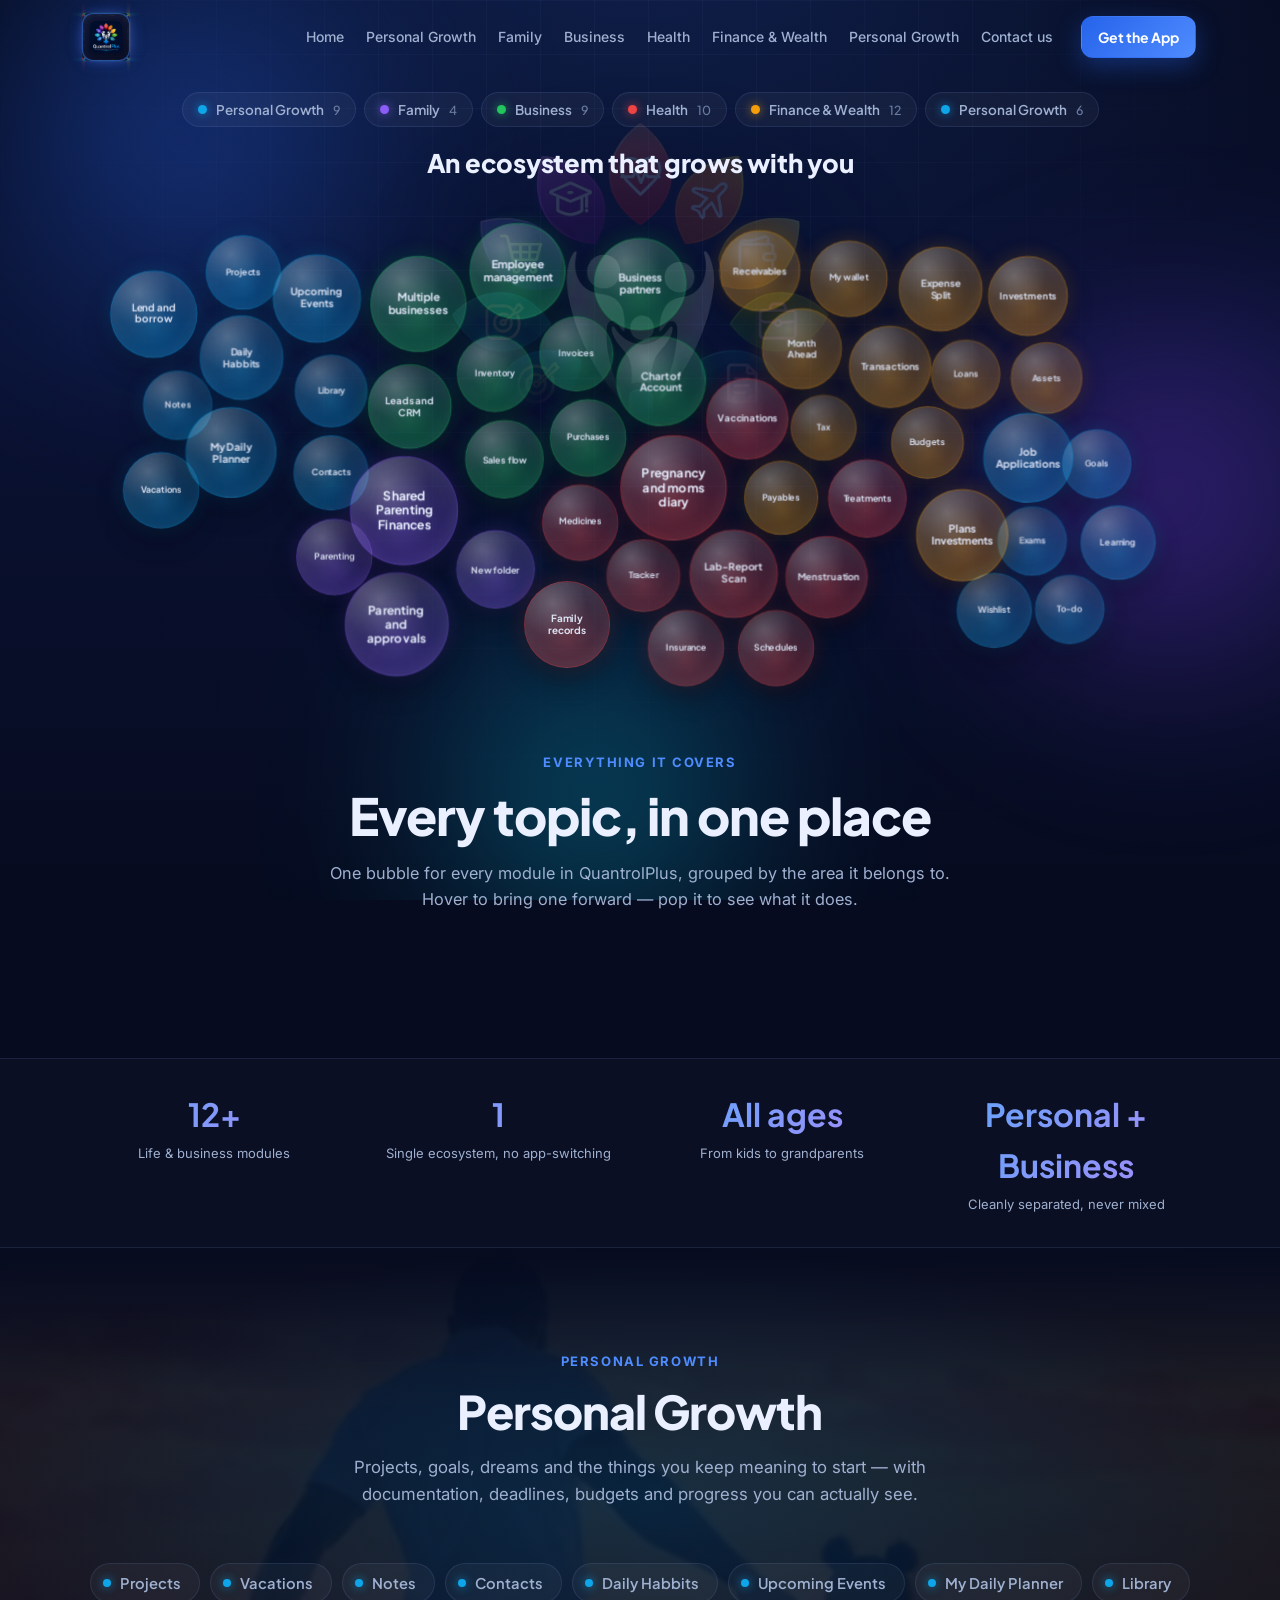
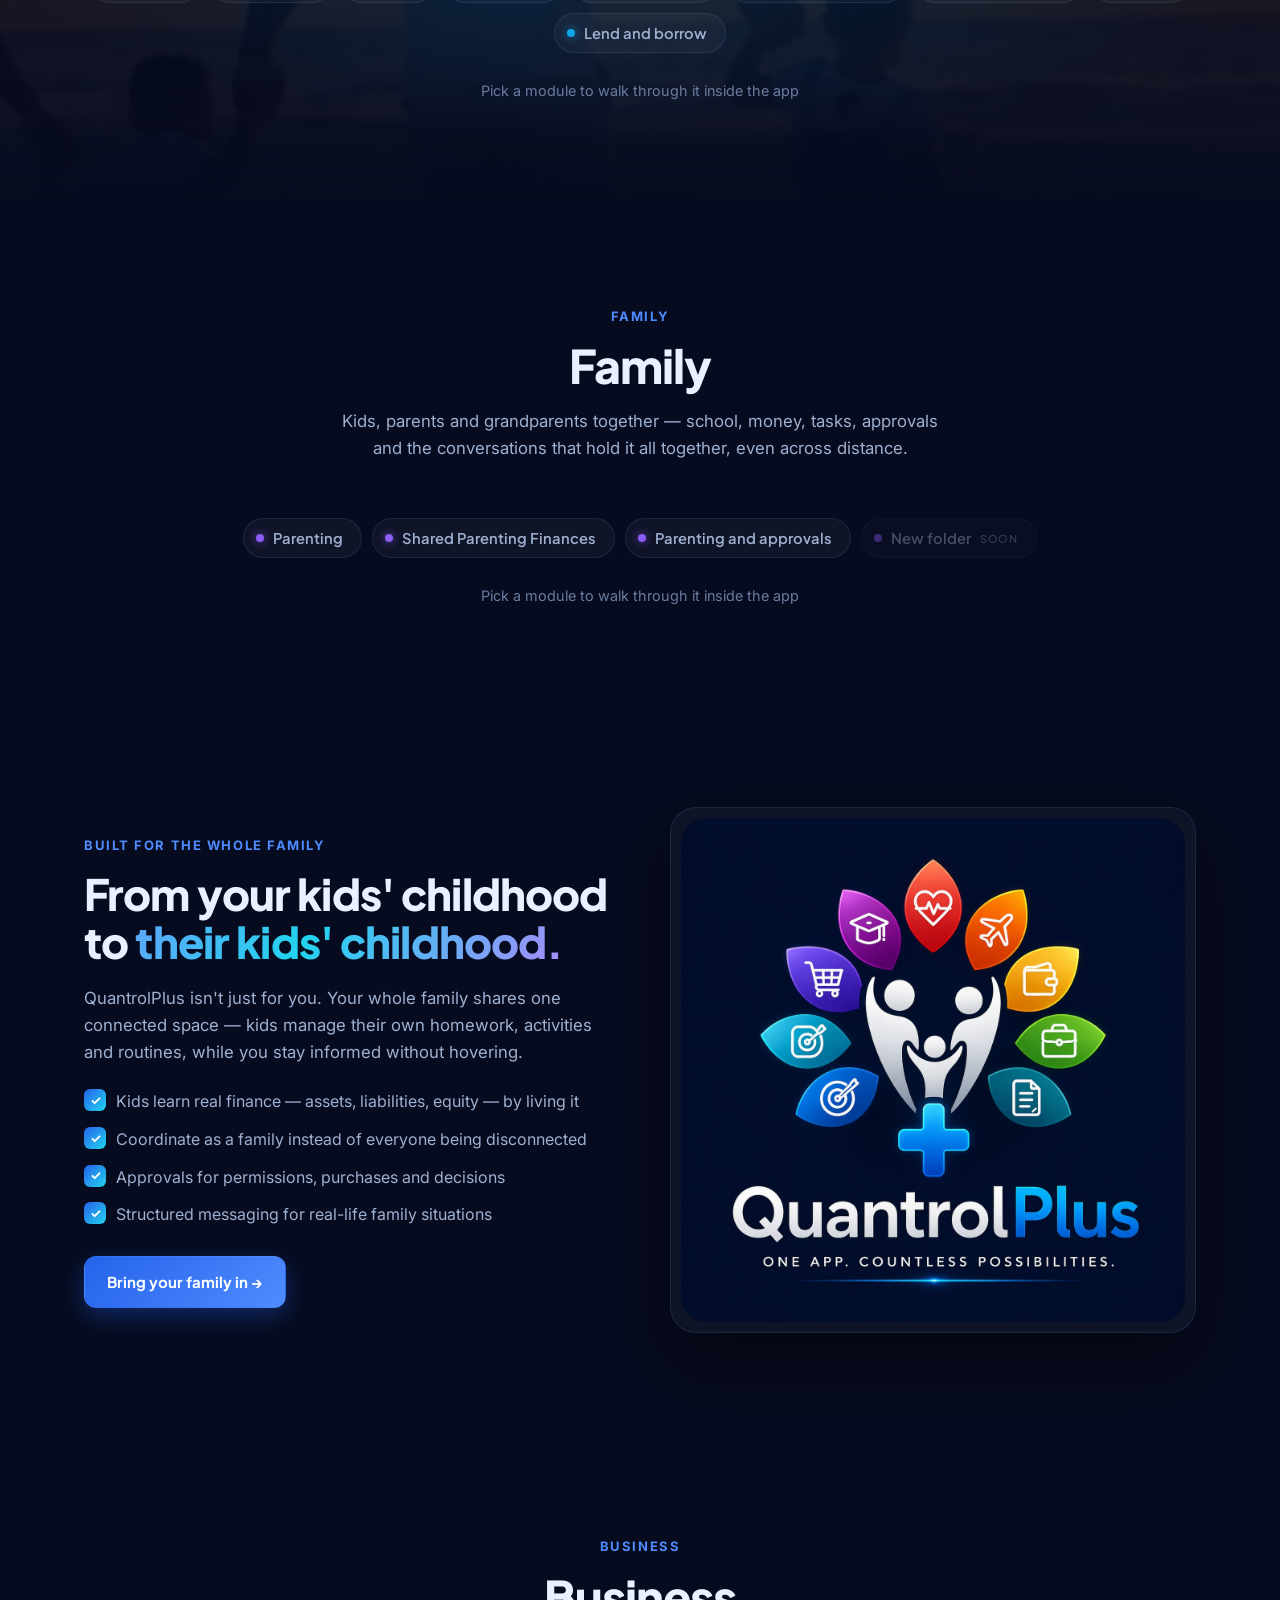
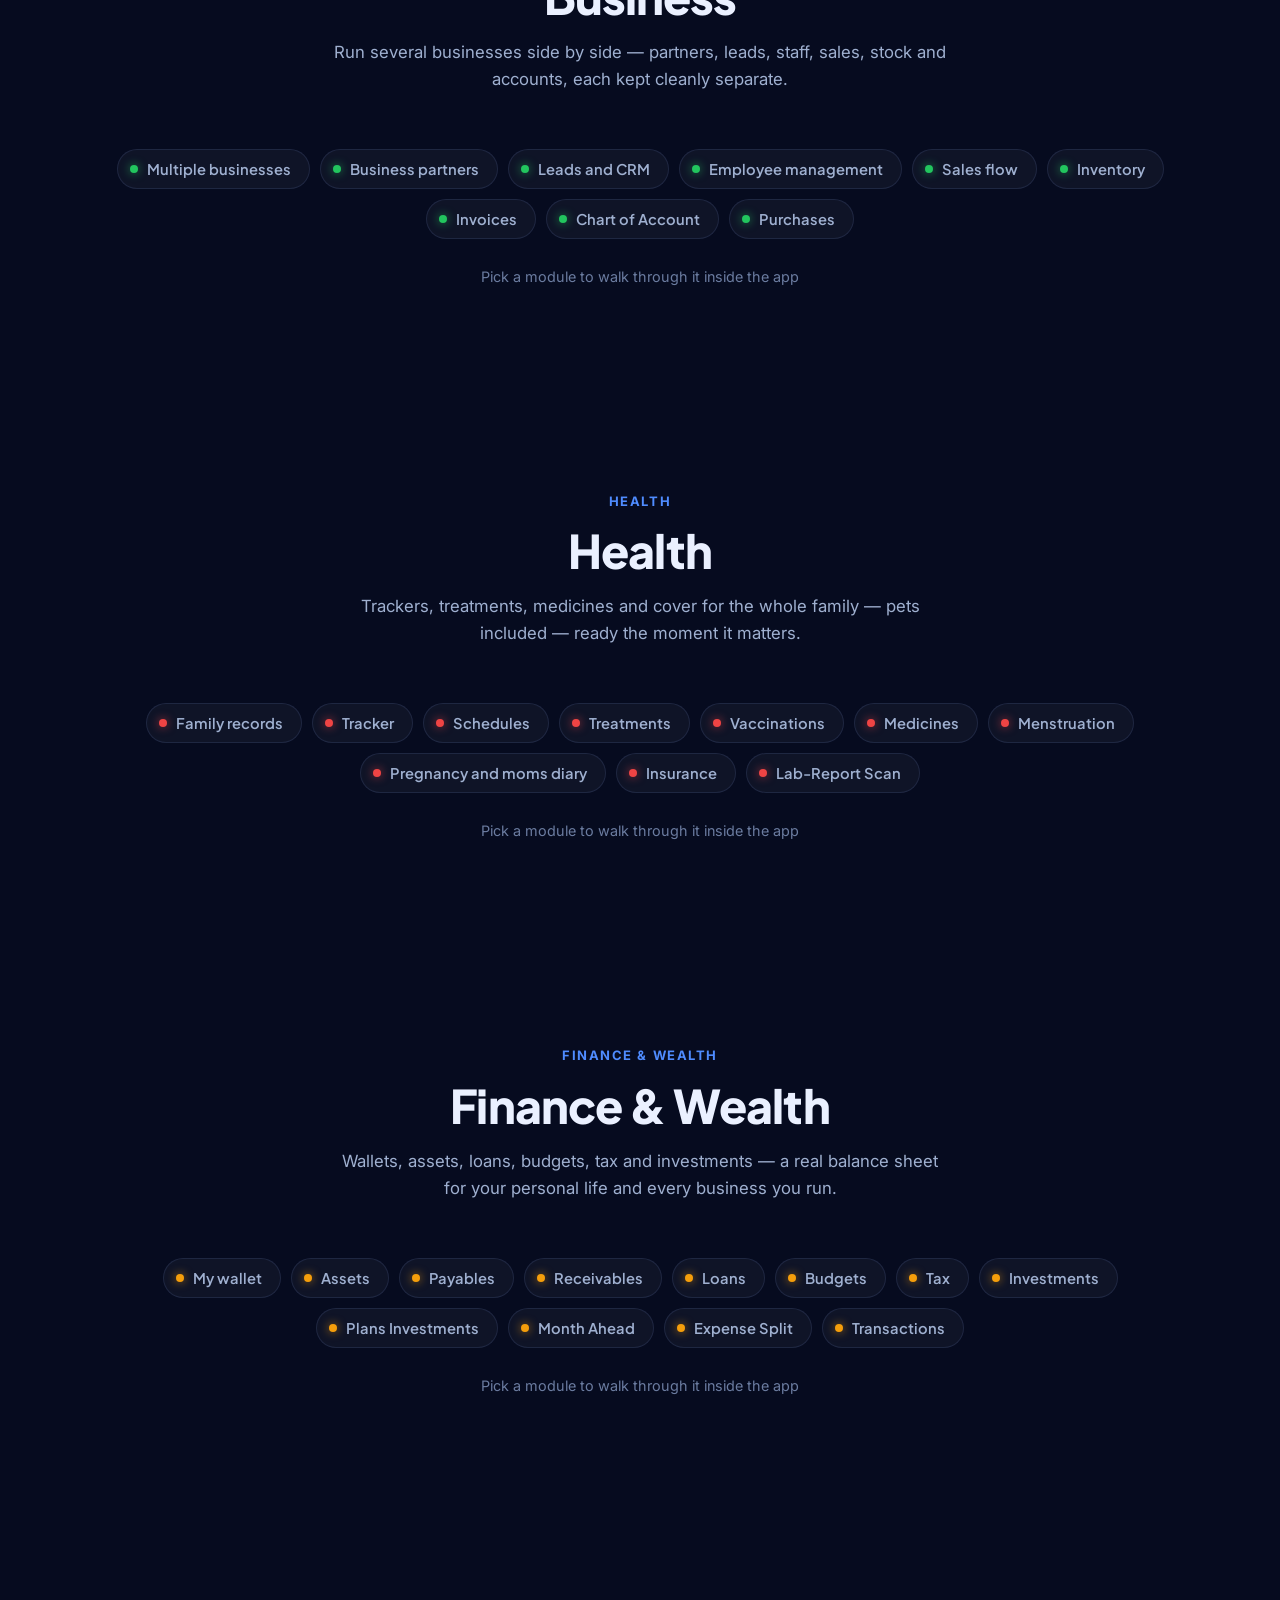
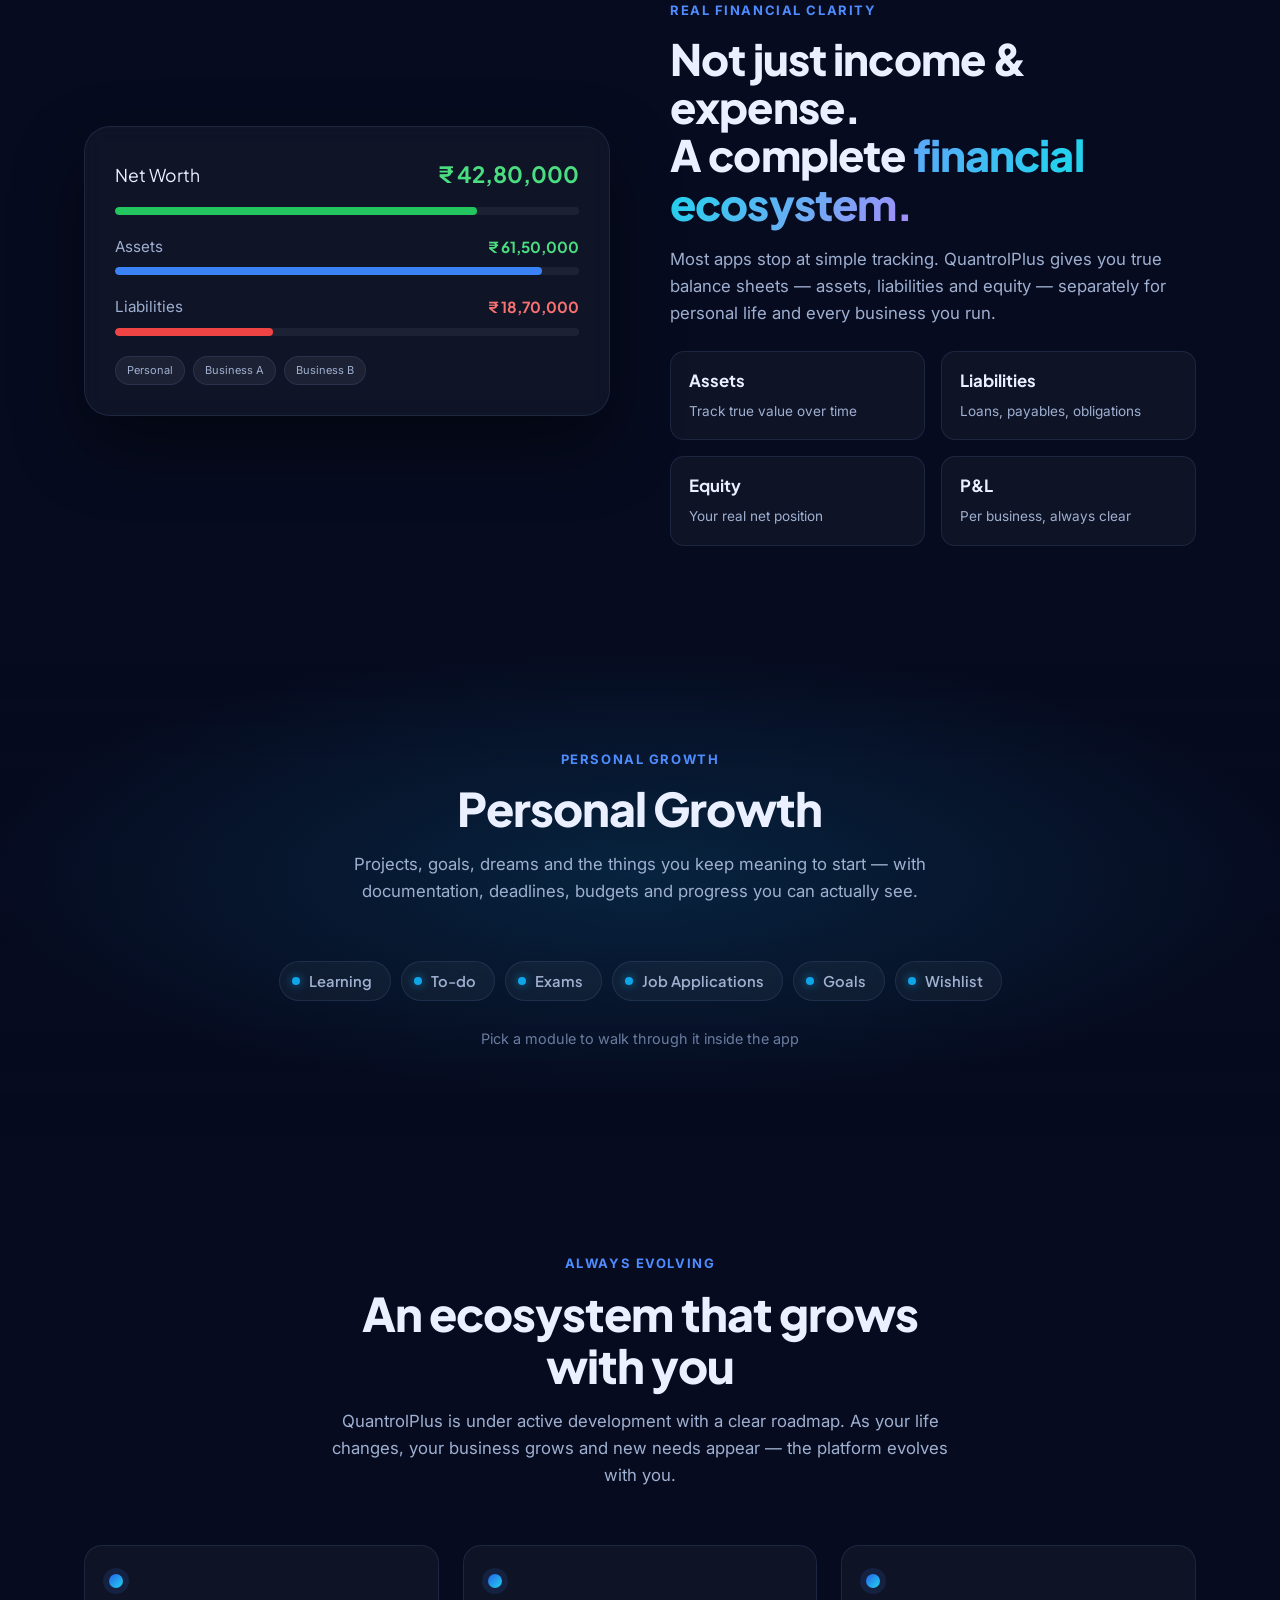
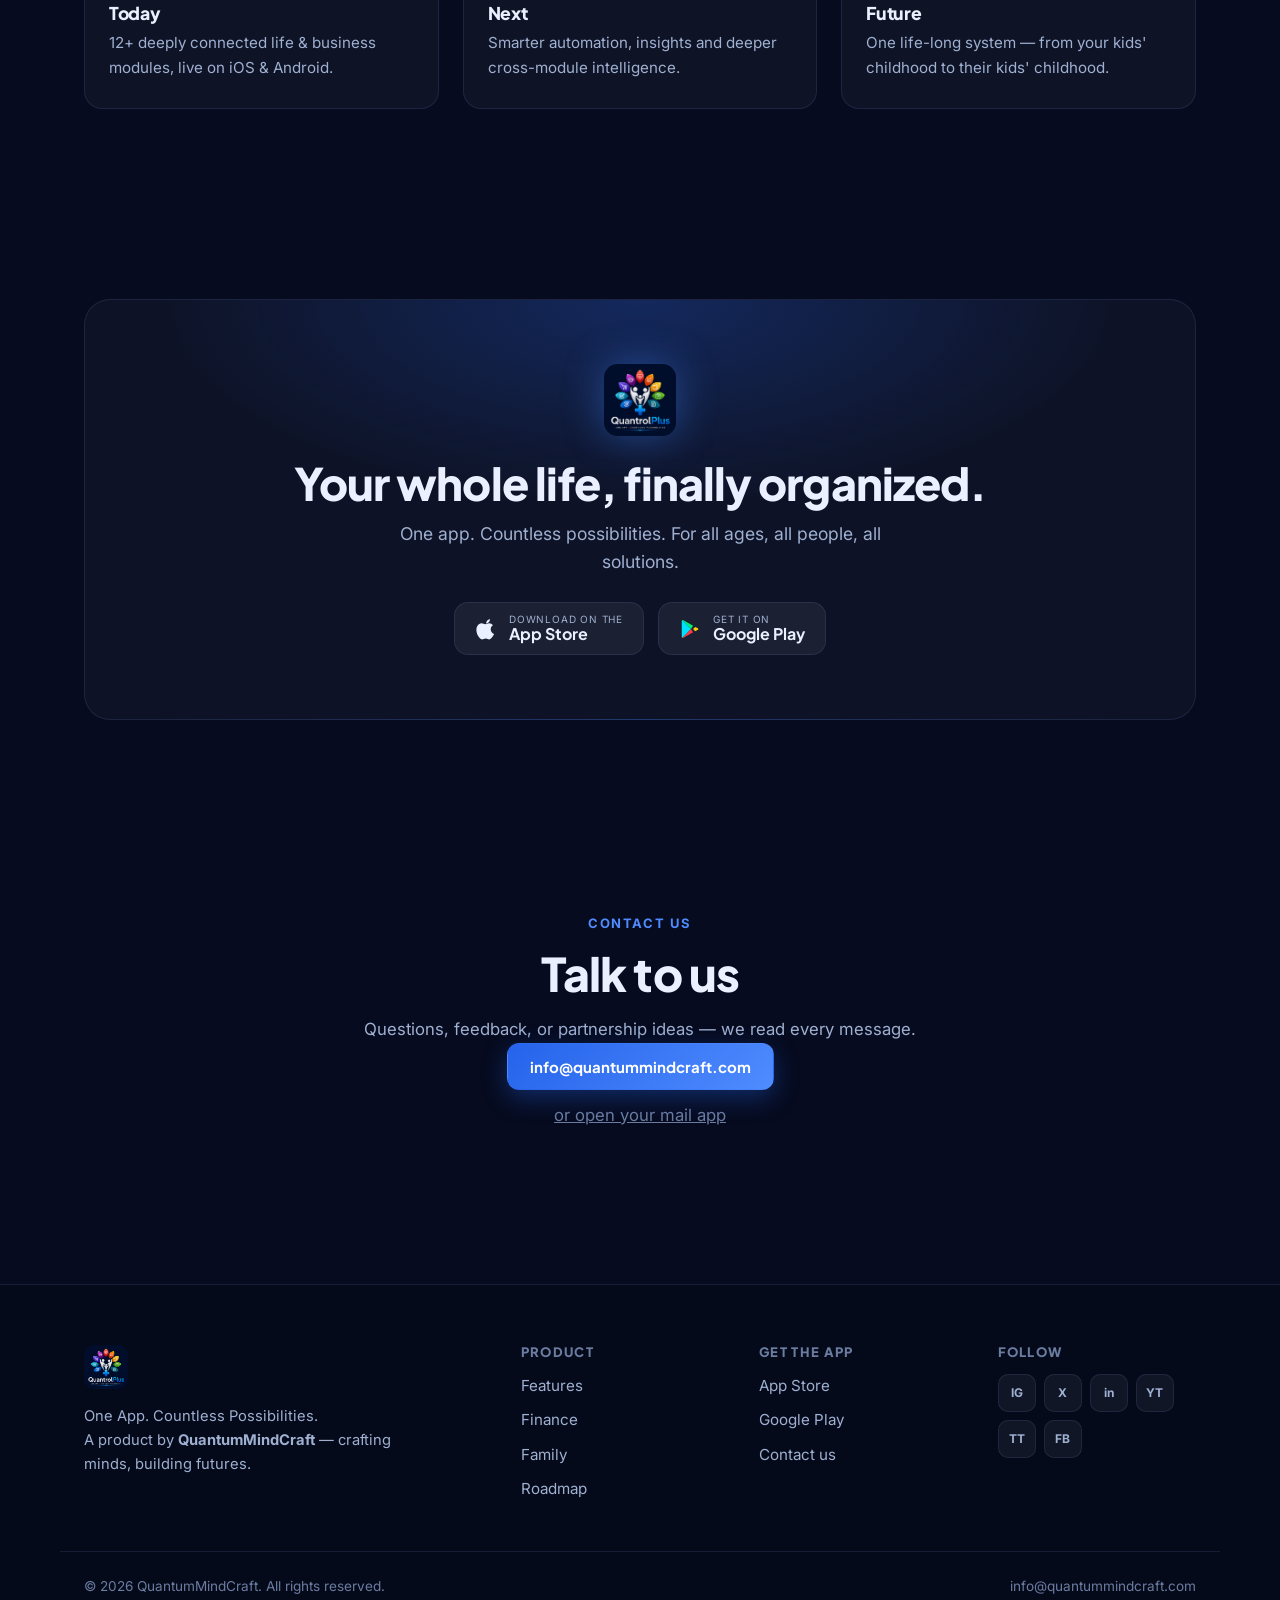
==== public/index.html @ 83eaae4b "Contact address copies instead of launching a mail client The address was a mailto: link in three pl" ====
<!DOCTYPE html>
<html lang="en">
<head>
  <meta charset="UTF-8" />
  <meta name="viewport" content="width=device-width, initial-scale=1.0" />
  <title>QuantrolPlus — One App. Countless Possibilities.</title>
  <meta name="description" content="QuantrolPlus is the all-in-one super app to organize your entire life and business — finance, health, family, assets, trips, employees, projects and more. One App. Countless Possibilities." />
  <meta name="theme-color" content="#0A1233" />
  <meta name="author" content="QuantumMindCraft" />

  <!-- Open Graph / Social -->
  <meta property="og:type" content="website" />
  <meta property="og:title" content="QuantrolPlus — One App. Countless Possibilities." />
  <meta property="og:description" content="Organize your entire life and business in one place. Finance, health, family, assets, trips, employees and more." />
  <meta property="og:image" content="https://quantummindcraft.com/assets/images/logo-dark.jpeg" />
  <meta property="og:url" content="https://quantummindcraft.com" />
  <meta name="twitter:card" content="summary_large_image" />
  <meta name="twitter:title" content="QuantrolPlus — One App. Countless Possibilities." />
  <meta name="twitter:description" content="Organize your entire life and business in one place." />
  <meta name="twitter:image" content="https://quantummindcraft.com/assets/images/logo-dark.jpeg" />

  <link rel="icon" type="image/png" href="assets/images/logo-white.png" />
  <link rel="apple-touch-icon" href="assets/images/logo-white.png" />

  <!-- Fonts -->
  <link rel="preconnect" href="https://fonts.googleapis.com" />
  <link rel="preconnect" href="https://fonts.gstatic.com" crossorigin />
  <link href="https://fonts.googleapis.com/css2?family=Plus+Jakarta+Sans:wght@400;500;600;700;800&family=Inter:wght@400;500;600&display=swap" rel="stylesheet" />

  <!-- ?v= is a cache buster: bump it whenever styles.css or script.js changes -->
  <link rel="stylesheet" href="styles.css?v=31" />
</head>
<body>
  <!-- ===== Animated background ===== -->
  <div class="bg-aurora" aria-hidden="true">
    <span class="blob blob-1"></span>
    <span class="blob blob-2"></span>
    <span class="blob blob-3"></span>
    <div class="grid-overlay"></div>
  </div>

  <!-- ===== Navbar ===== -->
  <header class="nav" id="nav">
    <div class="container nav-inner">
      <a href="#top" class="brand" aria-label="QuantrolPlus home">
        <span class="scene brand-scene" aria-hidden="true">
          <span class="cube">
            <span class="face" style="--c:#3B82F6"><img src="assets/images/logo-dark.jpeg" alt="" class="face-logo" /></span>
            <span class="face" style="--c:#F59E0B"><img src="assets/images/logo-dark.jpeg" alt="" class="face-logo" /></span>
            <span class="face" style="--c:#8B5CF6"><img src="assets/images/logo-dark.jpeg" alt="" class="face-logo" /></span>
            <span class="face" style="--c:#EF4444"><img src="assets/images/logo-dark.jpeg" alt="" class="face-logo" /></span>
            <span class="face" style="--c:#22C55E"><img src="assets/images/logo-dark.jpeg" alt="" class="face-logo" /></span>
            <span class="face" style="--c:#06B6D4"><img src="assets/images/logo-dark.jpeg" alt="" class="face-logo" /></span>
          </span>
          <span class="cube-glow"></span>
        </span>
      </a>
      <nav class="nav-links" id="navLinks" aria-label="Primary">
        <a href="#top">Home</a>
        <a href="#contact" data-nav-tail>Contact us</a>
      </nav>
      <div class="nav-cta">
        <a href="#download" class="btn btn-primary btn-sm">Get the App</a>
      </div>
      <button class="nav-toggle" id="navToggle" aria-label="Toggle menu" aria-expanded="false">
        <span></span><span></span><span></span>
      </button>
    </div>
    <div class="mobile-menu" id="mobileMenu">
      <a href="#top">Home</a>
      <a href="#contact" data-nav-tail>Contact us</a>
      <a href="#download" class="btn btn-primary">Get the App</a>
    </div>
  </header>

  <main id="top">
    <!-- ===== Topic bubbles ===== -->
    <!-- The bubbles, the legend and the detail card are all generated from
         public/content/ by script.js — one bubble per module folder. -->
    <section class="section topics" id="topics">
      <div class="container">
        <div class="topic-legend reveal" id="topicLegend" role="group" aria-label="Show or hide an area"></div>
        <p class="topic-tagline reveal">An ecosystem that grows with you</p>
        <div class="topic-wrap reveal">
          <div class="topic-sizer">
            <div class="topic-field" id="topicField">
              <div class="topic-3d" id="topic3d"></div>
            </div>
          </div>
        </div>
        <p class="topic-swipe">Swipe sideways to see them all</p>
        <div class="section-head topic-head reveal">
          <span class="eyebrow">Everything it covers</span>
          <h1>Every topic, in one place</h1>
        </div>
        <div class="topic-detail reveal" id="topicDetail" aria-live="polite"></div>
      </div>
    </section>

    <!-- ===== Problem / value strip ===== -->
    <section class="value-strip">
      <div class="container value-grid">
        <div class="value-item reveal"><strong>12+</strong><span>Life &amp; business modules</span></div>
        <div class="value-item reveal"><strong>1</strong><span>Single ecosystem, no app-switching</span></div>
        <div class="value-item reveal"><strong>All ages</strong><span>From kids to grandparents</span></div>
        <div class="value-item reveal"><strong>Personal + Business</strong><span>Cleanly separated, never mixed</span></div>
      </div>
    </section>

    <!-- ===== Features ===== -->
    <!-- Feature sections are generated from public/content/ by script.js -->
    <div id="featureSections"></div>





    

    

    <!-- ===== Future / Roadmap ===== -->
    <section class="section future" id="future">
      <div class="container">
        <div class="section-head reveal">
          <span class="eyebrow">Always evolving</span>
          <h2>An ecosystem that grows with you</h2>
          <p>QuantrolPlus is under active development with a clear roadmap. As your life changes, your business grows and new needs appear — the platform evolves with you.</p>
        </div>
        <div class="future-line reveal">
          <div class="future-step"><span class="dot"></span><h4>Today</h4><p>12+ deeply connected life &amp; business modules, live on iOS &amp; Android.</p></div>
          <div class="future-step"><span class="dot"></span><h4>Next</h4><p>Smarter automation, insights and deeper cross-module intelligence.</p></div>
          <div class="future-step"><span class="dot"></span><h4>Future</h4><p>One life-long system — from your kids' childhood to their kids' childhood.</p></div>
        </div>
      </div>
    </section>

    <!-- ===== Download CTA ===== -->
    <section class="section cta-section" id="download">
      <div class="container">
        <div class="cta-card reveal">
          <img src="assets/images/logo-dark.jpeg" alt="QuantrolPlus" class="cta-logo" />
          <h2>Your whole life, finally organized.</h2>
          <p>One app. Countless possibilities. For all ages, all people, all solutions.</p>
          <div class="hero-actions center">
            <a href="https://apps.apple.com/in/app/quantrolplus/id6759055918" target="_blank" rel="noopener" class="store-badge">
              <svg viewBox="0 0 24 24" width="22" height="22" fill="currentColor" aria-hidden="true"><path d="M16.365 1.43c0 1.14-.42 2.2-1.12 3-.77.9-2.03 1.6-3.07 1.52-.13-1.1.44-2.27 1.1-3.02.75-.86 2.06-1.5 3.09-1.5zM20.9 17.2c-.53 1.2-.78 1.74-1.46 2.8-.95 1.48-2.29 3.32-3.95 3.33-1.47.02-1.85-.96-3.85-.95-2 .01-2.42.97-3.9.96-1.66-.01-2.93-1.67-3.88-3.14-2.66-4.13-2.94-8.98-1.3-11.55C3.72 6.9 5.5 5.85 7.16 5.85c1.7 0 2.77.96 4.18.96 1.36 0 2.19-.96 4.16-.96 1.48 0 3.05.8 4.17 2.19-3.66 2-3.07 7.23.23 9.16z"/></svg>
              <span><small>Download on the</small><strong>App Store</strong></span>
            </a>
            <a href="https://play.google.com/store/apps/details?id=com.mycompany.routinemashup" target="_blank" rel="noopener" class="store-badge">
              <svg viewBox="0 0 24 24" width="22" height="22" aria-hidden="true"><path fill="#00E1FF" d="M3.6 2.2 13.1 12 3.6 21.8c-.4-.2-.6-.6-.6-1.1V3.3c0-.5.2-.9.6-1.1z"/><path fill="#00F076" d="M13.1 12 3.6 2.2c.2-.1.5-.1.8 0l11 6.2-2.3 3.6z"/><path fill="#FFCF00" d="m17.7 9.7 2.9 1.6c.6.4.6 1.3 0 1.6l-2.9 1.6-2.4-2.5 2.4-2.3z"/><path fill="#FF3A44" d="M13.1 12l2.3 3.6-11 6.2c-.3.1-.6.1-.8 0L13.1 12z"/></svg>
              <span><small>GET IT ON</small><strong>Google Play</strong></span>
            </a>
          </div>
        </div>
      </div>
    </section>

    <!-- ===== Contact ===== -->
    <section class="section contact-sec" id="contact">
      <div class="container section-head reveal">
        <span class="eyebrow">Contact us</span>
        <h2>Talk to us</h2>
        <p>Questions, feedback, or partnership ideas — we read every message.</p>
        <!-- Copies rather than opening a mail client: a mailto: on a desktop
             with no mail app configured just prompts the visitor to set one
             up, which is where most of them gave up. -->
        <button class="btn btn-primary copy-mail" type="button"
                data-copy="info@quantummindcraft.com">
          <span class="copy-mail-label">info@quantummindcraft.com</span>
        </button>
        <p class="copy-mail-alt">
          <a href="mailto:info@quantummindcraft.com">or open your mail app</a>
        </p>
      </div>
    </section>
  </main>

  <!-- ===== Footer ===== -->
  <footer class="footer">
    <div class="container footer-inner">
      <div class="footer-brand">
        <img src="assets/images/logo-dark.jpeg" alt="QuantrolPlus" class="footer-logo" />
        <p>One App. Countless Possibilities.<br />A product by <strong>QuantumMindCraft</strong> — crafting minds, building futures.</p>
      </div>
      <div class="footer-col">
        <h5>Product</h5>
        <a href="#features">Features</a>
        <a href="#finance">Finance</a>
        <a href="#family">Family</a>
        <a href="#future">Roadmap</a>
      </div>
      <div class="footer-col">
        <h5>Get the app</h5>
        <a href="https://apps.apple.com/in/app/quantrolplus/id6759055918" target="_blank" rel="noopener">App Store</a>
        <a href="https://play.google.com/store/apps/details?id=com.mycompany.routinemashup" target="_blank" rel="noopener">Google Play</a>
        <a href="#contact">Contact us</a>
      </div>
      <div class="footer-col">
        <h5>Follow</h5>
        <div class="socials">
          <a href="#" aria-label="Instagram">IG</a>
          <a href="#" aria-label="X">X</a>
          <a href="#" aria-label="LinkedIn">in</a>
          <a href="#" aria-label="YouTube">YT</a>
          <a href="#" aria-label="TikTok">TT</a>
          <a href="#" aria-label="Facebook">FB</a>
        </div>
      </div>
    </div>
    <div class="container footer-bottom">
      <span>© <span id="year"></span> QuantumMindCraft. All rights reserved.</span>
      <button class="copy-mail copy-mail-plain" type="button"
              data-copy="info@quantummindcraft.com">
        <span class="copy-mail-label">info@quantummindcraft.com</span>
      </button>
    </div>
  </footer>

  <!-- ===== Fullscreen feature stage (populated by script.js) ===== -->
  <div class="stage" id="featureStage" role="dialog" aria-modal="true" aria-labelledby="stageFeature" hidden>
    <div class="stage-bg" id="stageBg" aria-hidden="true"></div>

    <!-- Top-left escape hatch. The Close button at the bottom does the same
         thing, but people arriving here from a bubble look for a back arrow. -->
    <button class="stage-back" id="stageBack">
      <svg viewBox="0 0 24 24" fill="none" stroke="currentColor" stroke-width="2.2" stroke-linecap="round" stroke-linejoin="round"><path d="M15 5l-7 7 7 7"/></svg>
      Back
    </button>

    <button class="stage-close" id="stageClose">
      <svg viewBox="0 0 24 24" fill="none" stroke="currentColor" stroke-width="2.2" stroke-linecap="round"><path d="M6 6l12 12M18 6L6 18"/></svg>
      Close
    </button>

    <div class="stage-inner">
      <div class="stage-copy">
        <span class="stage-label">
          <i id="stageIcon" aria-hidden="true"></i>
          <span id="stageFeature"></span>
        </span>
        <div class="stage-text" id="stageText"></div>
      </div>
      <div class="stage-media">
        <div class="stage-phone" id="stagePhone"></div>
      </div>
    </div>

    <div class="stage-nav">
      <span id="stageIndex">01</span>
      <span class="stage-sep"><i id="stageBar"></i></span>
      <span class="stage-total" id="stageTotal">01</span>
      <div class="stage-arrows">
        <button class="stage-arrow" id="stagePrev" aria-label="Previous screen">
          <svg viewBox="0 0 24 24" width="20" height="20" fill="none" stroke="currentColor" stroke-width="2.2" stroke-linecap="round" stroke-linejoin="round"><path d="M15 5l-7 7 7 7"/></svg>
        </button>
        <button class="stage-arrow" id="stageNext" aria-label="Next screen">
          <svg viewBox="0 0 24 24" width="20" height="20" fill="none" stroke="currentColor" stroke-width="2.2" stroke-linecap="round" stroke-linejoin="round"><path d="M9 5l7 7-7 7"/></svg>
        </button>
      </div>
    </div>

    <div class="stage-hint" aria-hidden="true">Scroll <span></span> to explore</div>
  </div>

  <script src="script.js?v=31"></script>
</body>
</html>
---- public/styles.css ----
/* ===================================================================
   QuantrolPlus — Landing page styles (Dark Premium)
   Brand palette derived from the logo.
=================================================================== */
:root {
  --navy-900: #060B1F;
  --navy-800: #0A1233;
  --navy-700: #0E1A44;
  --navy-600: #142255;
  --blue: #3B82F6;
  --blue-bright: #2563EB;
  --blue-glow: #4F8CFF;
  --cyan: #22D3EE;
  --text: #EAF0FF;
  --text-dim: #9FB0D0;
  --text-faint: #6B7CA0;
  --border: rgba(120, 150, 220, 0.14);
  --card: rgba(255, 255, 255, 0.035);
  --card-hover: rgba(255, 255, 255, 0.06);
  --radius: 18px;
  --radius-lg: 26px;
  --maxw: 1160px;
  --font: 'Plus Jakarta Sans', system-ui, sans-serif;
  --font-body: 'Inter', system-ui, sans-serif;
}

* { margin: 0; padding: 0; box-sizing: border-box; }
html { scroll-behavior: smooth; scroll-padding-top: 90px; }
body {
  font-family: var(--font-body);
  background: var(--navy-900);
  color: var(--text);
  line-height: 1.6;
  overflow-x: hidden;
  -webkit-font-smoothing: antialiased;
}
h1, h2, h3, h4, h5 { font-family: var(--font); line-height: 1.12; letter-spacing: -0.02em; font-weight: 800; }
a { color: inherit; text-decoration: none; }
img { max-width: 100%; display: block; }
.container { width: 100%; max-width: var(--maxw); margin: 0 auto; padding: 0 24px; }

/* ===== Animated background ===== */
.bg-aurora { position: fixed; inset: 0; z-index: -2; overflow: hidden; background:
  radial-gradient(1200px 800px at 50% -10%, #10214f 0%, transparent 60%),
  linear-gradient(180deg, var(--navy-900), var(--navy-800) 40%, var(--navy-900)); }
.blob { position: absolute; border-radius: 50%; filter: blur(90px); opacity: 0.5; animation: float 22s ease-in-out infinite; }
.blob-1 { width: 520px; height: 520px; top: -120px; left: -80px; background: radial-gradient(circle, #2563EB, transparent 70%); }
.blob-2 { width: 460px; height: 460px; top: 30%; right: -120px; background: radial-gradient(circle, #7C3AED, transparent 70%); animation-delay: -7s; }
.blob-3 { width: 420px; height: 420px; bottom: -100px; left: 30%; background: radial-gradient(circle, #06B6D4, transparent 70%); animation-delay: -14s; }
.grid-overlay { position: absolute; inset: 0; background-image:
  linear-gradient(rgba(120,150,220,.05) 1px, transparent 1px),
  linear-gradient(90deg, rgba(120,150,220,.05) 1px, transparent 1px);
  background-size: 54px 54px; mask-image: radial-gradient(ellipse at 50% 0, #000 20%, transparent 75%); }
@keyframes float { 0%,100% { transform: translate(0,0) scale(1); } 50% { transform: translate(30px,-40px) scale(1.08); } }

/* ===== Navbar ===== */
.nav { position: fixed; top: 0; left: 0; right: 0; z-index: 100; transition: background .3s, backdrop-filter .3s, border-color .3s; border-bottom: 1px solid transparent; }
.nav.scrolled { background: rgba(8, 14, 36, 0.72); backdrop-filter: blur(16px); border-bottom: 1px solid var(--border); }
.nav-inner { display: flex; align-items: center; justify-content: space-between; height: 74px; gap: 20px; }
.brand { display: flex; align-items: center; flex: 0 0 auto; }
.nav-links { display: flex; gap: 22px; margin-left: auto; }
.nav-links a { color: var(--text-dim); font-size: 14px; white-space: nowrap; font-weight: 500; transition: color .2s; }
.nav-links a:hover { color: var(--text); }
.nav-cta { margin-left: 8px; }
.nav-toggle { display: none; flex-direction: column; gap: 5px; background: none; border: 0; cursor: pointer; padding: 8px; }
.nav-toggle span { width: 24px; height: 2px; background: var(--text); border-radius: 2px; transition: .3s; }
.nav-toggle.open span:nth-child(1) { transform: translateY(7px) rotate(45deg); }
.nav-toggle.open span:nth-child(2) { opacity: 0; }
.nav-toggle.open span:nth-child(3) { transform: translateY(-7px) rotate(-45deg); }
.mobile-menu { display: none; flex-direction: column; gap: 6px; padding: 12px 24px 22px; background: rgba(8,14,36,.96); backdrop-filter: blur(16px); border-bottom: 1px solid var(--border); }
.mobile-menu a { padding: 12px 4px; color: var(--text-dim); font-weight: 500; border-bottom: 1px solid var(--border); }
.mobile-menu a.btn { border: 0; margin-top: 8px; text-align: center; }
.mobile-menu.open { display: flex; }

/* ===== Buttons ===== */
.btn { display: inline-flex; align-items: center; justify-content: center; gap: 8px; font-family: var(--font); font-weight: 700; border-radius: 12px; padding: 13px 22px; font-size: 15px; cursor: pointer; border: 1px solid transparent; transition: transform .2s, box-shadow .2s, background .2s; }
.btn-sm { padding: 9px 16px; font-size: 14px; }
.btn-primary { background: linear-gradient(135deg, var(--blue-bright), var(--blue-glow)); color: #fff; box-shadow: 0 8px 24px rgba(37,99,235,.35); }
.btn-primary:hover { transform: translateY(-2px); box-shadow: 0 12px 34px rgba(37,99,235,.5); }

/* ===== Copy-to-clipboard address ===== */
/* Two of these are <button> so they can copy, but the footer one has to keep
   reading as plain text — a button there would shout for attention it does
   not need. */
.copy-mail { position: relative; }
.copy-mail .copy-mail-label { display: inline-block; min-width: 15ch; text-align: center; }
.copy-mail.copied { background: linear-gradient(135deg, #0f9d72, #12b886); box-shadow: 0 8px 24px rgba(16,163,114,.35); }

.copy-mail-plain { background: none; border: 0; padding: 0; font: inherit; color: inherit; cursor: pointer; transition: color .2s; }
.copy-mail-plain:hover { color: var(--text); text-decoration: underline; }
.copy-mail-plain.copied { background: none; box-shadow: none; color: #12b886; text-decoration: none; }
.copy-mail-plain .copy-mail-label { min-width: 0; }

/* Secondary escape hatch for anyone who does have a mail client. */
.copy-mail-alt { margin-top: 12px; font-size: .85rem; }
.copy-mail-alt a { color: var(--text-faint); text-decoration: underline; }
.copy-mail-alt a:hover { color: var(--text); }

/* ===== Store badges ===== */
.store-badge { display: inline-flex; align-items: center; gap: 12px; padding: 11px 20px; border-radius: 14px; background: rgba(255,255,255,.06); border: 1px solid var(--border); color: var(--text); transition: transform .2s, background .2s, border-color .2s; }
.store-badge:hover { transform: translateY(-2px); background: rgba(255,255,255,.1); border-color: rgba(120,150,220,.35); }
.store-badge span { display: flex; flex-direction: column; line-height: 1.1; text-align: left; }
.store-badge small { font-size: 10px; text-transform: uppercase; letter-spacing: .08em; color: var(--text-dim); }
.store-badge strong { font-family: var(--font); font-size: 16px; }

/* ===== Shared bits the hero used to own ===== */
/* .gradient-text is used by the family _extra.html, .hero-actions by the CTA block. */
.gradient-text { background: linear-gradient(120deg, #60A5FA, #22D3EE 40%, #A78BFA); -webkit-background-clip: text; background-clip: text; color: transparent; }
.hero-actions { display: flex; gap: 14px; flex-wrap: wrap; justify-content: center; }
.hero-actions.center { margin-top: 26px; }

/* ===== Animated 3D logo cube ===== */
/* Size is driven by --size so the same cube can be reused at any scale (navbar). */
.scene { --size: 168px; --persp: 1000px; --spin: 18s;
  display: block; position: relative; margin-top: 64px; width: var(--size); height: var(--size); perspective: var(--persp); }
.cube { display: block; position: relative; width: var(--size); height: var(--size); transform-style: preserve-3d; animation: cube-spin var(--spin) linear infinite; }
.cube:hover { animation-play-state: paused; }
.face { position: absolute; inset: 0; display: flex; flex-direction: column; align-items: center; justify-content: center; gap: 12px; border-radius: 26px;
  background: linear-gradient(150deg, rgba(16,24,54,.94), rgba(8,12,32,.96));
  border: 1.5px solid color-mix(in srgb, var(--c) 60%, transparent);
  box-shadow: inset 0 1px 12px rgba(255,255,255,.06), 0 0 34px color-mix(in srgb, var(--c) 32%, transparent); }
.face-logo { width: 62px; height: 62px; object-fit: cover; border-radius: 14px; box-shadow: 0 6px 16px rgba(0,0,0,.4); }
.face span { font-family: var(--font); font-weight: 700; font-size: 1rem; letter-spacing: -.01em; color: #fff; }
.face:nth-child(1) span { color: var(--c); }
.face:nth-child(1) { transform: rotateY(0deg)   translateZ(calc(var(--size) / 2)); }
.face:nth-child(2) { transform: rotateY(90deg)  translateZ(calc(var(--size) / 2)); }
.face:nth-child(3) { transform: rotateY(180deg) translateZ(calc(var(--size) / 2)); }
.face:nth-child(4) { transform: rotateY(-90deg) translateZ(calc(var(--size) / 2)); }
.face:nth-child(5) { transform: rotateX(90deg)  translateZ(calc(var(--size) / 2)); }
.face:nth-child(6) { transform: rotateX(-90deg) translateZ(calc(var(--size) / 2)); }
.cube-glow { position: absolute; left: 50%; top: 62%; width: 200px; height: 64px; transform: translate(-50%,-50%);
  background: radial-gradient(ellipse, rgba(59,130,246,.5), transparent 70%); filter: blur(20px); z-index: -1; animation: glow-pulse 4s ease-in-out infinite; }
@keyframes cube-spin { from { transform: rotateX(-18deg) rotateY(0deg); } to { transform: rotateX(-18deg) rotateY(360deg); } }
@keyframes glow-pulse { 0%,100% { opacity: .55; } 50% { opacity: .9; } }

/* Navbar brand: the same cube, shrunk down to logo size */
/* z-index:0 makes a stacking context so the glow (z-index:-1) sits above the nav background, not behind it */
.brand-scene { --size: 44px; --persp: 260px; --spin: 12s; margin-top: 0; z-index: 0; }
.brand-scene .face { gap: 0; border-radius: 10px; border-width: 1px;
  box-shadow: inset 0 1px 6px rgba(255,255,255,.06), 0 0 14px color-mix(in srgb, var(--c) 34%, transparent); }
.brand-scene .face span { display: none; }               /* no room for labels at this size */
.brand-scene .face-logo { width: 30px; height: 30px; border-radius: 7px; box-shadow: none; }
.brand-scene .cube-glow { top: 58%; width: 62px; height: 24px; filter: blur(10px); }
.brand:hover .cube { animation-play-state: paused; }

/* Hero orbit visual */
.orbit { position: relative; width: min(680px, 92vw); height: 320px; }
.orbit-core { position: absolute; top: 50%; left: 50%; width: 150px; transform: translate(-50%, -50%); filter: drop-shadow(0 0 40px rgba(59,130,246,.5)); animation: bob 5s ease-in-out infinite; }
@keyframes bob { 0%,100% { transform: translate(-50%,-50%); } 50% { transform: translate(-50%,-58%); } }
.chip { position: absolute; display: inline-flex; align-items: center; gap: 7px; padding: 9px 15px; border-radius: 999px; background: rgba(12,20,48,.75); border: 1px solid var(--border); font-size: 13px; font-weight: 600; backdrop-filter: blur(8px); box-shadow: 0 8px 24px rgba(0,0,0,.3); animation: bob 6s ease-in-out infinite; }
.chip svg { color: var(--c, var(--blue)); }
.chip-health { --c:#EF4444; top: 6%; left: 12%; }
.chip-finance { --c:#F59E0B; top: 2%; right: 14%; animation-delay: -1s; }
.chip-business { --c:#22C55E; top: 44%; left: 0; animation-delay: -2s; }
.chip-school { --c:#8B5CF6; top: 40%; right: 2%; animation-delay: -3s; }
.chip-trips { --c:#06B6D4; bottom: 4%; left: 20%; animation-delay: -4s; }
.chip-goals { --c:#EC4899; bottom: 0; right: 20%; animation-delay: -2.5s; }

/* ===== Value strip ===== */
.value-strip { padding: 30px 0; border-top: 1px solid var(--border); border-bottom: 1px solid var(--border); background: rgba(255,255,255,.02); }
.value-grid { display: grid; grid-template-columns: repeat(4, 1fr); gap: 24px; }
.value-item { text-align: center; }
.value-item strong { display: block; font-family: var(--font); font-size: clamp(1.4rem, 3vw, 2rem); background: linear-gradient(120deg,#60A5FA,#A78BFA); -webkit-background-clip: text; background-clip: text; color: transparent; }
.value-item span { font-size: 13px; color: var(--text-dim); }

/* ===== Sections ===== */
.section { padding: 100px 0; position: relative; }
.section-head { max-width: 620px; margin: 0 auto 56px; text-align: center; }
.eyebrow { display: inline-block; font-size: 13px; font-weight: 700; text-transform: uppercase; letter-spacing: .12em; color: var(--blue-glow); margin-bottom: 14px; }
.section-head h1,
.section-head h2 { font-size: clamp(1.9rem, 4vw, 2.9rem); margin-bottom: 16px; }
.section-head p { color: var(--text-dim); font-size: 1.05rem; }

/* ===== Feature grid ===== */
.feature-grid { display: grid; grid-template-columns: repeat(3, 1fr); gap: 20px; }
/* display:grid outranks the browser's [hidden] rule, so state it explicitly.
   The tiles stay in the HTML for search engines; script.js hides them. */
.feature-grid[hidden] { display: none; }
.feature-card { position: relative; padding: 28px 26px; border-radius: var(--radius); background: var(--card); border: 1px solid var(--border); overflow: hidden; transition: transform .3s, border-color .3s, background .3s; }
.feature-card::before { content: ""; position: absolute; inset: 0; background: radial-gradient(400px 140px at 20% -10%, color-mix(in srgb, var(--c) 22%, transparent), transparent 70%); opacity: 0; transition: opacity .3s; }
.feature-card:hover { transform: translateY(-6px); border-color: color-mix(in srgb, var(--c) 45%, var(--border)); background: var(--card-hover); }
.feature-card:hover::before { opacity: 1; }
.feature-ic { width: 50px; height: 50px; border-radius: 14px; display: grid; place-items: center; margin-bottom: 18px; color: #fff; background: linear-gradient(135deg, var(--c), color-mix(in srgb, var(--c) 55%, #000)); box-shadow: 0 8px 20px color-mix(in srgb, var(--c) 35%, transparent); }
.feature-ic svg { width: 26px; height: 26px; }
.feature-card h3 { font-size: 1.2rem; margin-bottom: 10px; position: relative; }
.feature-card p { color: var(--text-dim); font-size: .95rem; position: relative; }
.feature-card em { color: var(--text); font-style: normal; font-weight: 600; }

/* ===== Feature sections ===== */
.feature-sec { position: relative; overflow: hidden; }
/* Optional backdrop: drop _background.jpg into the feature's content folder.
   Held well back so the copy over it stays readable. */
.feature-sec.has-bg { --bg-opacity: .22; }
.feature-sec.has-bg::before { content: ""; position: absolute; inset: 0; z-index: -2;
  background-image: var(--bg); background-size: cover; background-position: center;
  opacity: var(--bg-opacity); }
/* darken top and bottom so the section still blends into the page */
.feature-sec.has-bg::after { content: ""; position: absolute; inset: 0; z-index: -1;
  background:
    radial-gradient(70% 60% at 50% 45%, color-mix(in srgb, var(--c) 16%, transparent), transparent 75%),
    linear-gradient(180deg, var(--navy-900) 0%, rgba(6,11,31,.55) 26%, rgba(6,11,31,.6) 74%, var(--navy-900) 100%); }
.feature-hint { text-align: center; margin-top: 26px; font-size: .9rem; color: var(--text-faint); }

/* ===== Feature chips — compact buttons instead of big tiles ===== */
.feature-chips { display: flex; flex-wrap: wrap; justify-content: center; gap: 10px; margin-bottom: 8px; }
.feature-chip { display: inline-flex; align-items: center; gap: 9px; padding: 10px 18px 10px 12px; border-radius: 999px;
  font-family: var(--font); font-size: .92rem; font-weight: 600; color: var(--text-dim); cursor: pointer;
  background: rgba(255,255,255,.04); border: 1px solid var(--border);
  transition: color .25s, background .25s, border-color .25s, transform .25s; }
.feature-chip:hover { color: #fff; transform: translateY(-2px);
  background: color-mix(in srgb, var(--c) 16%, transparent); border-color: color-mix(in srgb, var(--c) 55%, transparent); }
.feature-chip:focus-visible { outline: 2px solid var(--c); outline-offset: 3px; }
/* modules share their feature's colour, so a dot reads better than an icon */
.feature-chip i { flex: 0 0 auto; width: 8px; height: 8px; border-radius: 50%; background: var(--c);
  box-shadow: 0 0 10px color-mix(in srgb, var(--c) 70%, transparent); }
.feature-chip[disabled] i { box-shadow: none; }
.feature-chip[disabled] { opacity: .4; cursor: not-allowed; }
.feature-chip[disabled]:hover { transform: none; background: rgba(255,255,255,.04); border-color: var(--border); color: var(--text-dim); }
.feature-chip .soon { font-size: .68rem; letter-spacing: .08em; text-transform: uppercase; color: var(--text-faint); }

/* ===== Topic bubbles — every module in the app, as one 3D field ===== */
/* Generated from content.json by script.js: one bubble per module, coloured
   by its feature. Bubble size follows the label length so long names still
   fit — it is not a data encoding. Every bubble is also labelled, so nothing
   here depends on colour alone. */
.topics { padding-top: 92px; padding-bottom: 76px; }
/* wide enough for the title to hold one line; it sits under the field now,
   so it drops the big section-head gap */
.topic-head { max-width: 780px; margin: 4px auto 14px; }
.topic-head h1 { font-size: clamp(2.1rem, 4.6vw, 3.2rem); }

/* the legend doubles as a filter, so the five colours are always named */
.topic-legend { display: flex; flex-wrap: wrap; justify-content: center; gap: 8px; margin-bottom: 8px; }
.topic-tagline { position: relative; z-index: 2; text-align: center; margin: 16px auto -24px;
  font-family: var(--font); font-weight: 800; letter-spacing: -.01em;
  font-size: clamp(1.15rem, 2vw, 1.6rem); color: var(--text); }
.topic-leg { display: inline-flex; align-items: center; gap: 9px; padding: 8px 15px; border-radius: 999px;
  font-family: var(--font); font-size: .84rem; font-weight: 600; color: var(--text-dim); cursor: pointer;
  background: rgba(255,255,255,.04); border: 1px solid var(--border);
  transition: color .25s, background .25s, border-color .25s, opacity .25s; }
.topic-leg:hover { color: #fff; background: color-mix(in srgb, var(--c) 14%, transparent);
  border-color: color-mix(in srgb, var(--c) 55%, transparent); }
.topic-leg:focus-visible { outline: 2px solid var(--c); outline-offset: 3px; }
.topic-leg i { flex: 0 0 auto; width: 9px; height: 9px; border-radius: 50%; background: var(--c);
  box-shadow: 0 0 10px color-mix(in srgb, var(--c) 70%, transparent); }
.topic-leg b { font-weight: 500; font-size: .78rem; color: var(--text-faint); }
.topic-leg[aria-pressed=false] { opacity: .32; }
.topic-leg[aria-pressed=false] i { box-shadow: none; }

/* the field keeps its aspect ratio and scrolls sideways rather than shrinking
   the bubbles below the size their labels need */
.topic-wrap { margin: 14px -24px 0; padding: 26px 24px; overflow-x: auto; overflow-y: hidden; }
.topic-sizer { min-width: 1040px; container-type: inline-size; }
.topic-field { position: relative; aspect-ratio: 1200 / 560; perspective: 1400px; }
/* The logo watermark. It hangs off the section rather than the field, because
   the field sits in a horizontally-scrolling wrapper that clips vertically —
   inside it the mark could never reach above the field's top edge.
   Its own backdrop is the same navy as the page, so a low opacity leaves only
   the bright emblem showing, and a radial mask hides the JPEG's square edge.
   No extra download: the navbar cube already loads this file. */
.topics::before {
  content: ""; position: absolute; z-index: 0; pointer-events: none;
  left: 50%; top: 78px; height: min(27vw, 400px); aspect-ratio: 1 / 0.63;
  transform: translateX(-50%);
  /* auto 159% crops the square to its top 63% - the emblem only. The wordmark
     under it reads as a glitch when it peeks between bubbles. */
  background: url("assets/images/logo-dark.jpeg") center top / auto 159% no-repeat;
  opacity: .15;
  -webkit-mask-image: radial-gradient(ellipse at 50% 50%, #000 42%, transparent 72%);
  mask-image: radial-gradient(ellipse at 50% 50%, #000 42%, transparent 72%); }
/* everything in the section stays in front of it */
.topics > .container { position: relative; z-index: 1; }
.topic-3d { z-index: 1; }
.topic-3d { position: absolute; inset: 0; transform-style: preserve-3d; pointer-events: none;
  transform: rotateX(var(--rx, 0deg)) rotateY(var(--ry, 0deg));
  transition: transform .6s cubic-bezier(.2,.8,.3,1); }

/* --x/--y are the packed centre in % of the field, --d the diameter in % of
   its width, --z the depth in px and --dn that depth normalised to 0..1 */
.topic-bub { position: absolute; left: calc(var(--x) * 1%); top: calc(var(--y) * 1%);
  width: calc(var(--d) * 1%); aspect-ratio: 1; padding: 0; border: 0; background: none;
  cursor: pointer; opacity: 0; transform-style: preserve-3d; pointer-events: auto;
  transform: translate(-50%, -50%) translateZ(var(--z));
  transition: transform .4s cubic-bezier(.2,.8,.3,1); }
.topic-wrap.visible .topic-bub { opacity: 1;
  animation: topic-in .6s cubic-bezier(.2,.9,.3,1) backwards; animation-delay: calc(var(--i) * 18ms); }
@keyframes topic-in {
  from { opacity: 0; transform: translate(-50%, -50%) translateZ(-320px) scale(.2); }
  to   { opacity: 1; transform: translate(-50%, -50%) translateZ(var(--z)) scale(1); }
}

.topic-ball { position: absolute; inset: 0; border-radius: 50%; padding: 13%;
  display: grid; place-items: center; text-align: center;
  opacity: calc(.86 + var(--dn) * .14);
  background:
    radial-gradient(circle at 33% 25%, rgba(255,255,255,.30), rgba(255,255,255,.05) 40%, transparent 64%),
    radial-gradient(circle at 50% 64%, color-mix(in srgb, var(--c) 40%, transparent),
                                       color-mix(in srgb, var(--c) 13%, transparent) 72%, transparent);
  border: 1px solid color-mix(in srgb, var(--c) 42%, transparent);
  box-shadow: inset 0 -9px 24px color-mix(in srgb, var(--c) 20%, transparent),
              inset 0 7px 20px rgba(255,255,255,.10),
              0 12px 30px rgba(0,0,0,.34),
              0 0 24px color-mix(in srgb, var(--c) 22%, transparent);
  animation: topic-float var(--dur) ease-in-out var(--delay) infinite;
  transition: border-color .35s, box-shadow .35s, background .35s, opacity .35s; }
/* the label wears a text token, never the series colour */
.topic-ball span { font-family: var(--font); font-weight: 700; line-height: 1.16; letter-spacing: -.01em;
  color: var(--text); font-size: max(9px, calc(var(--d) * .115cqw)); transition: color .3s; }
@keyframes topic-float { 0%, 100% { transform: translate3d(0, 0, 0); } 50% { transform: translate3d(0, -6%, 0); } }

.topic-bub:hover, .topic-bub:focus-visible { z-index: 6; outline: none;
  transform: translate(-50%, -50%) translateZ(calc(var(--z) + 90px)) scale(1.15); }
.topic-bub:hover .topic-ball, .topic-bub:focus-visible .topic-ball {
  opacity: 1; animation-play-state: paused;
  border-color: color-mix(in srgb, var(--c) 85%, transparent);
  background:
    radial-gradient(circle at 33% 25%, rgba(255,255,255,.38), rgba(255,255,255,.07) 40%, transparent 64%),
    radial-gradient(circle at 50% 64%, color-mix(in srgb, var(--c) 58%, transparent),
                                       color-mix(in srgb, var(--c) 20%, transparent) 72%, transparent);
  box-shadow: inset 0 -9px 24px color-mix(in srgb, var(--c) 26%, transparent),
              inset 0 7px 20px rgba(255,255,255,.16),
              0 16px 40px rgba(0,0,0,.4),
              0 0 52px color-mix(in srgb, var(--c) 55%, transparent); }
.topic-bub:focus-visible .topic-ball { outline: 2px solid var(--c); outline-offset: 4px; }
.topic-bub:hover .topic-ball span, .topic-bub:focus-visible .topic-ball span { color: #fff; }

/* pushed to the back by the legend filter */
.topic-bub.dim { pointer-events: none;
  transform: translate(-50%, -50%) translateZ(-160px) scale(.7); }
.topic-bub.dim .topic-ball { opacity: .07; animation-play-state: paused; }

/* the pop */
.topic-wrap.visible .topic-bub.pop { pointer-events: none; animation: topic-pop .42s ease-out forwards; }
@keyframes topic-pop {
  0%   { transform: translate(-50%, -50%) translateZ(calc(var(--z) + 90px)) scale(1.15); opacity: 1; }
  38%  { transform: translate(-50%, -50%) translateZ(calc(var(--z) + 150px)) scale(1.36); opacity: .95; }
  100% { transform: translate(-50%, -50%) translateZ(calc(var(--z) + 60px)) scale(.2);   opacity: 0; }
}
.topic-wrap.visible .topic-bub.gone { opacity: 0; pointer-events: none; }
/* popped bubbles blow back up again, so the field never empties out */
.topic-wrap.visible .topic-bub.reform { animation: topic-reform .6s cubic-bezier(.2,.9,.3,1) backwards; }
@keyframes topic-reform {
  from { opacity: 0; transform: translate(-50%, -50%) translateZ(calc(var(--z) + 40px)) scale(.12); }
  to   { opacity: 1; transform: translate(-50%, -50%) translateZ(var(--z)) scale(1); }
}
.topic-shard { position: absolute; left: 50%; top: 50%; width: 8%; aspect-ratio: 1; border-radius: 50%;
  background: color-mix(in srgb, var(--c) 72%, #fff);
  box-shadow: 0 0 12px color-mix(in srgb, var(--c) 70%, transparent);
  animation: topic-shard .55s ease-out forwards; }
@keyframes topic-shard {
  0%   { transform: translate(-50%, -50%) rotate(var(--a)) translateX(0) scale(1); opacity: 1; }
  100% { transform: translate(-50%, -50%) rotate(var(--a)) translateX(var(--dist)) scale(0); opacity: 0; }
}

.topic-swipe { display: none; text-align: center; margin-top: 6px; font-size: .82rem; color: var(--text-faint); }

/* what the popped bubble was about */
.topic-detail { max-width: 620px; margin: 14px auto 0; text-align: center; min-height: 122px; }
.topic-detail .topic-empty { max-width: 620px; margin: 0 auto; color: var(--text-dim); font-size: 1.02rem; }
.topic-detail .topic-from { display: inline-flex; align-items: center; gap: 8px; font-family: var(--font);
  font-size: 12px; font-weight: 700; text-transform: uppercase; letter-spacing: .12em;
  color: var(--text-dim); margin-bottom: 10px; }
.topic-detail .topic-from i { width: 8px; height: 8px; border-radius: 50%; background: var(--c);
  box-shadow: 0 0 10px color-mix(in srgb, var(--c) 70%, transparent); }
.topic-detail h3 { font-size: 1.45rem; margin-bottom: 8px; }
.topic-detail p { color: var(--text-dim); font-size: .98rem; }
.topic-detail .topic-soon { display: inline-block; margin-top: 12px; font-size: .8rem; letter-spacing: .08em;
  text-transform: uppercase; color: var(--text-faint); }
.topic-detail .btn { margin-top: 14px; }

/* ===== Fullscreen feature stage ===== */
/* z-index sits below the navbar (100) so the menu stays visible and usable */
.stage { position: fixed; inset: 0; z-index: 90; opacity: 0; transition: opacity .5s ease; }
.stage[hidden] { display: none; }
.stage.open { opacity: 1; }
body.stage-open { overflow: hidden; }

/* blurred, darkened screen behind everything — the "image in background" feel */
.stage-bg { position: absolute; inset: 0; overflow: hidden; background: var(--navy-900); }
.stage-bg-layer { position: absolute; inset: -8%; opacity: 0; transform: scale(1.08);
  background-size: cover; background-position: center; filter: blur(34px) saturate(1.25) brightness(.5);
  transition: opacity 1s ease, transform 4s ease-out; }
.stage-bg-layer.active { opacity: 1; transform: scale(1); }
.stage-bg::after { content: ""; position: absolute; inset: 0;
  background:
    radial-gradient(80% 60% at 22% 40%, color-mix(in srgb, var(--c) 26%, transparent), transparent 70%),
    linear-gradient(100deg, rgba(5,8,22,.94) 34%, rgba(5,8,22,.6) 62%, rgba(5,8,22,.9)); }

.stage-inner { position: relative; z-index: 2; height: 100%; max-width: var(--maxw); margin: 0 auto;
  padding: 100px 24px 100px; display: flex; align-items: stretch; gap: clamp(28px, 5vw, 80px); }

/* left: the words */
/* Never taller than the band between the Back button and the counter, so a
   long caption cannot push the label up under Back. The text takes whatever
   is left after the label and title and scrolls inside it. */
.stage-copy { flex: 1 1 50%; min-width: 0; align-self: center; max-height: calc(100vh - 290px);
  justify-content: center;
  display: flex; flex-direction: column; }
.stage-label { display: inline-flex; align-items: center; gap: 11px; margin-bottom: clamp(16px, 3vh, 30px);
  font-family: var(--font); font-size: .74rem; font-weight: 700; letter-spacing: .18em; text-transform: uppercase; color: var(--text-dim); }
.stage-label i { width: 30px; height: 30px; border-radius: 9px; display: grid; place-items: center; color: #fff;
  background: linear-gradient(135deg, var(--c), color-mix(in srgb, var(--c) 55%, #000)); }
.stage-label i svg { width: 17px; height: 17px; }
/* A caption can now run to a dozen lines, so the block scrolls on its own
   rather than pushing the layout off a short window. */
.stage-text { position: relative; flex: 1 1 auto; min-height: 0; overflow-y: auto;
  scrollbar-width: thin; scrollbar-color: rgba(255,255,255,.22) transparent; }
.stage-text::-webkit-scrollbar { width: 6px; }
.stage-text::-webkit-scrollbar-thumb { background: rgba(255,255,255,.22); border-radius: 3px; }
/* The outgoing text clears quickly and the incoming one is delayed, so two
   large titles never sit on top of each other mid-transition. */
.stage-el { position: absolute; top: 0; left: 0; width: 100%; opacity: 0; transform: translateY(26px);
  transition: opacity .25s ease, transform .25s ease; pointer-events: none; }
.stage-el.active { position: relative; opacity: 1; transform: none; pointer-events: auto;
  transition: opacity .5s ease .24s, transform .75s cubic-bezier(.2,.9,.3,1) .24s; }
.stage-el h2 { font-size: clamp(1.8rem, 3.4vw, 3rem); line-height: 1.06; letter-spacing: -.03em; margin-bottom: 16px;
  background: linear-gradient(115deg, #fff 26%, color-mix(in srgb, var(--c) 75%, #fff));
  -webkit-background-clip: text; background-clip: text; color: transparent; }
.stage-el p { color: var(--text-dim); font-size: clamp(.95rem, 1.15vw, 1.08rem);
  line-height: 1.62; max-width: 46ch; }
/* a blank line in the caption file starts a new paragraph */
.stage-el p + p { margin-top: 14px; }
/* **bold** in the caption file */
.stage-el strong { color: var(--text); font-weight: 700; }

/* right: the phone */
/* Right-hand panel. The frame inside grows to the panel's full height, so the
   screen is as big as the window allows rather than capped at 300px. */
.stage-media { flex: 1 1 50%; min-width: 0; display: grid; place-items: center; }
.stage-phone { position: relative; height: 100%; width: auto; max-width: 100%;
  aspect-ratio: 717 / 1600;
  border-radius: 26px; overflow: hidden; background: #05070f; border: 1px solid rgba(150,175,235,.18);
  box-shadow: 0 40px 90px rgba(0,0,0,.75), 0 0 90px color-mix(in srgb, var(--c) 26%, transparent); }
.stage-slide { position: absolute; inset: 0; opacity: 0; transform: scale(1.06);
  transition: opacity .8s ease, transform 1.1s cubic-bezier(.2,.9,.3,1); }
.stage-slide.active { opacity: 1; transform: none; }
/* a screen is a still or a short clip — both fill the phone the same way */
.stage-slide img,
.stage-slide video { width: 100%; height: 100%; object-fit: contain; display: block; background: #000; }

/* bottom-left counter with the line that fills as autoplay runs */
.stage-nav { position: absolute; left: max(24px, calc(50vw - var(--maxw) / 2 + 24px)); bottom: 34px; z-index: 3;
  display: flex; align-items: center; gap: 13px; font-family: var(--font); font-weight: 700;
  font-size: .95rem; font-variant-numeric: tabular-nums; color: var(--text); }
.stage-total { color: var(--text-faint); }
.stage-sep { position: relative; width: clamp(60px, 9vw, 120px); height: 1px; background: rgba(255,255,255,.28); }
.stage-sep i { position: absolute; inset: 0; width: 0; background: var(--c); }
.stage-sep i.run { transition: width linear; }
.stage-arrows { display: flex; gap: 9px; margin-left: 8px; }
.stage-arrow { width: 44px; height: 44px; border-radius: 50%; display: grid; place-items: center; cursor: pointer;
  color: var(--text); background: rgba(255,255,255,.07); border: 1px solid var(--border);
  transition: background .2s, border-color .2s, transform .2s; }
.stage-arrow:hover { background: var(--c); border-color: var(--c); color: #fff; transform: translateY(-2px); }

/* Back sits top-left, clear of the fixed navbar (74px) which paints above the
   stage. Same pill as Close, which stays at the bottom. */
.stage-back { position: absolute; top: 96px; left: max(24px, calc(50vw - var(--maxw) / 2 + 24px)); z-index: 4;
  display: inline-flex; align-items: center; gap: 8px; padding: 10px 20px 10px 15px; border-radius: 999px; cursor: pointer;
  font-family: var(--font); font-size: .84rem; font-weight: 600; color: var(--text-dim);
  background: rgba(255,255,255,.07); border: 1px solid var(--border); transition: background .2s, color .2s; }
.stage-back:hover { background: rgba(255,255,255,.16); color: #fff; }
.stage-back:focus-visible { outline: 2px solid var(--c); outline-offset: 3px; }
.stage-back svg { width: 16px; height: 16px; }

.stage-close { position: absolute; bottom: 32px; left: 50%; transform: translateX(-50%); z-index: 4;
  display: inline-flex; align-items: center; gap: 9px; padding: 10px 20px 10px 15px; border-radius: 999px; cursor: pointer;
  font-family: var(--font); font-size: .84rem; font-weight: 600; color: var(--text-dim);
  background: rgba(255,255,255,.07); border: 1px solid var(--border); transition: background .2s, color .2s; }
.stage-close:hover { background: rgba(255,255,255,.16); color: #fff; }
.stage-close svg { width: 15px; height: 15px; }

.stage-hint { position: absolute; right: max(24px, calc(50vw - var(--maxw) / 2 + 24px)); bottom: 38px; z-index: 3;
  display: flex; align-items: center; gap: 12px; font-size: .76rem; letter-spacing: .14em;
  text-transform: uppercase; color: var(--text-faint); }
.stage-hint span { display: block; width: 46px; height: 1px; background: rgba(255,255,255,.3); position: relative; overflow: hidden; }
.stage-hint span::after { content: ""; position: absolute; inset: 0; width: 40%; background: var(--text);
  animation: hint-slide 2.4s ease-in-out infinite; }
@keyframes hint-slide { 0% { transform: translateX(-100%); } 60%,100% { transform: translateX(250%); } }

@media (max-width: 860px) {
  /* Stacked on a phone the copy is easily taller than the screen. Centring it
     pushed the overflow out of both ends — the mockup ended up behind the
     navbar and the caption behind the counter. So it starts at the top and
     the column scrolls instead, clear of the fixed chrome at either end. */
  .stage-inner { flex-direction: column; justify-content: flex-start; align-items: center;
    gap: 20px; padding: 132px 20px 205px; text-align: center; overflow-y: auto;
    /* the counter and Close sit over this column, so fade the copy out as it
       scrolls under them rather than letting the two collide */
    -webkit-mask-image: linear-gradient(180deg, #000 calc(100% - 178px), rgba(0,0,0,0) calc(100% - 122px));
    mask-image: linear-gradient(180deg, #000 calc(100% - 178px), rgba(0,0,0,0) calc(100% - 122px)); }
  .stage-media { order: 1; flex: 0 0 auto; width: 100%; }
  .stage-phone { height: auto; width: min(calc(34vh / 2.2315), 46vw, 190px); }
  .stage-copy { order: 2; flex: 0 0 auto; width: 100%; max-height: none; display: block; align-self: auto; }
  .stage-el p { margin-inline: auto; }
  /* the whole column scrolls now, so the text block does not need its own */
  .stage-text { max-height: none; overflow: visible; }
  /* stack them: counter above, close below, both centred */
  .stage-nav { left: 50%; transform: translateX(-50%); bottom: 82px; }
  .stage-hint { display: none; }
  .stage-back { top: 86px; left: 20px; }
  .stage-close { bottom: 24px; }
}


/* ===== Split sections ===== */
.split { display: grid; grid-template-columns: 1fr 1fr; gap: 60px; align-items: center; }
.split.reverse .split-visual { order: -1; }
.split-text h2 { font-size: clamp(1.8rem, 3.6vw, 2.7rem); margin-bottom: 18px; }
.split-text > p { color: var(--text-dim); font-size: 1.05rem; margin-bottom: 24px; }
.check-list { list-style: none; margin-bottom: 28px; }
.check-list li { position: relative; padding-left: 32px; margin-bottom: 12px; color: var(--text-dim); }
.check-list li::before { content: "✓"; position: absolute; left: 0; top: 0; width: 22px; height: 22px; border-radius: 6px; background: linear-gradient(135deg, var(--blue-bright), var(--cyan)); color: #fff; font-size: 13px; font-weight: 700; display: grid; place-items: center; }
.glass-card { border-radius: var(--radius-lg); background: rgba(255,255,255,.04); border: 1px solid var(--border); backdrop-filter: blur(10px); box-shadow: 0 30px 70px rgba(0,0,0,.45); overflow: hidden; }
.family-card img { border-radius: var(--radius-lg); }
.family-card { padding: 10px; }

/* Balance card */
.balance-card { padding: 30px; }
.bc-row { display: flex; justify-content: space-between; align-items: center; margin-bottom: 8px; font-size: .95rem; color: var(--text-dim); }
.bc-head { font-family: var(--font); font-size: 1.1rem; color: var(--text); margin-bottom: 14px; }
.bc-head b { font-size: 1.4rem; }
.bc-row b { font-family: var(--font); color: var(--text); }
.pos { color: #4ADE80 !important; }
.neg { color: #F87171 !important; }
.bc-bar { height: 8px; border-radius: 999px; background: rgba(255,255,255,.06); margin-bottom: 20px; overflow: hidden; }
.bc-bar i { display: block; height: 100%; width: var(--w); background: var(--c); border-radius: 999px; animation: grow 1.4s cubic-bezier(.2,.8,.2,1) both; }
@keyframes grow { from { width: 0; } }
.bc-tags { display: flex; gap: 8px; margin-top: 6px; }
.bc-tags span { font-size: 11px; padding: 5px 11px; border-radius: 999px; background: rgba(255,255,255,.06); border: 1px solid var(--border); color: var(--text-dim); }
.mini-stats { display: grid; grid-template-columns: 1fr 1fr; gap: 16px; }
.mini-stat { padding: 16px 18px; border-radius: 14px; background: var(--card); border: 1px solid var(--border); }
.mini-stat strong { display: block; font-family: var(--font); font-size: 1.05rem; margin-bottom: 3px; }
.mini-stat span { font-size: .85rem; color: var(--text-dim); }

/* ===== Future ===== */
.future-line { display: grid; grid-template-columns: repeat(3, 1fr); gap: 24px; }
.future-step { position: relative; padding: 28px 24px; border-radius: var(--radius); background: var(--card); border: 1px solid var(--border); }
.future-step .dot { width: 14px; height: 14px; border-radius: 50%; background: linear-gradient(135deg, var(--blue-bright), var(--cyan)); display: block; margin-bottom: 16px; box-shadow: 0 0 0 6px rgba(59,130,246,.12); }
.future-step h4 { font-size: 1.1rem; margin-bottom: 8px; }
.future-step p { color: var(--text-dim); font-size: .95rem; }

/* ===== CTA ===== */
.cta-section { padding: 90px 0; }
.cta-card { text-align: center; padding: 64px 32px; border-radius: var(--radius-lg); background:
  radial-gradient(700px 300px at 50% 0, rgba(37,99,235,.28), transparent 70%), rgba(255,255,255,.03);
  border: 1px solid var(--border); position: relative; overflow: hidden; }
.cta-logo { height: 72px; width: auto; margin: 0 auto 22px; border-radius: 14px; box-shadow: 0 0 40px rgba(59,130,246,.45); }
.cta-card h2 { font-size: clamp(1.8rem, 4vw, 2.8rem); margin-bottom: 12px; }
.cta-card p { color: var(--text-dim); font-size: 1.1rem; max-width: 520px; margin: 0 auto; }

/* ===== Footer ===== */
.footer { border-top: 1px solid var(--border); padding: 60px 0 30px; background: rgba(6,10,26,.6); }
.footer-inner { display: grid; grid-template-columns: 2fr 1fr 1fr 1fr; gap: 40px; margin-bottom: 40px; }
.footer-logo { height: 44px; margin-bottom: 16px; border-radius: 10px; }
.footer-brand p { color: var(--text-dim); font-size: .92rem; max-width: 320px; }
.footer-col h5 { font-size: 13px; text-transform: uppercase; letter-spacing: .1em; color: var(--text-faint); margin-bottom: 14px; }
.footer-col a { display: block; color: var(--text-dim); font-size: .95rem; margin-bottom: 10px; transition: color .2s; }
.footer-col a:hover { color: var(--text); }
.socials { display: flex; flex-wrap: wrap; gap: 8px; }
.socials a { width: 38px; height: 38px; border-radius: 10px; display: grid; place-items: center; background: rgba(255,255,255,.05); border: 1px solid var(--border); font-size: 12px; font-weight: 700; margin: 0; color: var(--text-dim); }
.socials a:hover { background: var(--blue-bright); color: #fff; border-color: var(--blue-bright); }
.footer-bottom { display: flex; justify-content: space-between; padding-top: 24px; border-top: 1px solid var(--border); font-size: .85rem; color: var(--text-faint); flex-wrap: wrap; gap: 10px; }

/* ===== Reveal animation ===== */
.reveal { opacity: 0; transform: translateY(28px); transition: opacity .7s ease, transform .7s cubic-bezier(.2,.8,.2,1); }
.reveal.visible { opacity: 1; transform: none; }

/* ===== Responsive ===== */
@media (max-width: 1120px) {
  .topic-swipe { display: block; }
}
@media (max-width: 1080px) {
  .nav-links, .nav-cta { display: none; }
  .nav-toggle { display: flex; }
  .feature-grid { grid-template-columns: repeat(2, 1fr); }
  .split { grid-template-columns: 1fr; gap: 40px; }
  .split.reverse .split-visual { order: 0; }
  .future-line { grid-template-columns: 1fr; }
  .value-grid { grid-template-columns: 1fr 1fr; }
  .footer-inner { grid-template-columns: 1fr 1fr; }
}
@media (max-width: 560px) {
  .expander-inner { padding: 18px 14px; }
  .brand-scene { --size: 38px; }
  .brand-scene .face-logo { width: 26px; height: 26px; }
  .feature-grid { grid-template-columns: 1fr; }
  .value-grid { grid-template-columns: 1fr 1fr; gap: 18px; }
  .mini-stats { grid-template-columns: 1fr; }
  .footer-inner { grid-template-columns: 1fr; }
  .orbit { height: 260px; }
  .orbit-core { width: 110px; }
  .chip { font-size: 11px; padding: 7px 11px; }
}
/* Touch devices have no hover, so keep the slider arrows visible */
@media (hover: none) {
  .slider-arrow { opacity: .9; }
}
/* On short screens trim the chrome first, and only then the phones.
   min-width guard so these never override the narrow-screen sizes above. */
@media (min-width: 561px) and (max-height: 860px) {
  .slider { padding: 12px 0; }
  .expander-inner { padding: 18px 20px; }
  .expander-head { margin-bottom: 14px; }
}
@media (min-width: 561px) and (max-height: 720px) {
  .slider { padding: 8px 0; }
}
@media (prefers-reduced-motion: reduce) {
  .blob, .cube, .cube-glow { animation: none; }
  .cube { transform: rotateX(-22deg) rotateY(-35deg); }
  .reveal { transition: none; opacity: 1; transform: none; }
  .expander, .expander-inner, .slider-track { transition: none; }
  .topic-ball { animation: none; }
  .topic-wrap.visible .topic-bub { animation: none; }
  .topic-3d { transition: none; }
  .topic-shard { display: none; }
  .topic-wrap.visible .topic-bub.pop { animation-duration: .12s; }
  .topic-wrap.visible .topic-bub.reform { animation-duration: .12s; }
  .expander-inner { opacity: 1; transform: none; }
}
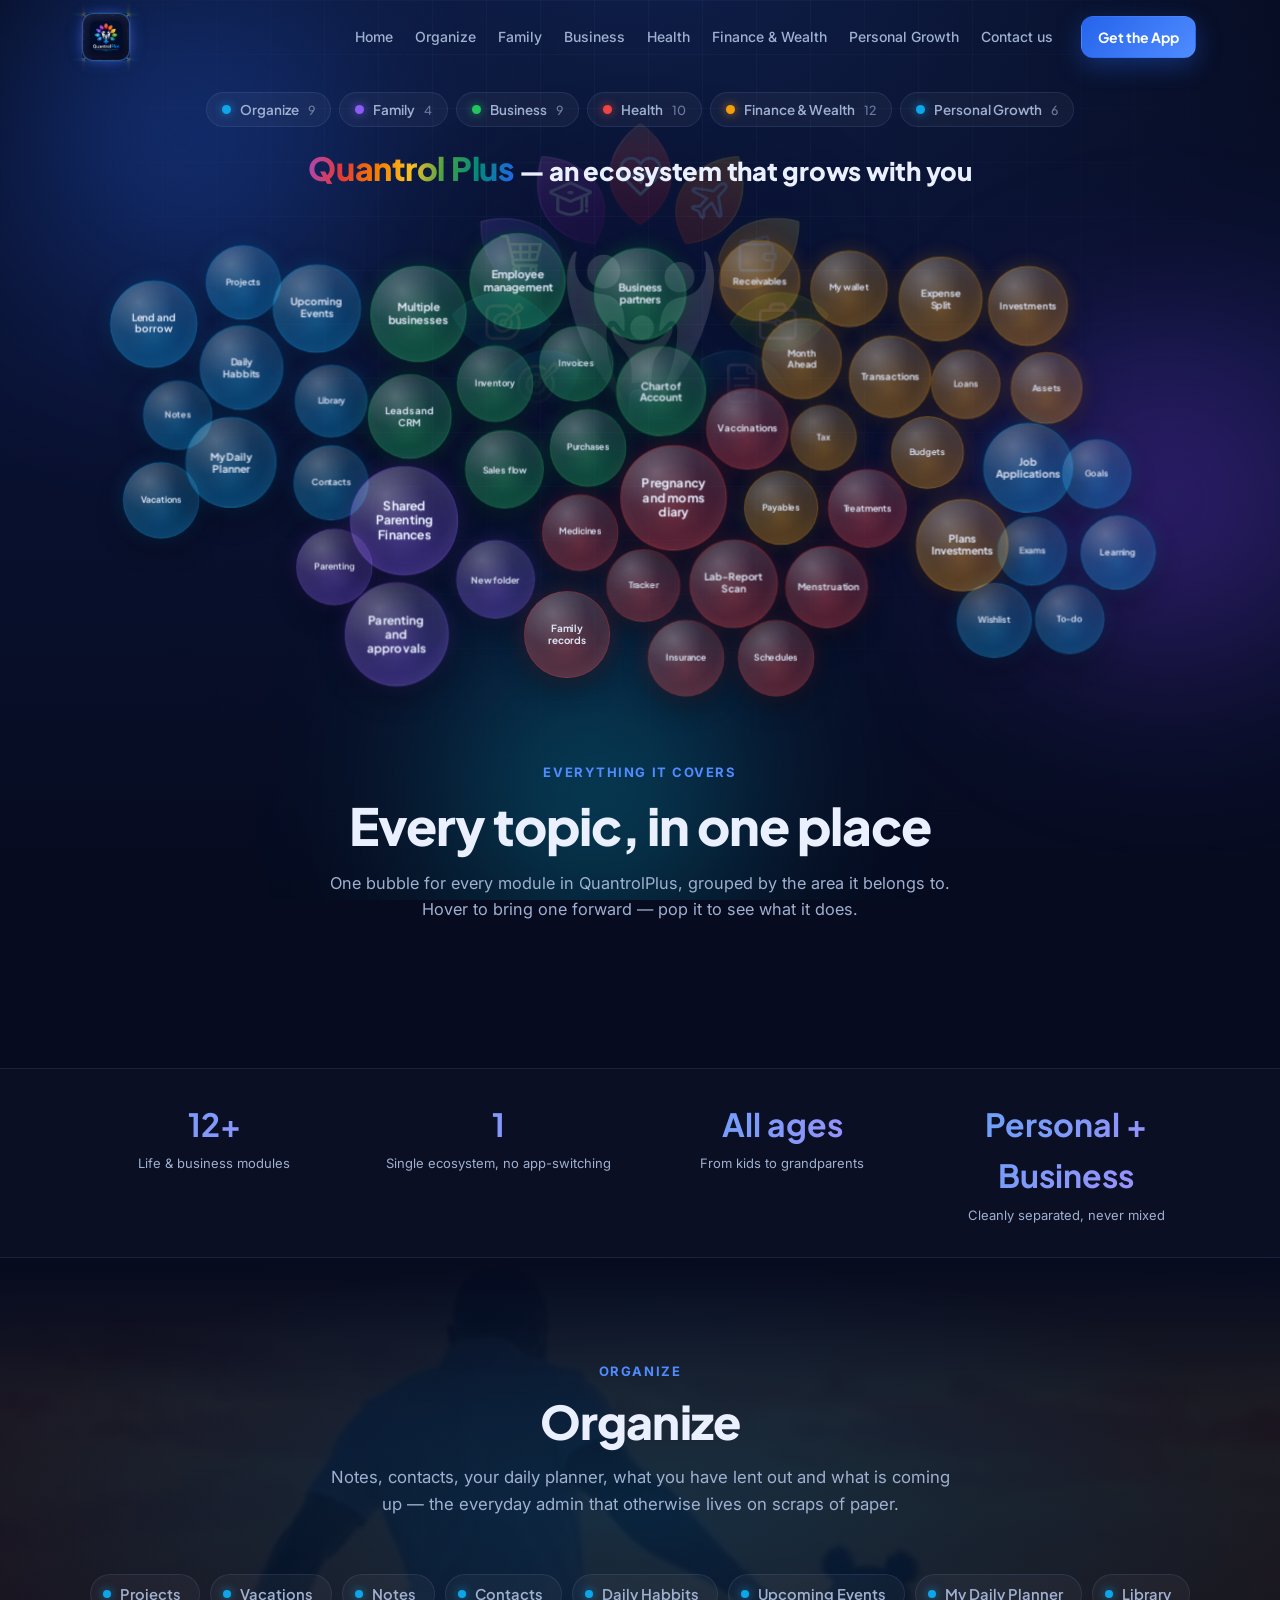
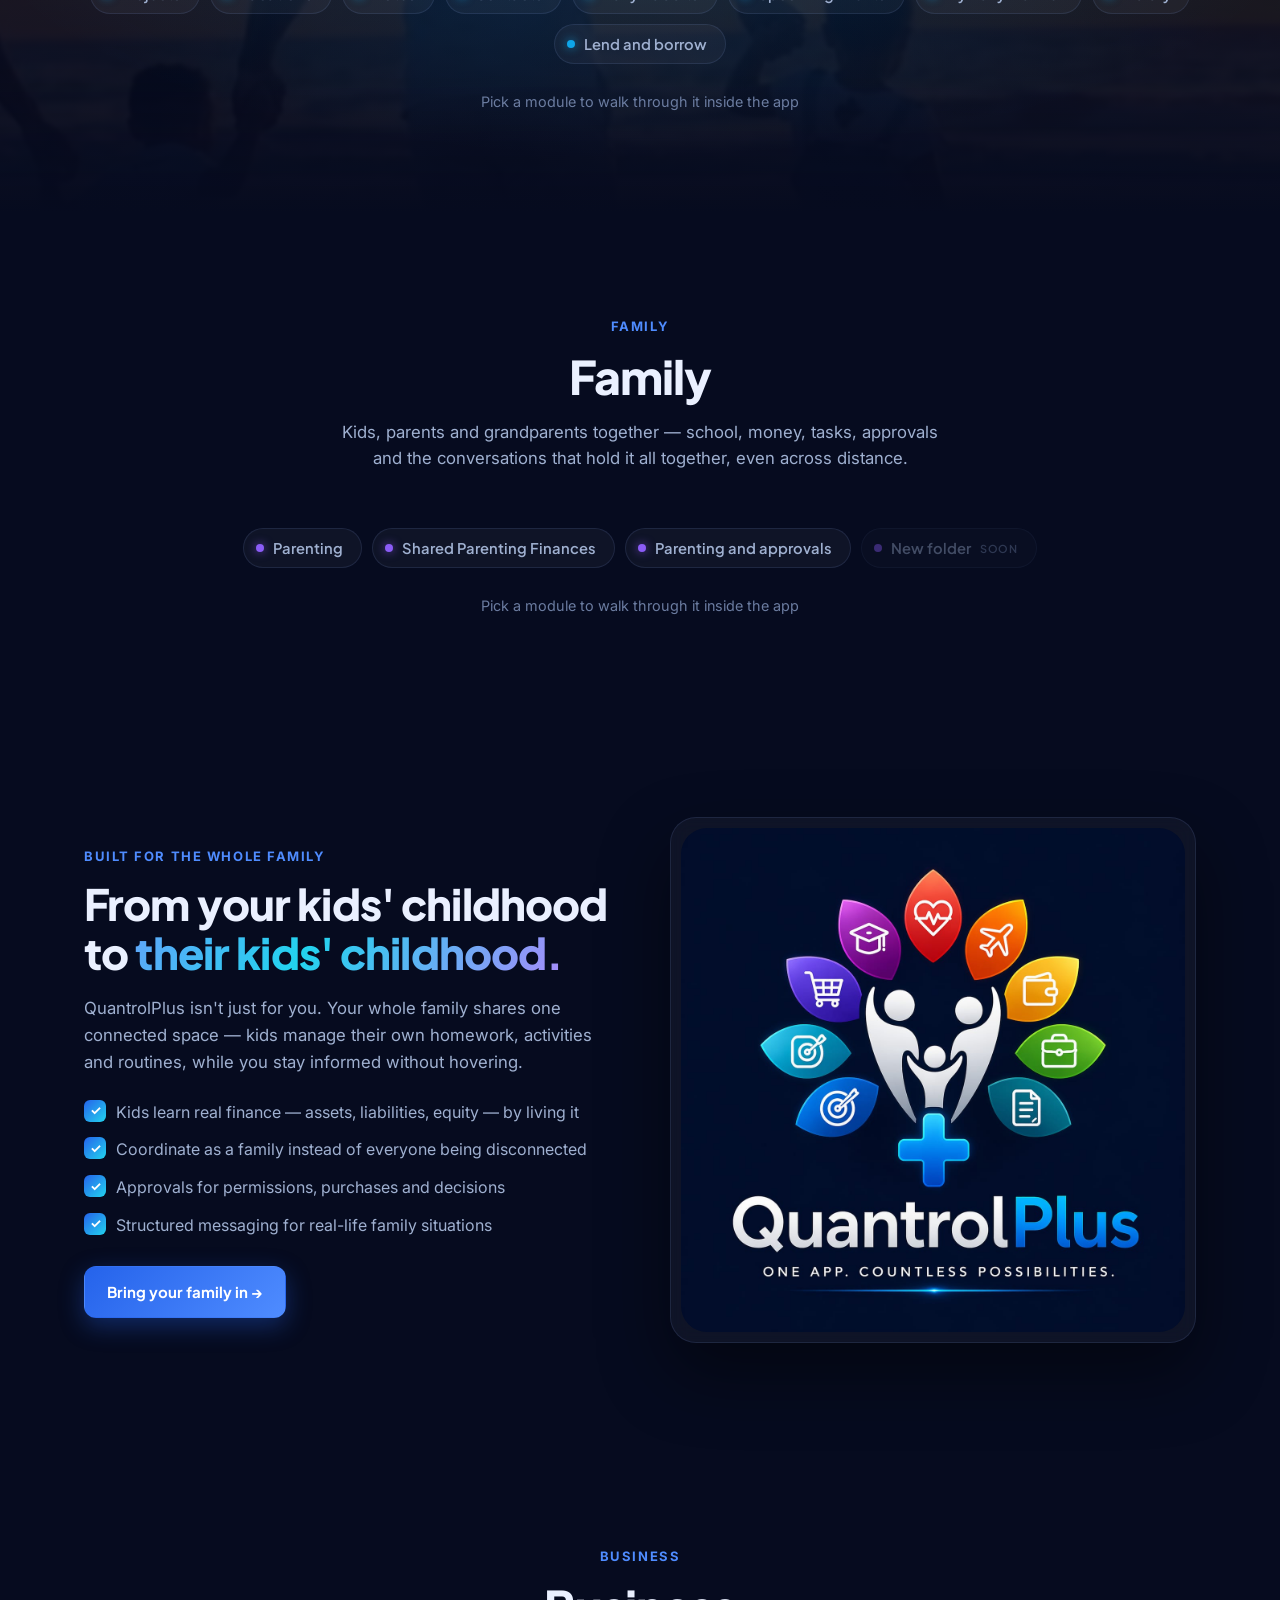
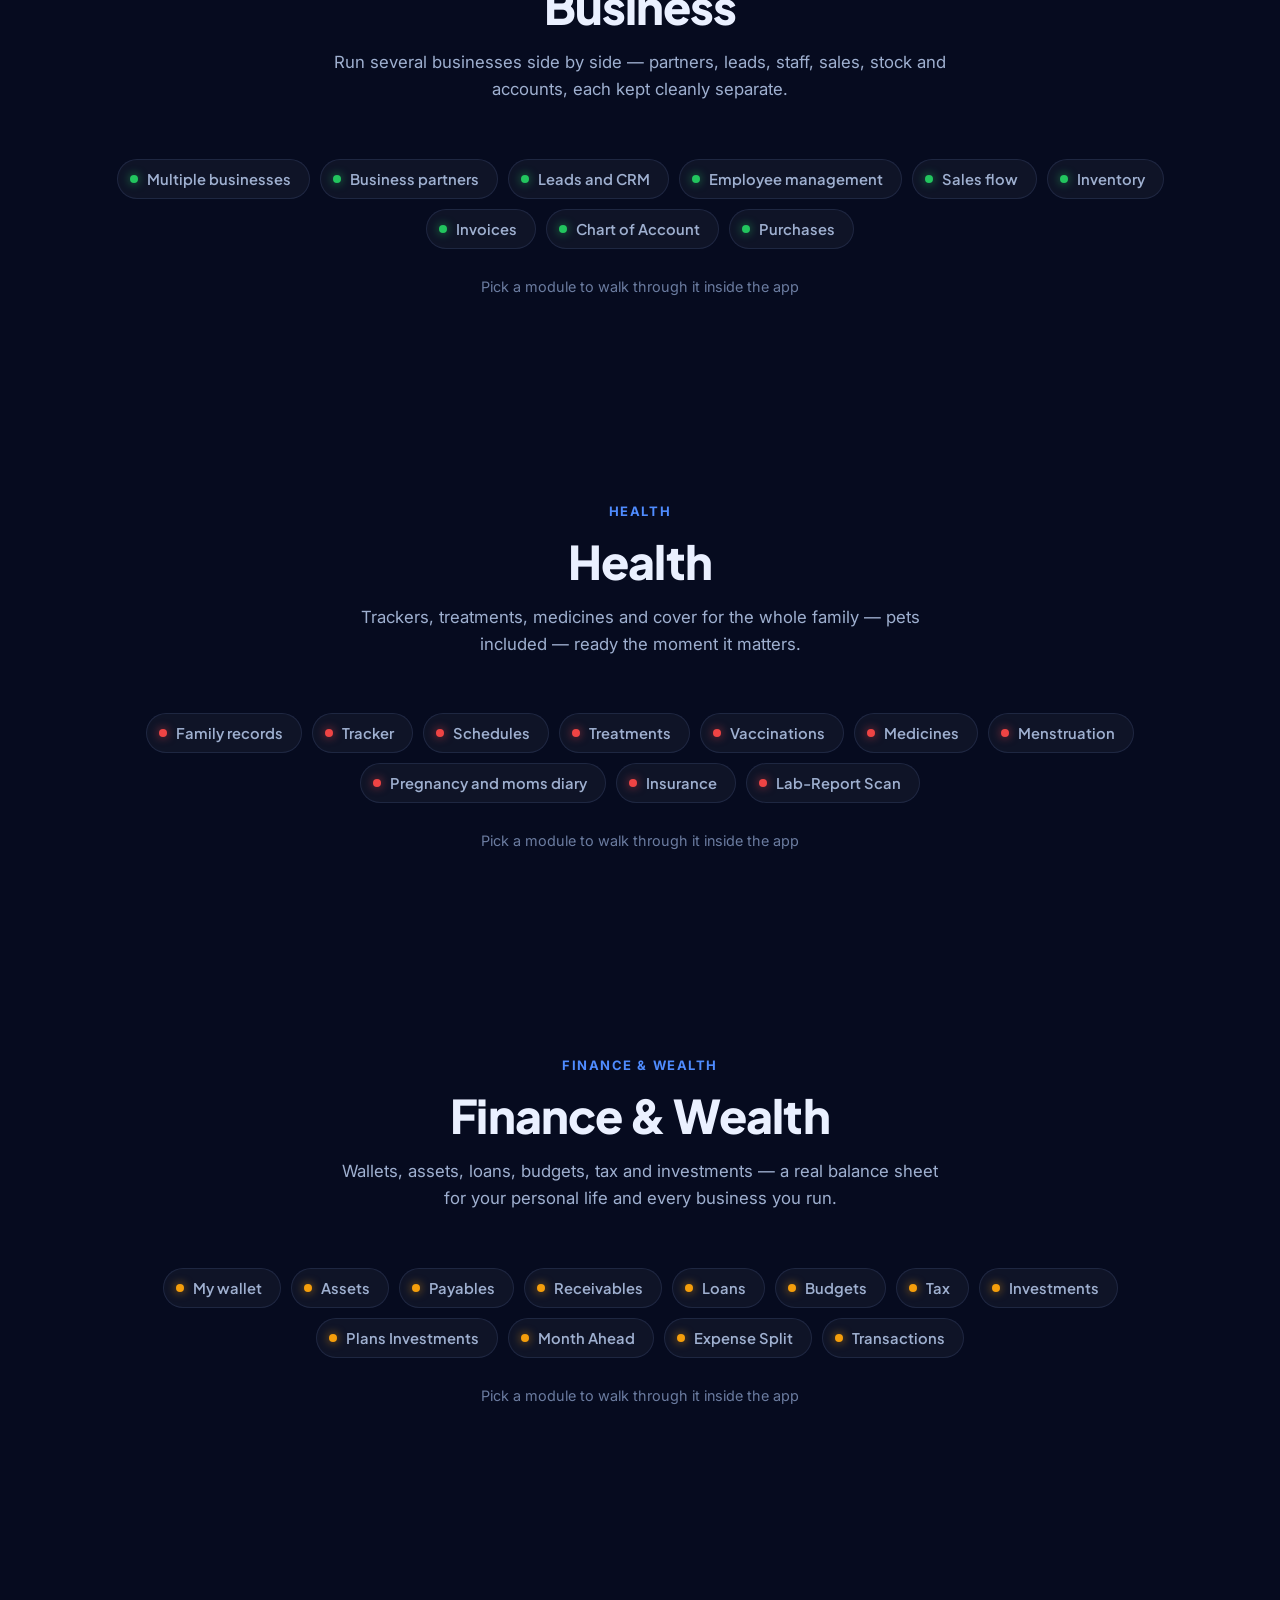
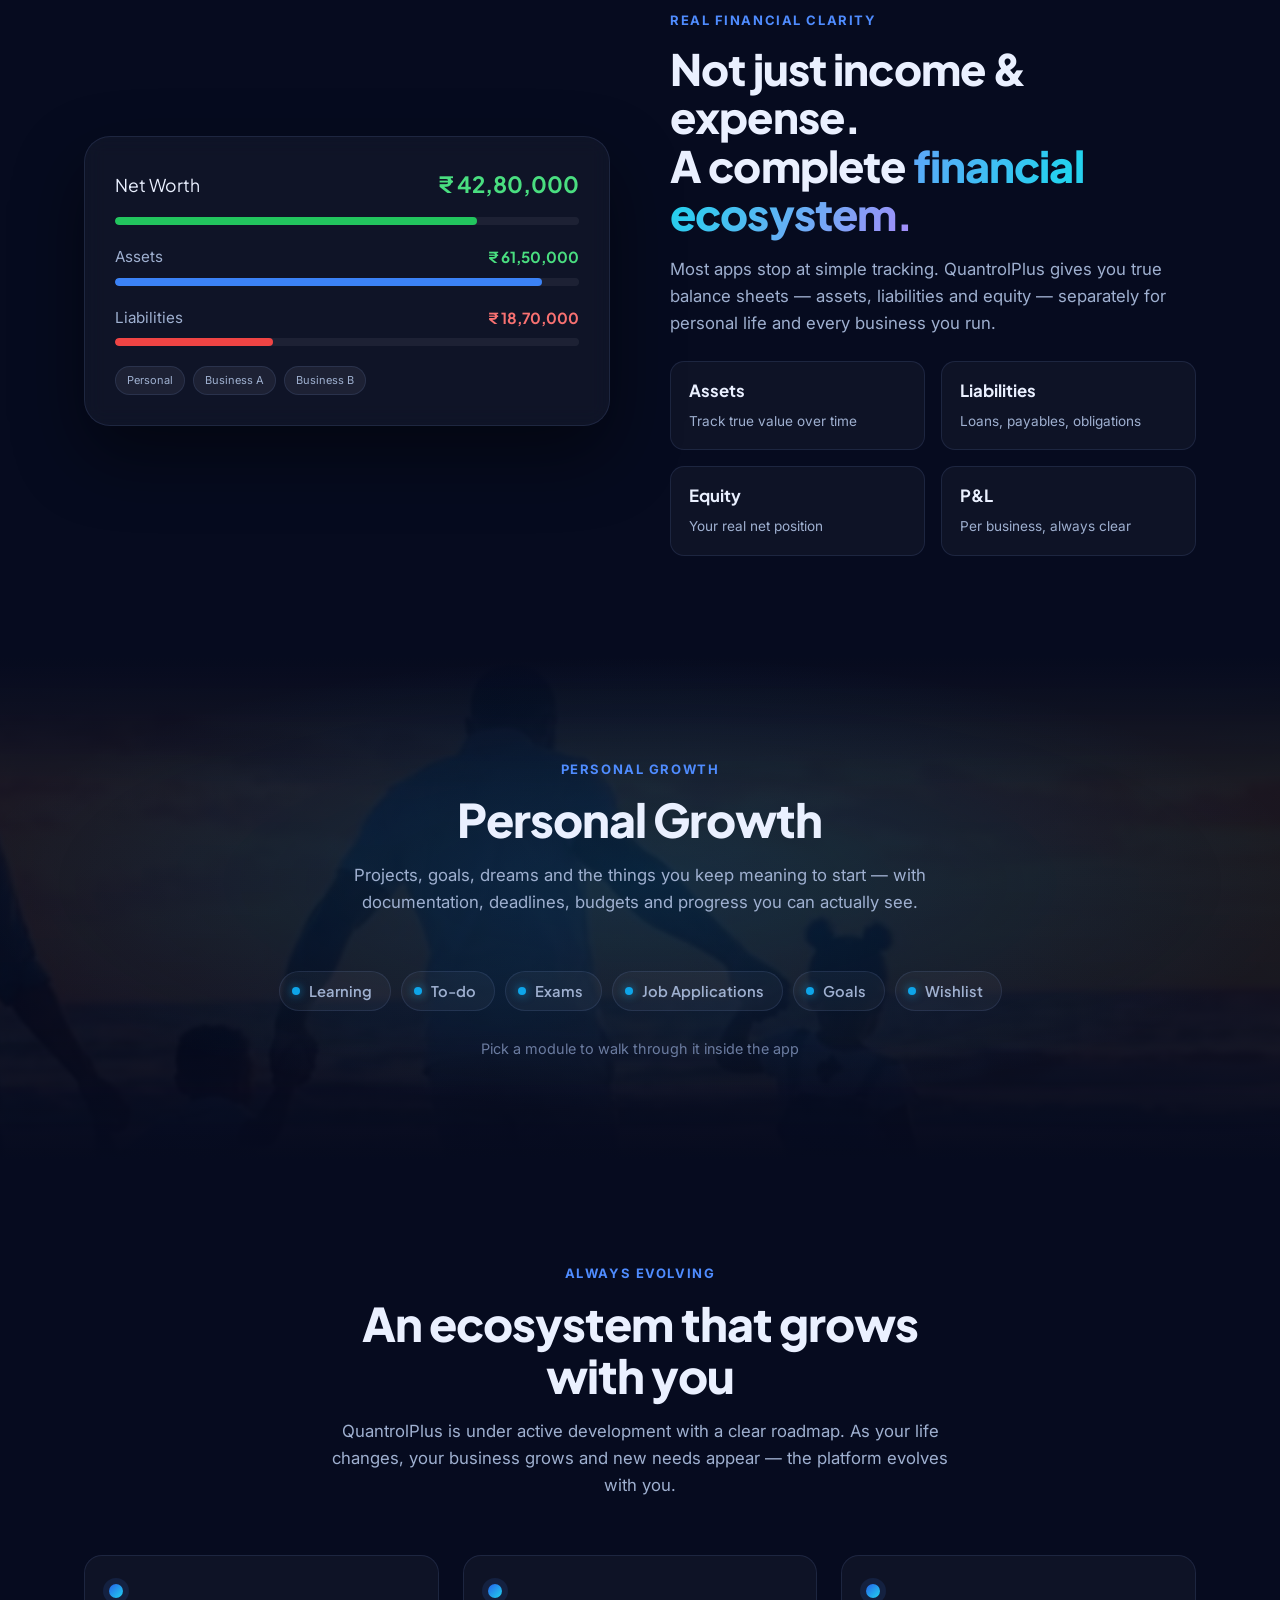
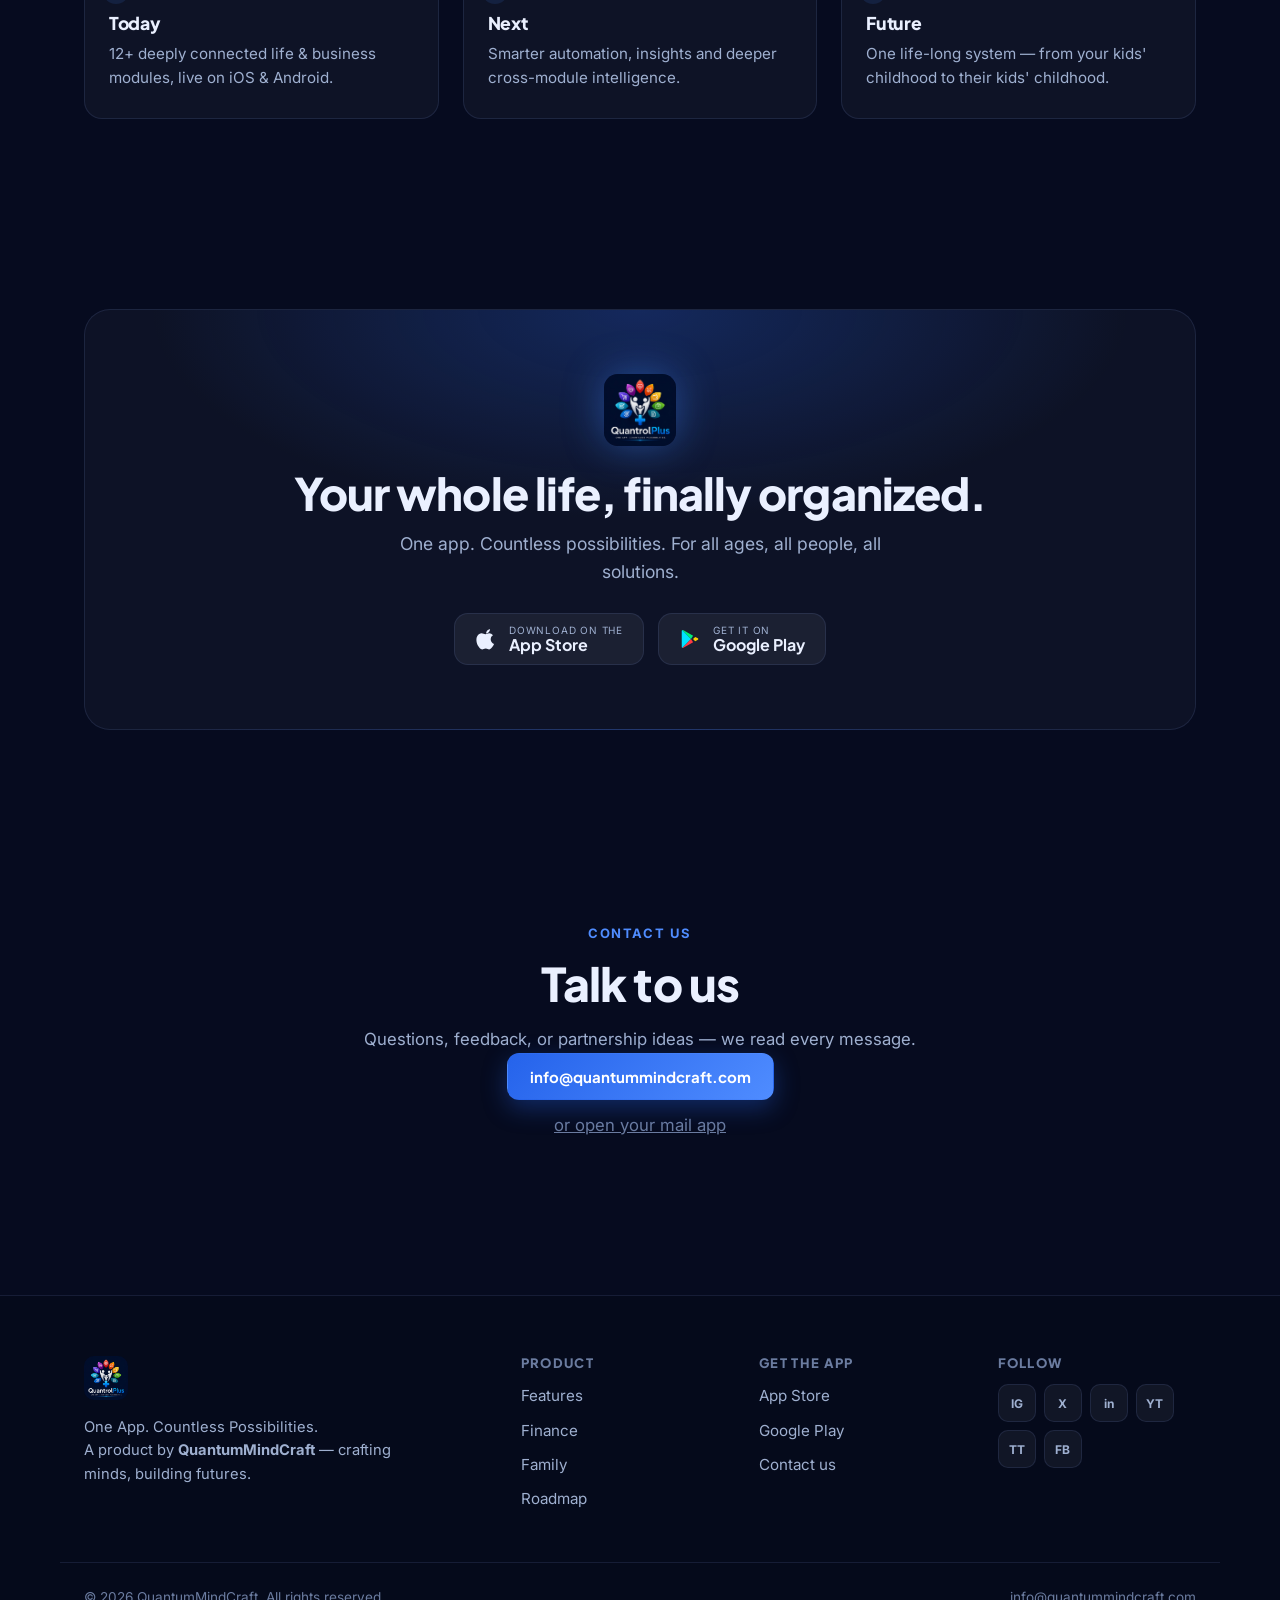
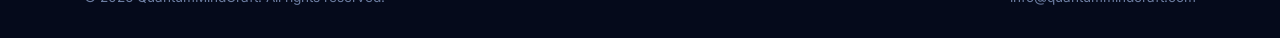
==== commit ea3007b9: "Brand the bubble-field tagline; fix a duplicated feature name The tagline now reads "Quantrol Plus —" ====
--- a/public/index.html
+++ b/public/index.html
@@ -80,7 +80,7 @@
     <section class="section topics" id="topics">
       <div class="container">
         <div class="topic-legend reveal" id="topicLegend" role="group" aria-label="Show or hide an area"></div>
-        <p class="topic-tagline reveal">An ecosystem that grows with you</p>
+        <p class="topic-tagline reveal"><span class="brand-rainbow">Quantrol Plus</span> — an ecosystem that grows with you</p>
         <div class="topic-wrap reveal">
           <div class="topic-sizer">
             <div class="topic-field" id="topicField">
--- a/public/styles.css
+++ b/public/styles.css
@@ -234,6 +234,30 @@
 .topic-tagline { position: relative; z-index: 2; text-align: center; margin: 16px auto -24px;
   font-family: var(--font); font-weight: 800; letter-spacing: -.01em;
   font-size: clamp(1.15rem, 2vw, 1.6rem); color: var(--text); }
+
+/* The product name in the app icon's own petal colours — magenta, red, orange,
+   amber, green, teal, blue — left to right, in the order they sit around the
+   icon. `color` is set first as the fallback: if background-clip:text is not
+   supported the name still reads, rather than disappearing into transparent. */
+.brand-rainbow {
+  /* A step larger than the line it sits in, so the product name leads and the
+     tagline follows. em, not px — it tracks the clamp() on .topic-tagline
+     instead of fighting it at small widths. */
+  font-size: 1.25em;
+  color: #F59E0B;
+  background: linear-gradient(100deg,
+    #AB47BC 0%,    /* graduation cap  */
+    #E53935 18%,   /* heart           */
+    #F57C00 34%,   /* plane           */
+    #FBBF24 50%,   /* wallet          */
+    #43A047 66%,   /* briefcase       */
+    #00897B 82%,   /* document        */
+    #2563EB 100%   /* target + cross  */
+  );
+  -webkit-background-clip: text; background-clip: text;
+  -webkit-text-fill-color: transparent;
+  font-weight: 900;
+}
 .topic-leg { display: inline-flex; align-items: center; gap: 9px; padding: 8px 15px; border-radius: 999px;
   font-family: var(--font); font-size: .84rem; font-weight: 600; color: var(--text-dim); cursor: pointer;
   background: rgba(255,255,255,.04); border: 1px solid var(--border);
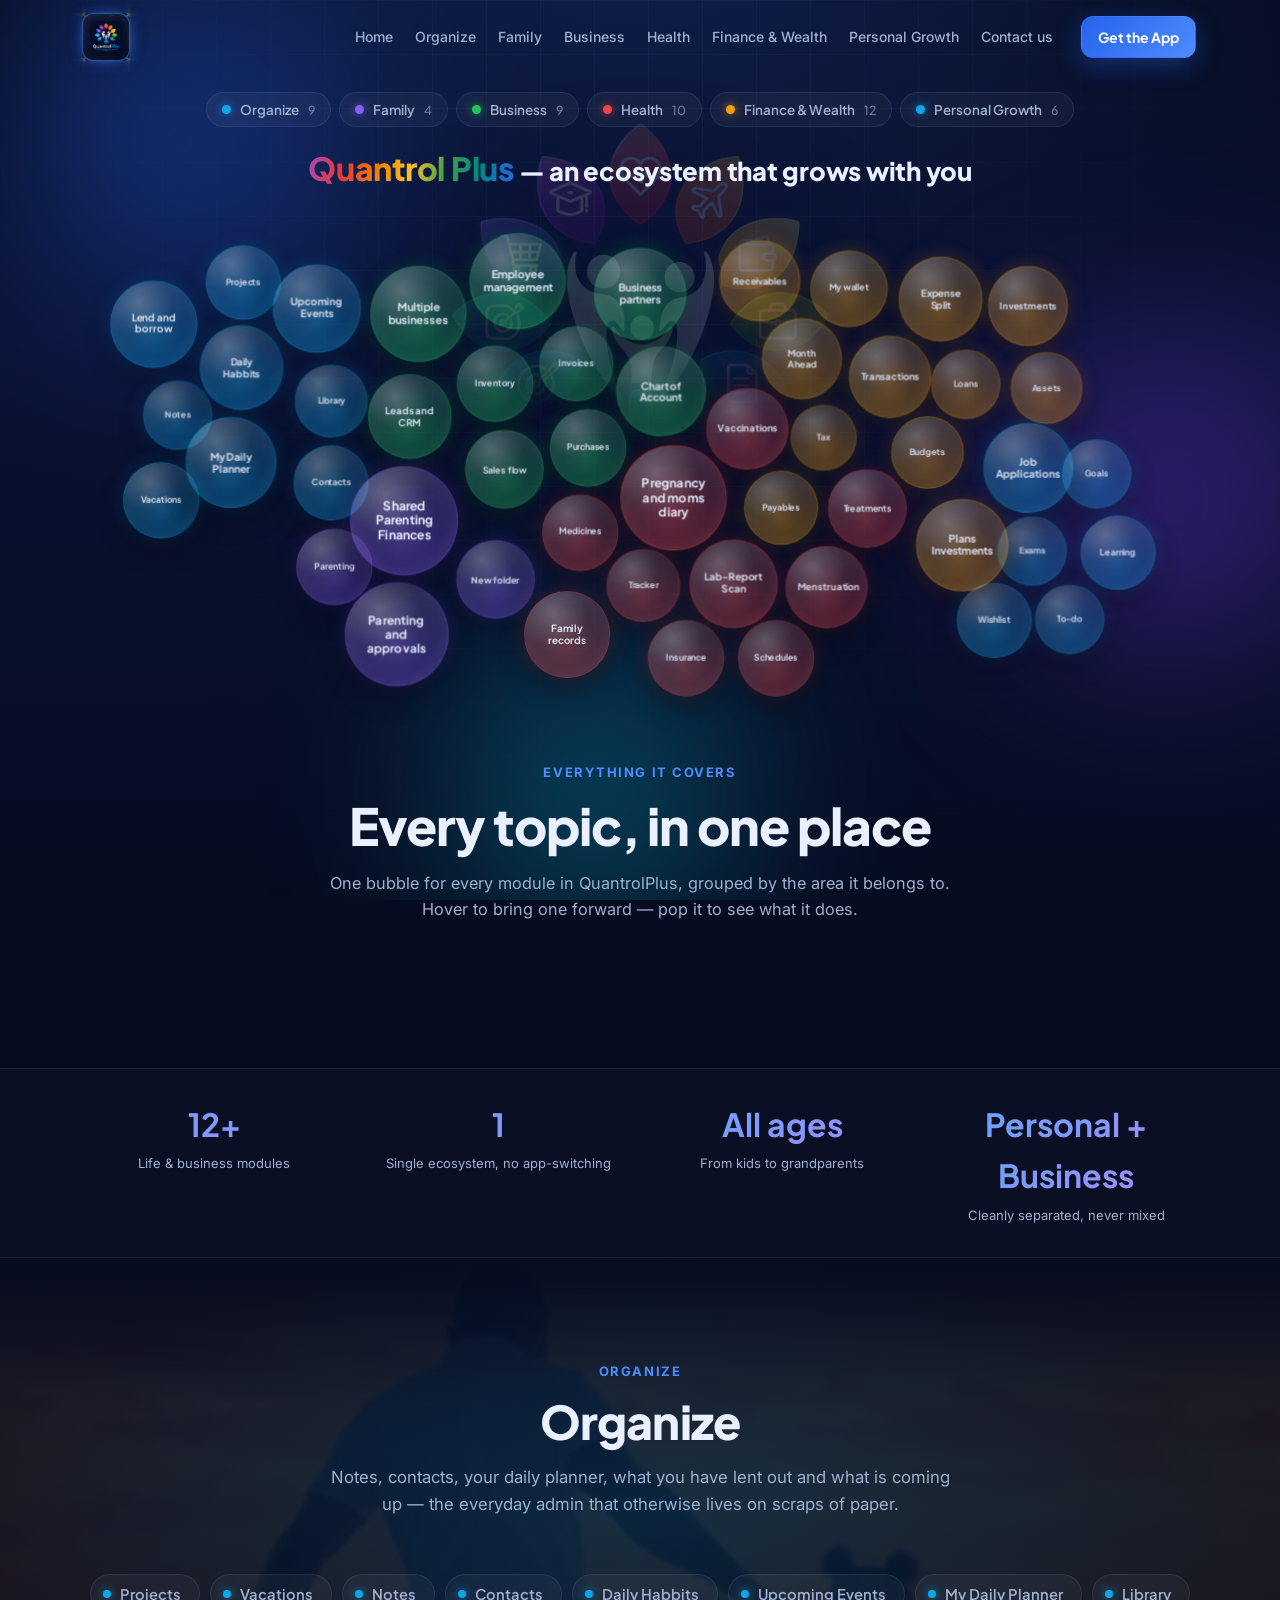
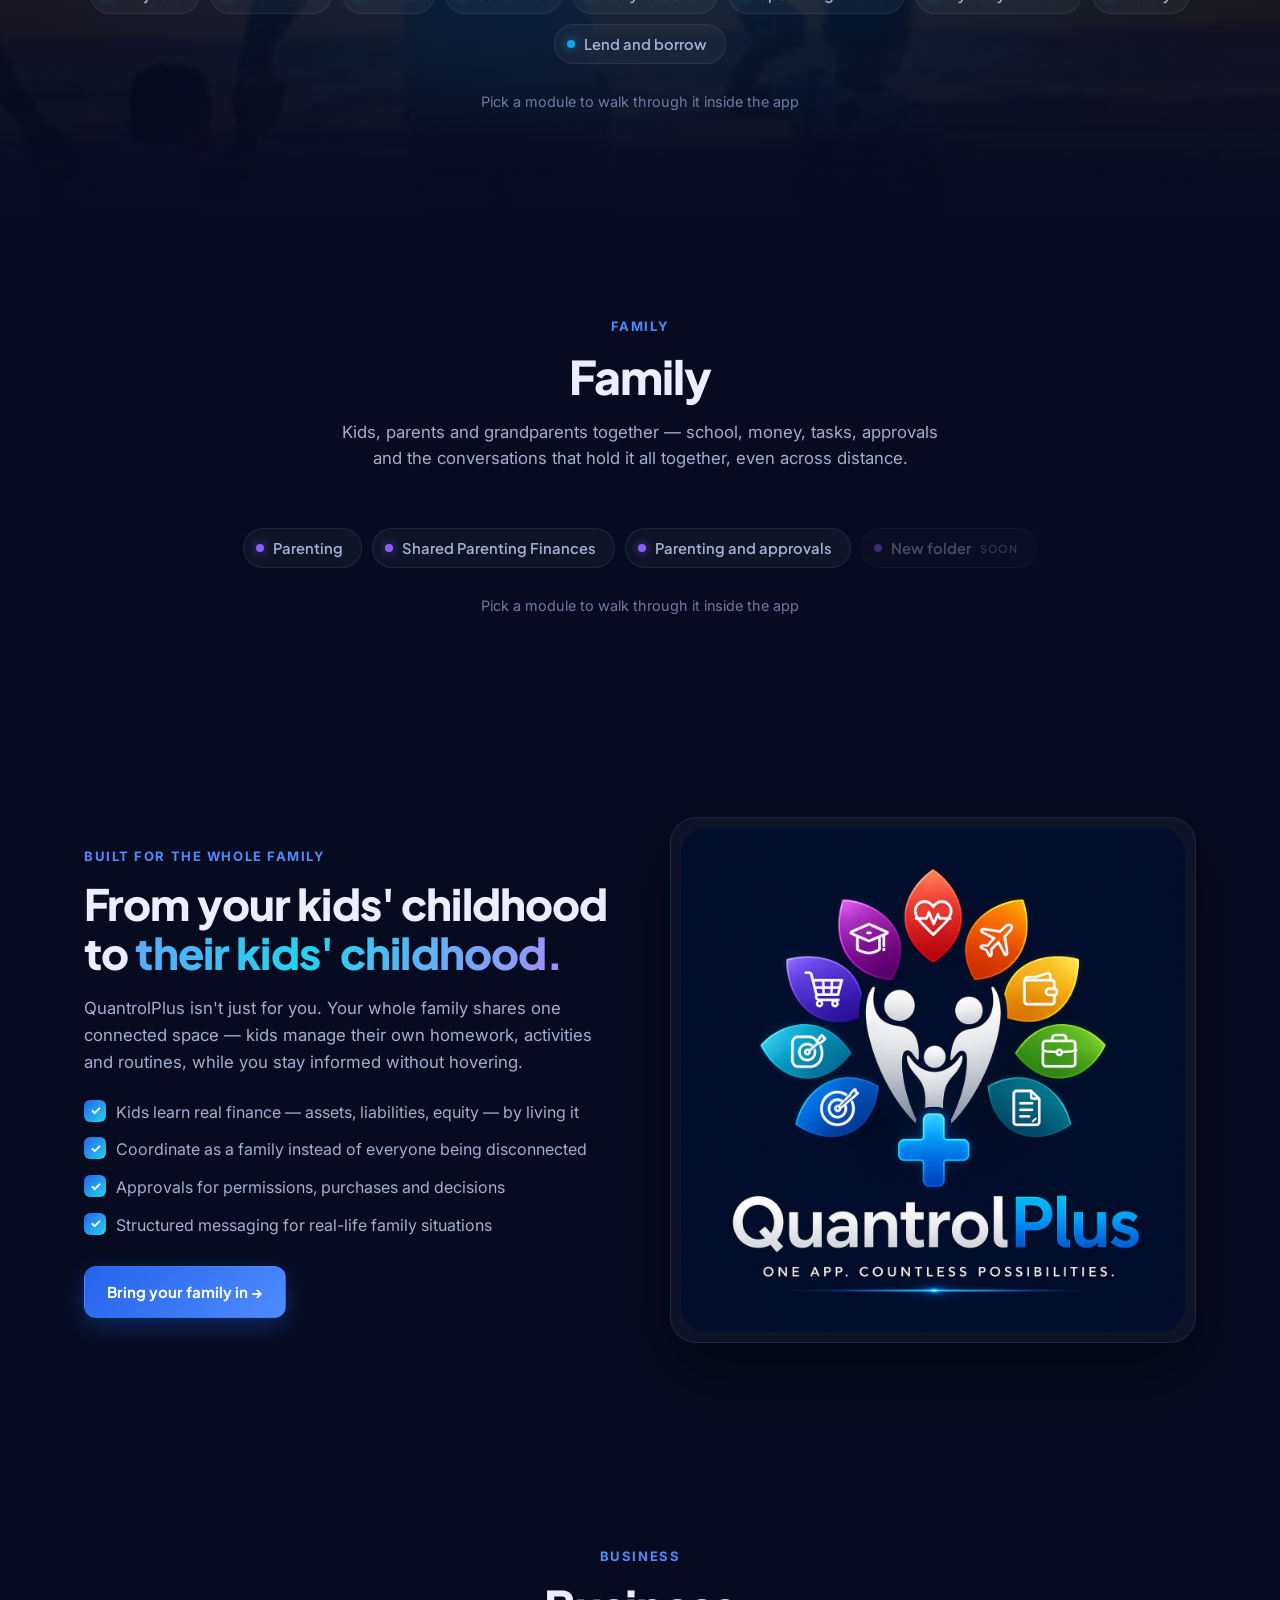
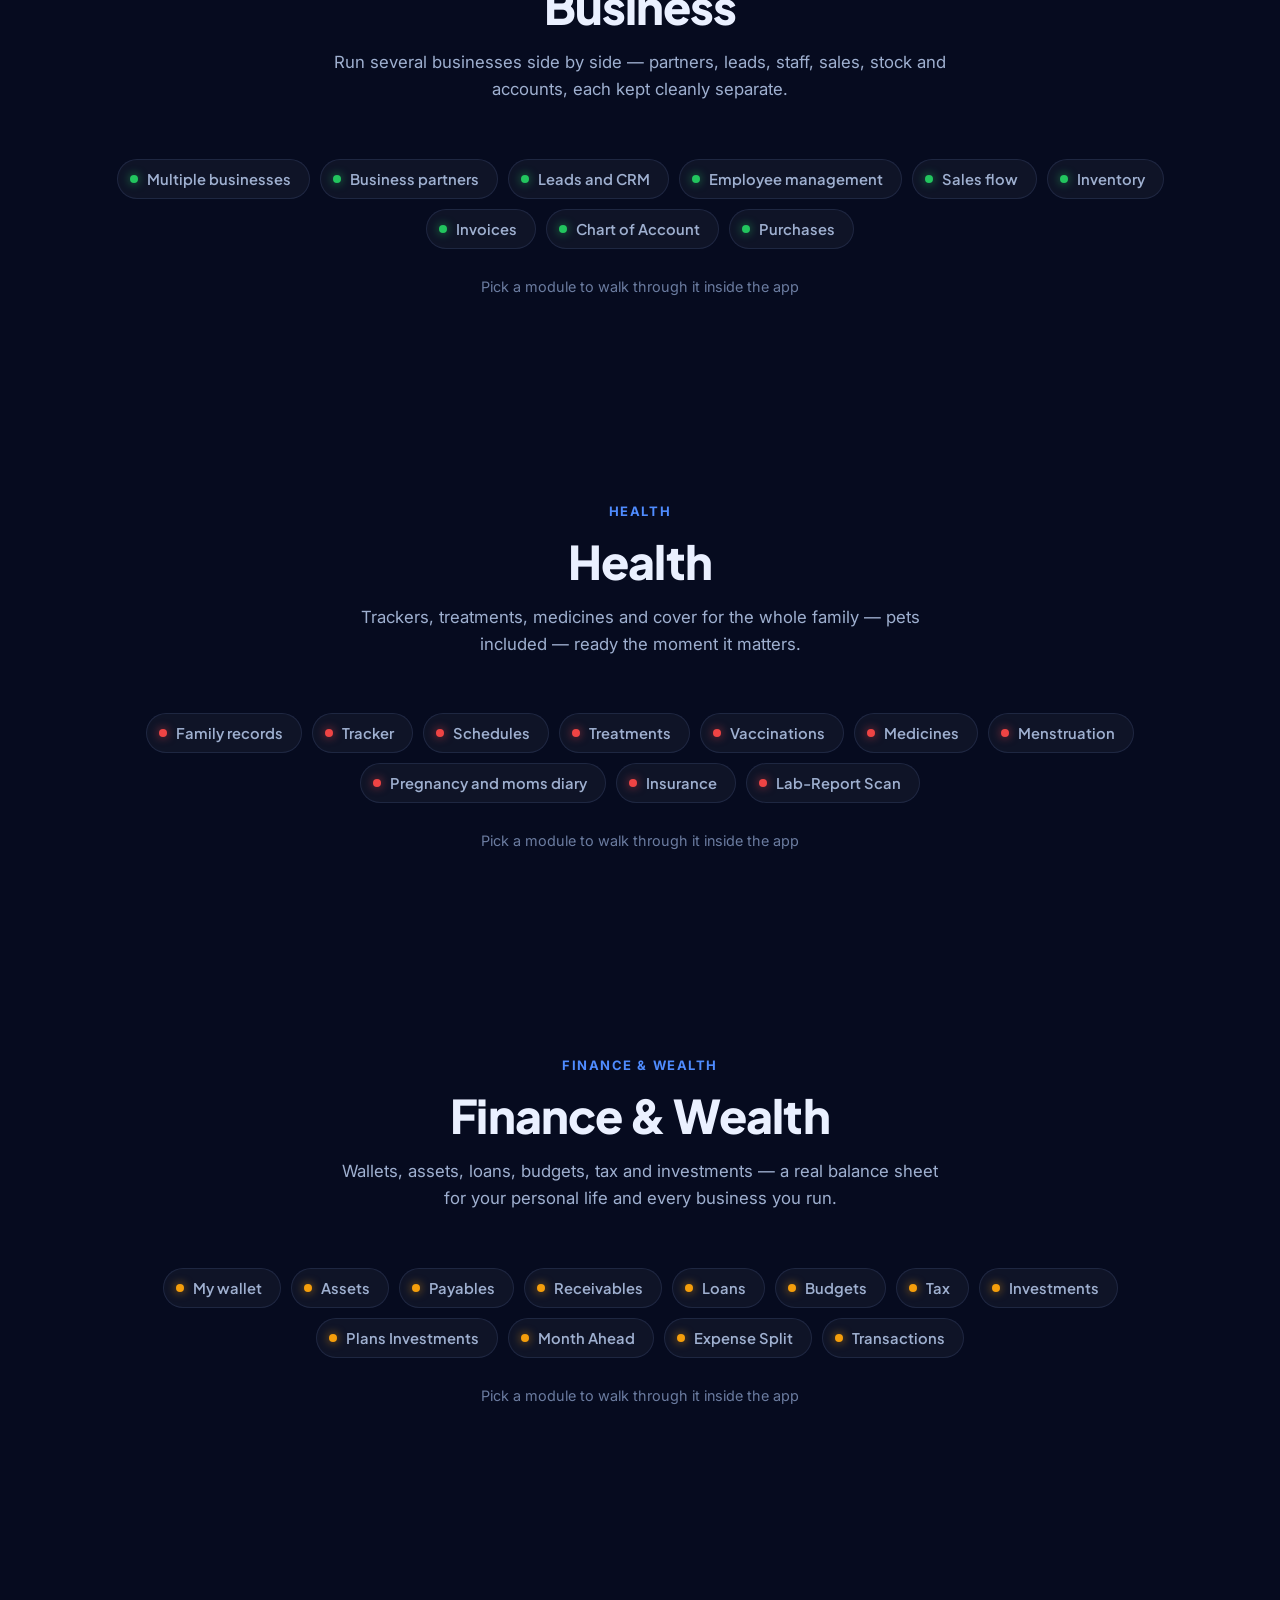
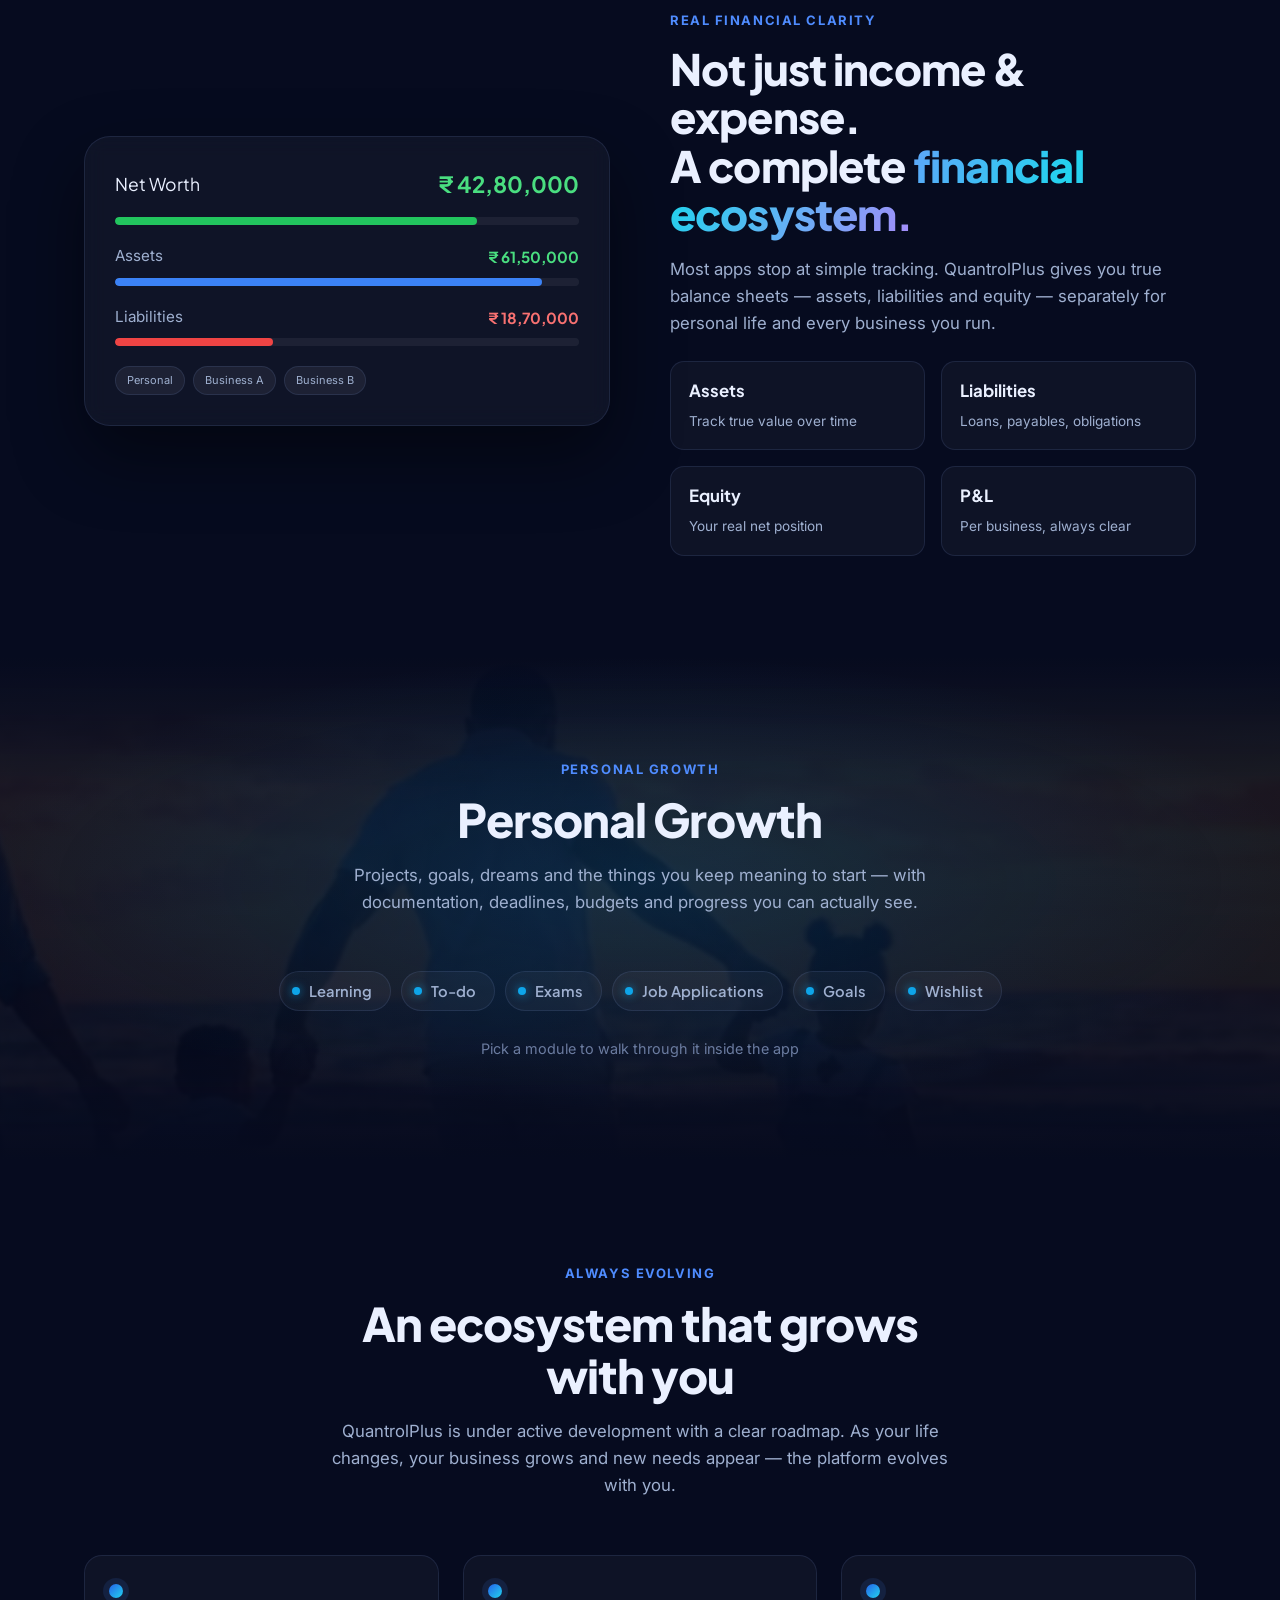
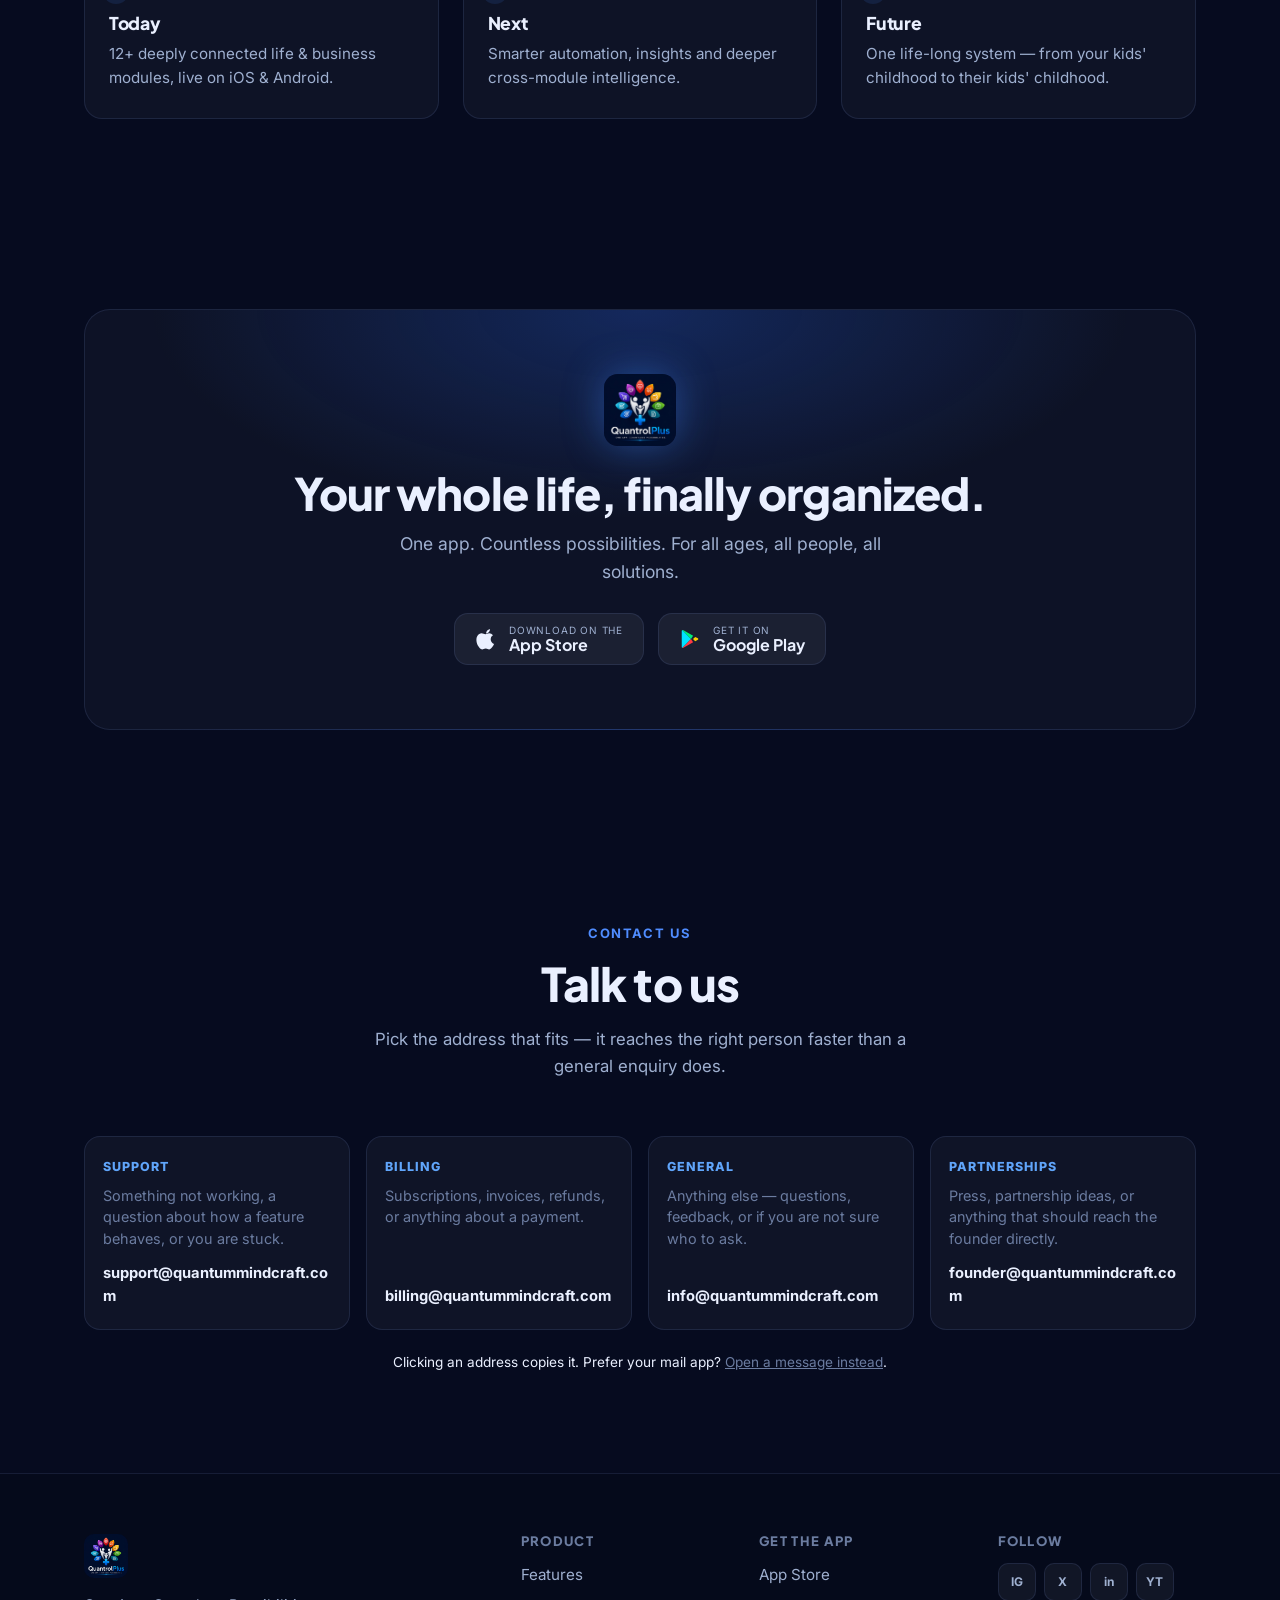
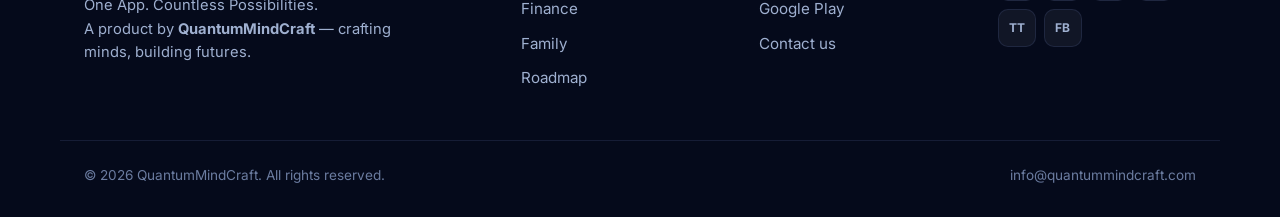
==== commit 01c0001f: "Route contact by purpose instead of one catch-all address Four addresses, each card saying what it i" ====
--- a/public/index.html
+++ b/public/index.html
@@ -161,18 +161,60 @@
       <div class="container section-head reveal">
         <span class="eyebrow">Contact us</span>
         <h2>Talk to us</h2>
-        <p>Questions, feedback, or partnership ideas — we read every message.</p>
-        <!-- Copies rather than opening a mail client: a mailto: on a desktop
-             with no mail app configured just prompts the visitor to set one
-             up, which is where most of them gave up. -->
-        <button class="btn btn-primary copy-mail" type="button"
-                data-copy="info@quantummindcraft.com">
-          <span class="copy-mail-label">info@quantummindcraft.com</span>
-        </button>
-        <p class="copy-mail-alt">
-          <a href="mailto:info@quantummindcraft.com">or open your mail app</a>
-        </p>
-      </div>
+        <p>Pick the address that fits — it reaches the right person faster than a
+          general enquiry does.</p>
+      </div>
+
+      <!-- Four addresses, each with the one thing it is for. Every address
+           copies to the clipboard rather than firing a mailto:, because on a
+           desktop with no mail client configured mailto: only offers to set one
+           up, which is where most visitors gave up. -->
+      <div class="container contact-grid reveal">
+        <div class="contact-card">
+          <span class="contact-role">Support</span>
+          <p class="contact-when">Something not working, a question about how a
+            feature behaves, or you are stuck.</p>
+          <button class="copy-mail contact-mail" type="button"
+                  data-copy="support@quantummindcraft.com">
+            <span class="copy-mail-label">support@quantummindcraft.com</span>
+          </button>
+        </div>
+
+        <div class="contact-card">
+          <span class="contact-role">Billing</span>
+          <p class="contact-when">Subscriptions, invoices, refunds, or anything
+            about a payment.</p>
+          <button class="copy-mail contact-mail" type="button"
+                  data-copy="billing@quantummindcraft.com">
+            <span class="copy-mail-label">billing@quantummindcraft.com</span>
+          </button>
+        </div>
+
+        <div class="contact-card">
+          <span class="contact-role">General</span>
+          <p class="contact-when">Anything else — questions, feedback, or if you
+            are not sure who to ask.</p>
+          <button class="copy-mail contact-mail" type="button"
+                  data-copy="info@quantummindcraft.com">
+            <span class="copy-mail-label">info@quantummindcraft.com</span>
+          </button>
+        </div>
+
+        <div class="contact-card">
+          <span class="contact-role">Partnerships</span>
+          <p class="contact-when">Press, partnership ideas, or anything that
+            should reach the founder directly.</p>
+          <button class="copy-mail contact-mail" type="button"
+                  data-copy="founder@quantummindcraft.com">
+            <span class="copy-mail-label">founder@quantummindcraft.com</span>
+          </button>
+        </div>
+      </div>
+
+      <p class="container copy-mail-alt contact-alt">
+        Clicking an address copies it. Prefer your mail app?
+        <a href="mailto:info@quantummindcraft.com">Open a message instead</a>.
+      </p>
     </section>
   </main>
 
--- a/public/styles.css
+++ b/public/styles.css
@@ -95,6 +95,44 @@
 .copy-mail-alt { margin-top: 12px; font-size: .85rem; }
 .copy-mail-alt a { color: var(--text-faint); text-decoration: underline; }
 .copy-mail-alt a:hover { color: var(--text); }
+
+/* ===== Contact routing ===== */
+/* Four addresses, each with the one thing it is for. auto-fit means four
+   across on a desktop and one per row on a phone, with no breakpoints. */
+.contact-grid {
+  display: grid; gap: 16px; margin-top: 28px;
+  grid-template-columns: repeat(auto-fit, minmax(240px, 1fr));
+}
+.contact-card {
+  display: flex; flex-direction: column; gap: 8px;
+  padding: 20px 18px; border-radius: 16px;
+  background: rgba(255,255,255,.04); border: 1px solid var(--border);
+  text-align: left; transition: border-color .2s, background .2s, transform .2s;
+}
+.contact-card:hover {
+  border-color: rgba(96,165,250,.45); background: rgba(255,255,255,.06);
+  transform: translateY(-2px);
+}
+.contact-role {
+  font-weight: 800; font-size: .78rem; letter-spacing: .08em;
+  text-transform: uppercase; color: #60A5FA;
+}
+.contact-when {
+  margin: 0; font-size: .9rem; line-height: 1.5; color: var(--text-faint);
+  flex: 1;   /* pushes every address to the same baseline across the row */
+}
+/* The address is a button so it can copy, but it must read as a link. */
+.contact-mail {
+  background: none; border: 0; padding: 0; margin-top: 4px;
+  font: inherit; font-weight: 700; font-size: .92rem;
+  color: var(--text); cursor: pointer; text-align: left;
+  word-break: break-all;   /* long addresses must not widen the card */
+}
+.contact-mail:hover { color: #60A5FA; }
+.contact-mail.copied { color: #12b886; }
+.contact-mail .copy-mail-label { min-width: 0; text-align: left; }
+
+.contact-alt { text-align: center; margin-top: 22px; }
 
 /* ===== Store badges ===== */
 .store-badge { display: inline-flex; align-items: center; gap: 12px; padding: 11px 20px; border-radius: 14px; background: rgba(255,255,255,.06); border: 1px solid var(--border); color: var(--text); transition: transform .2s, background .2s, border-color .2s; }
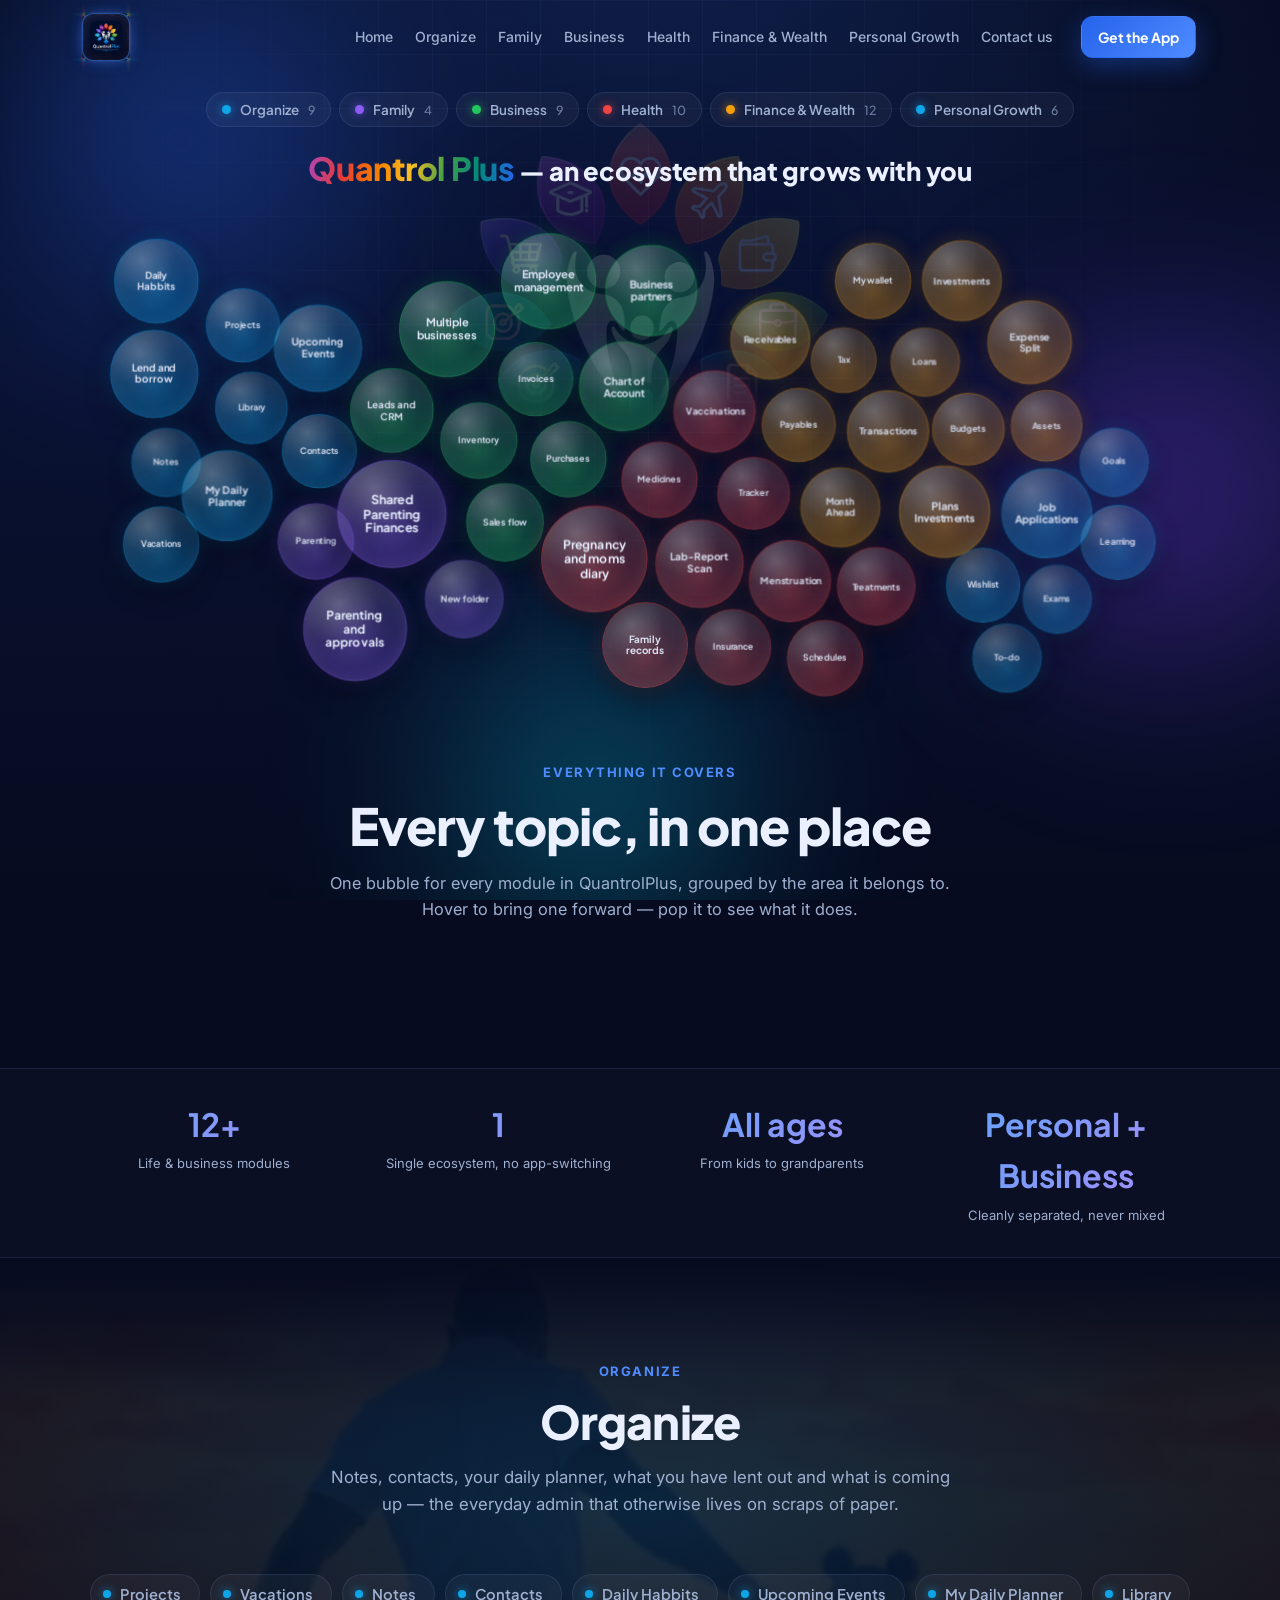
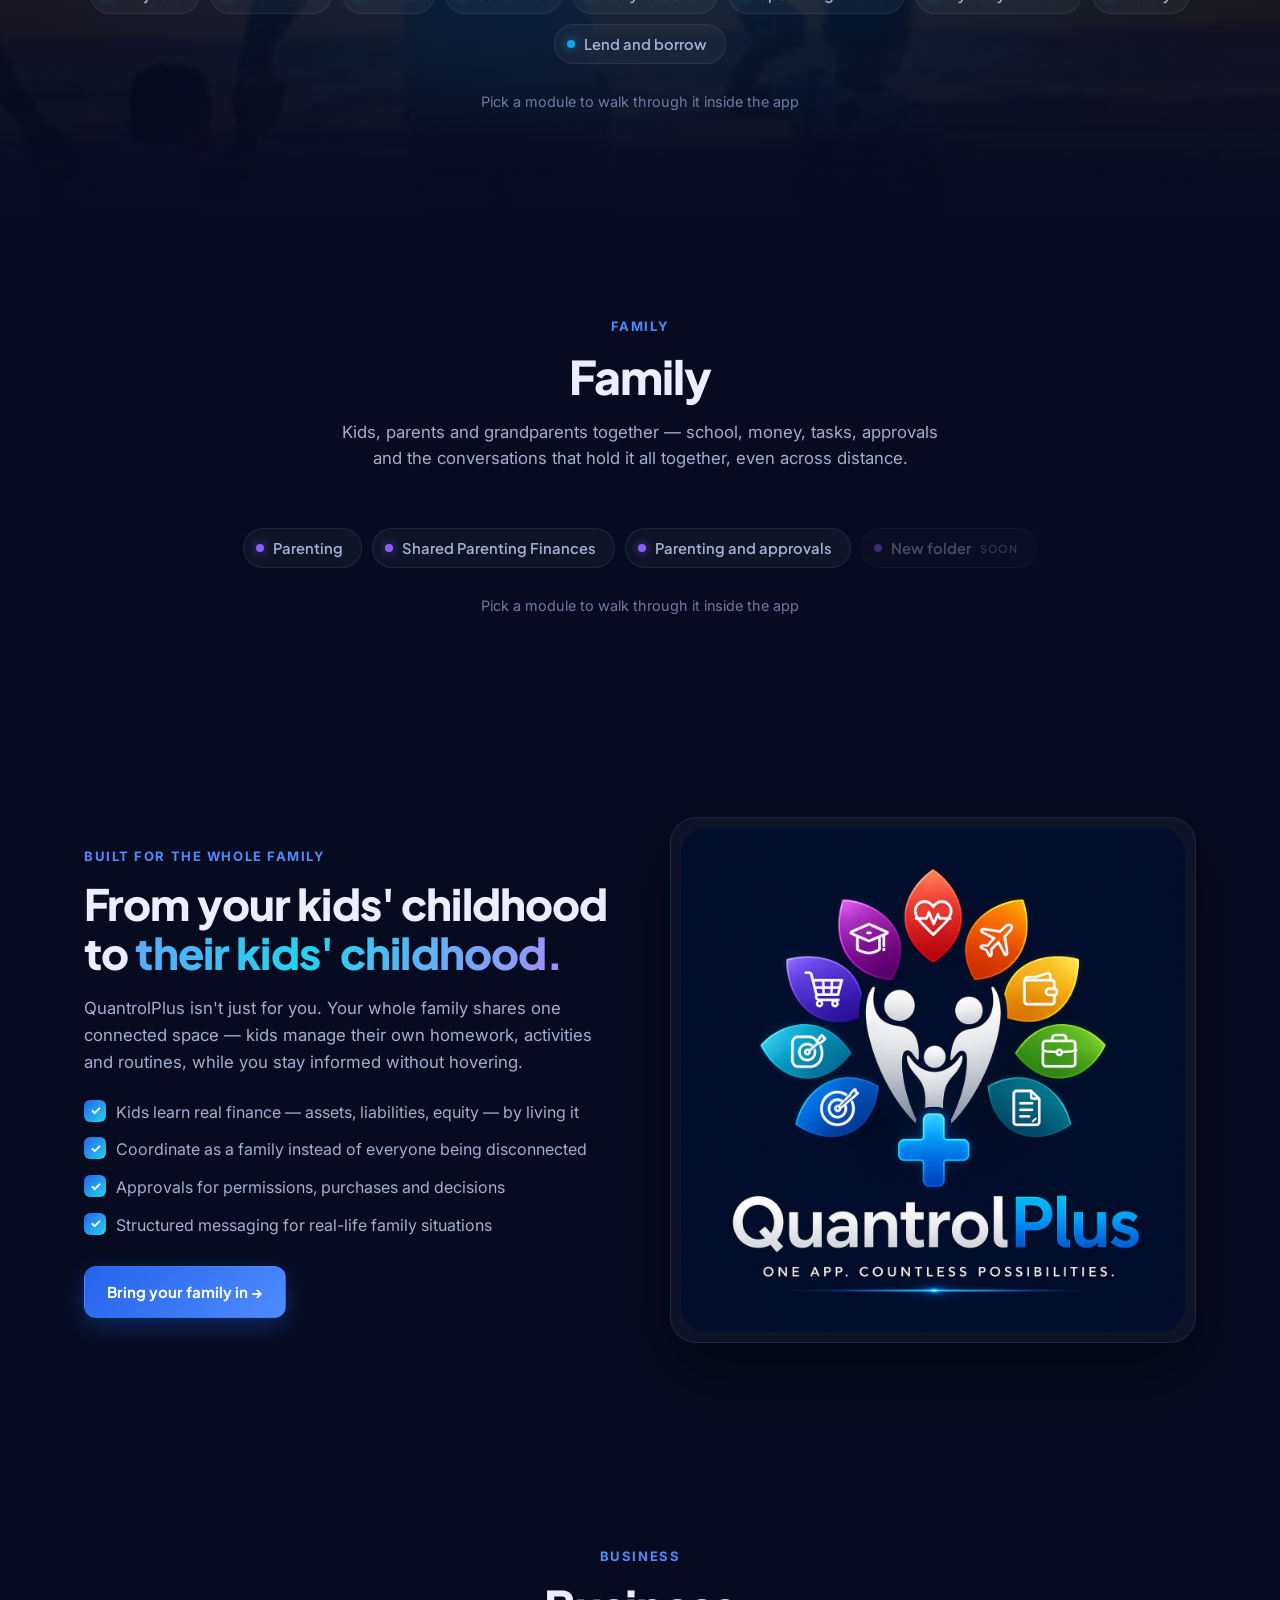
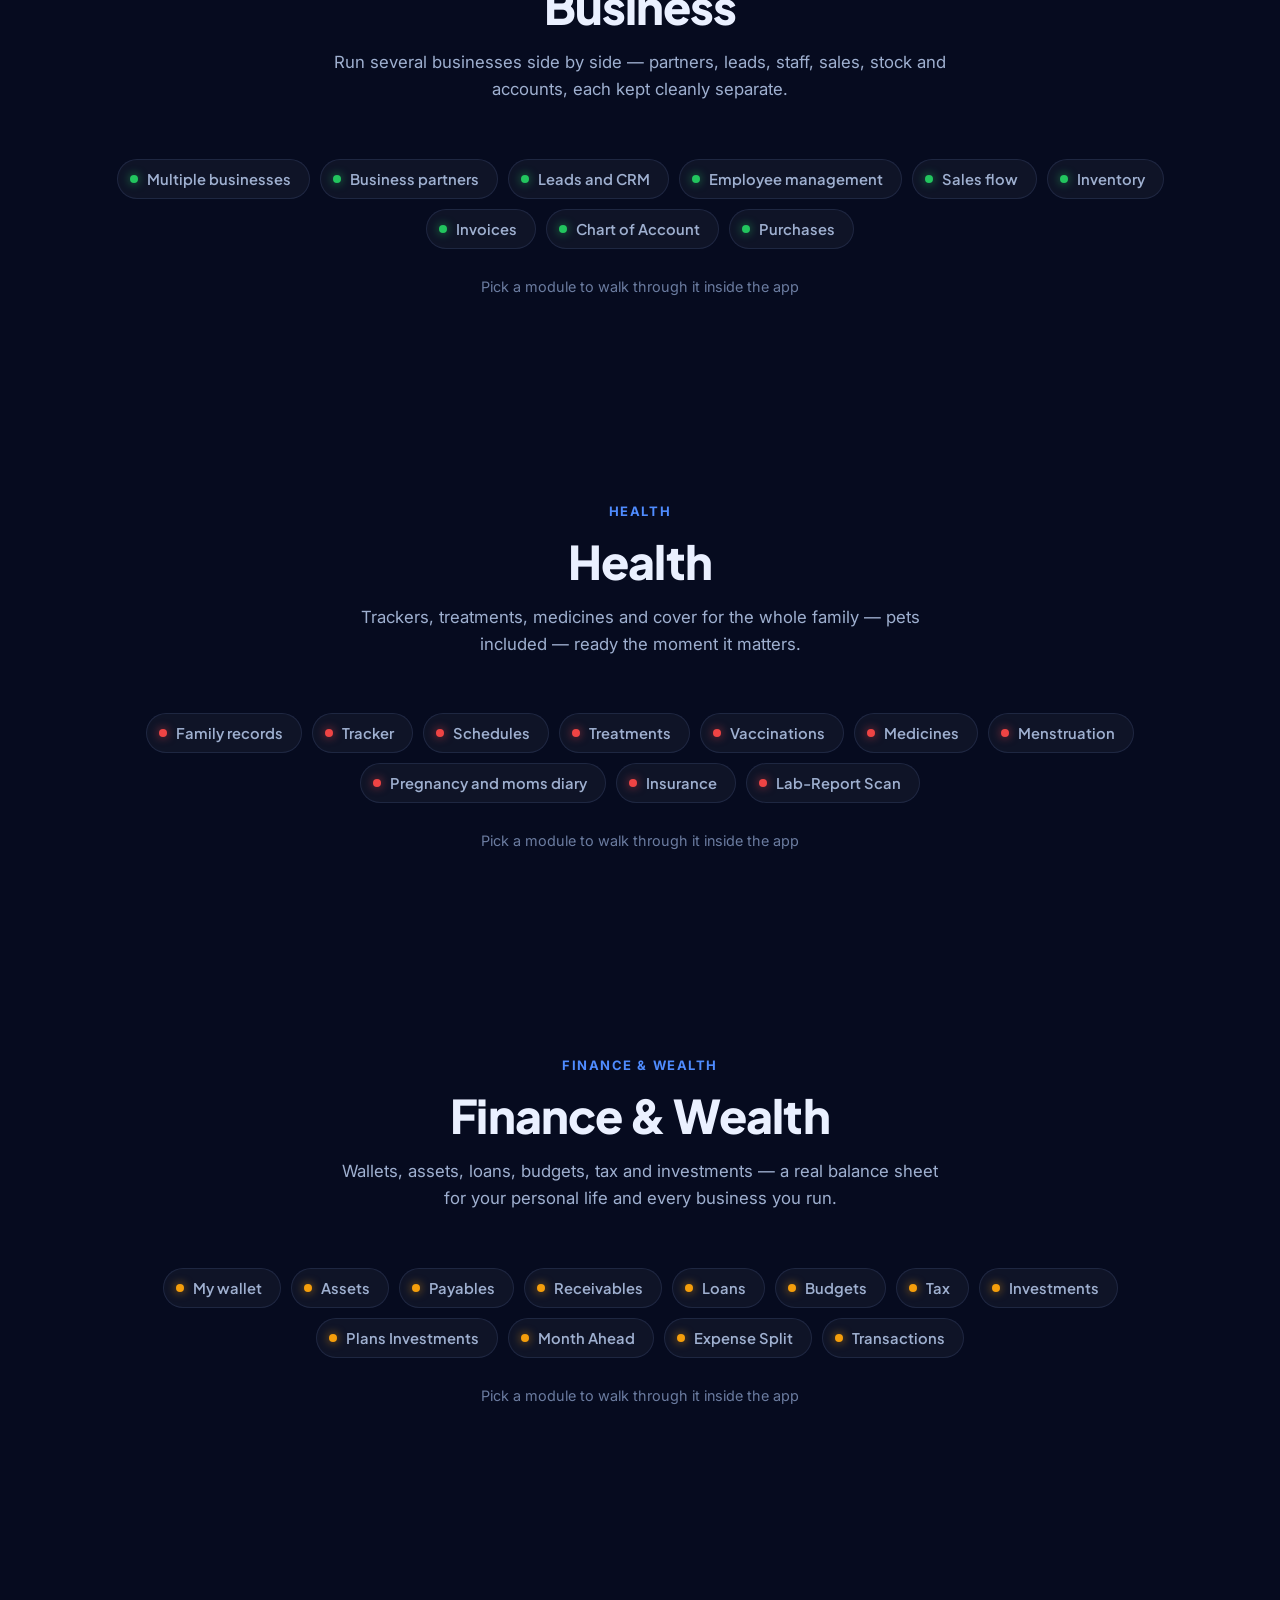
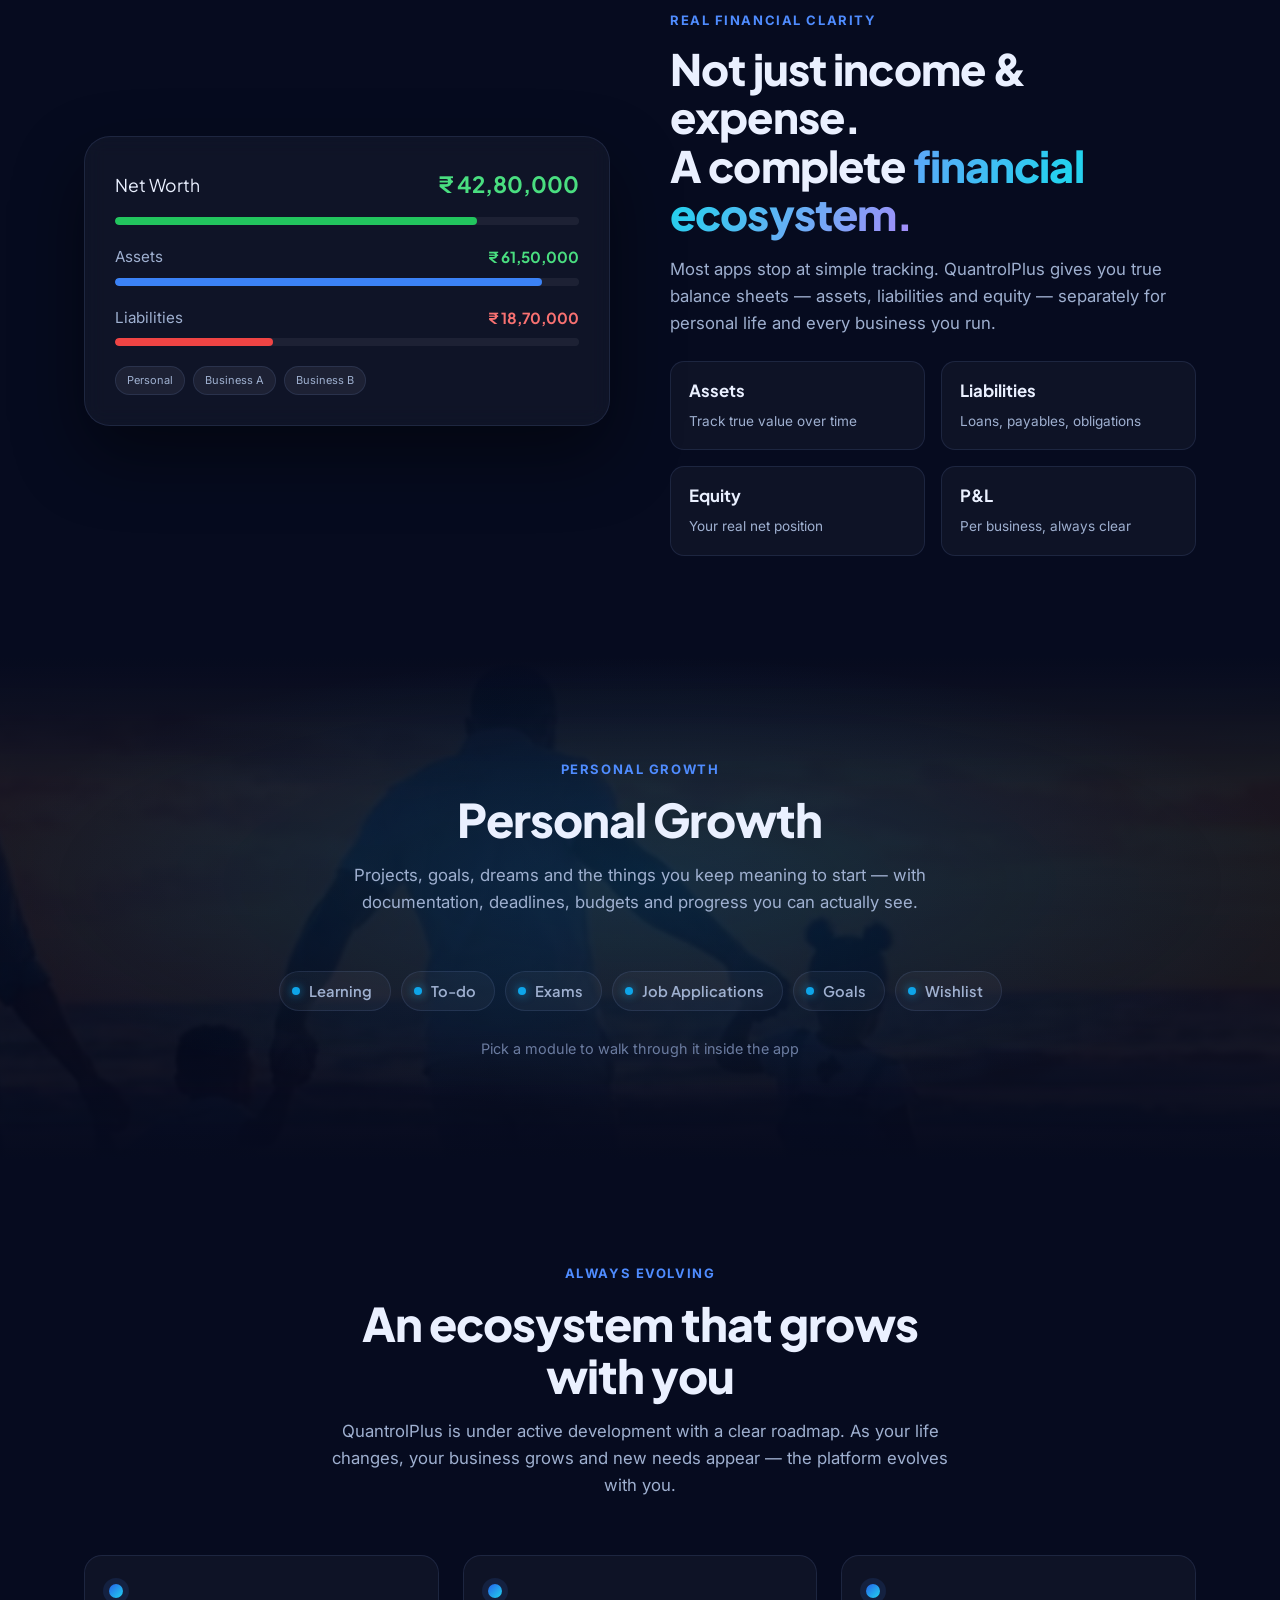
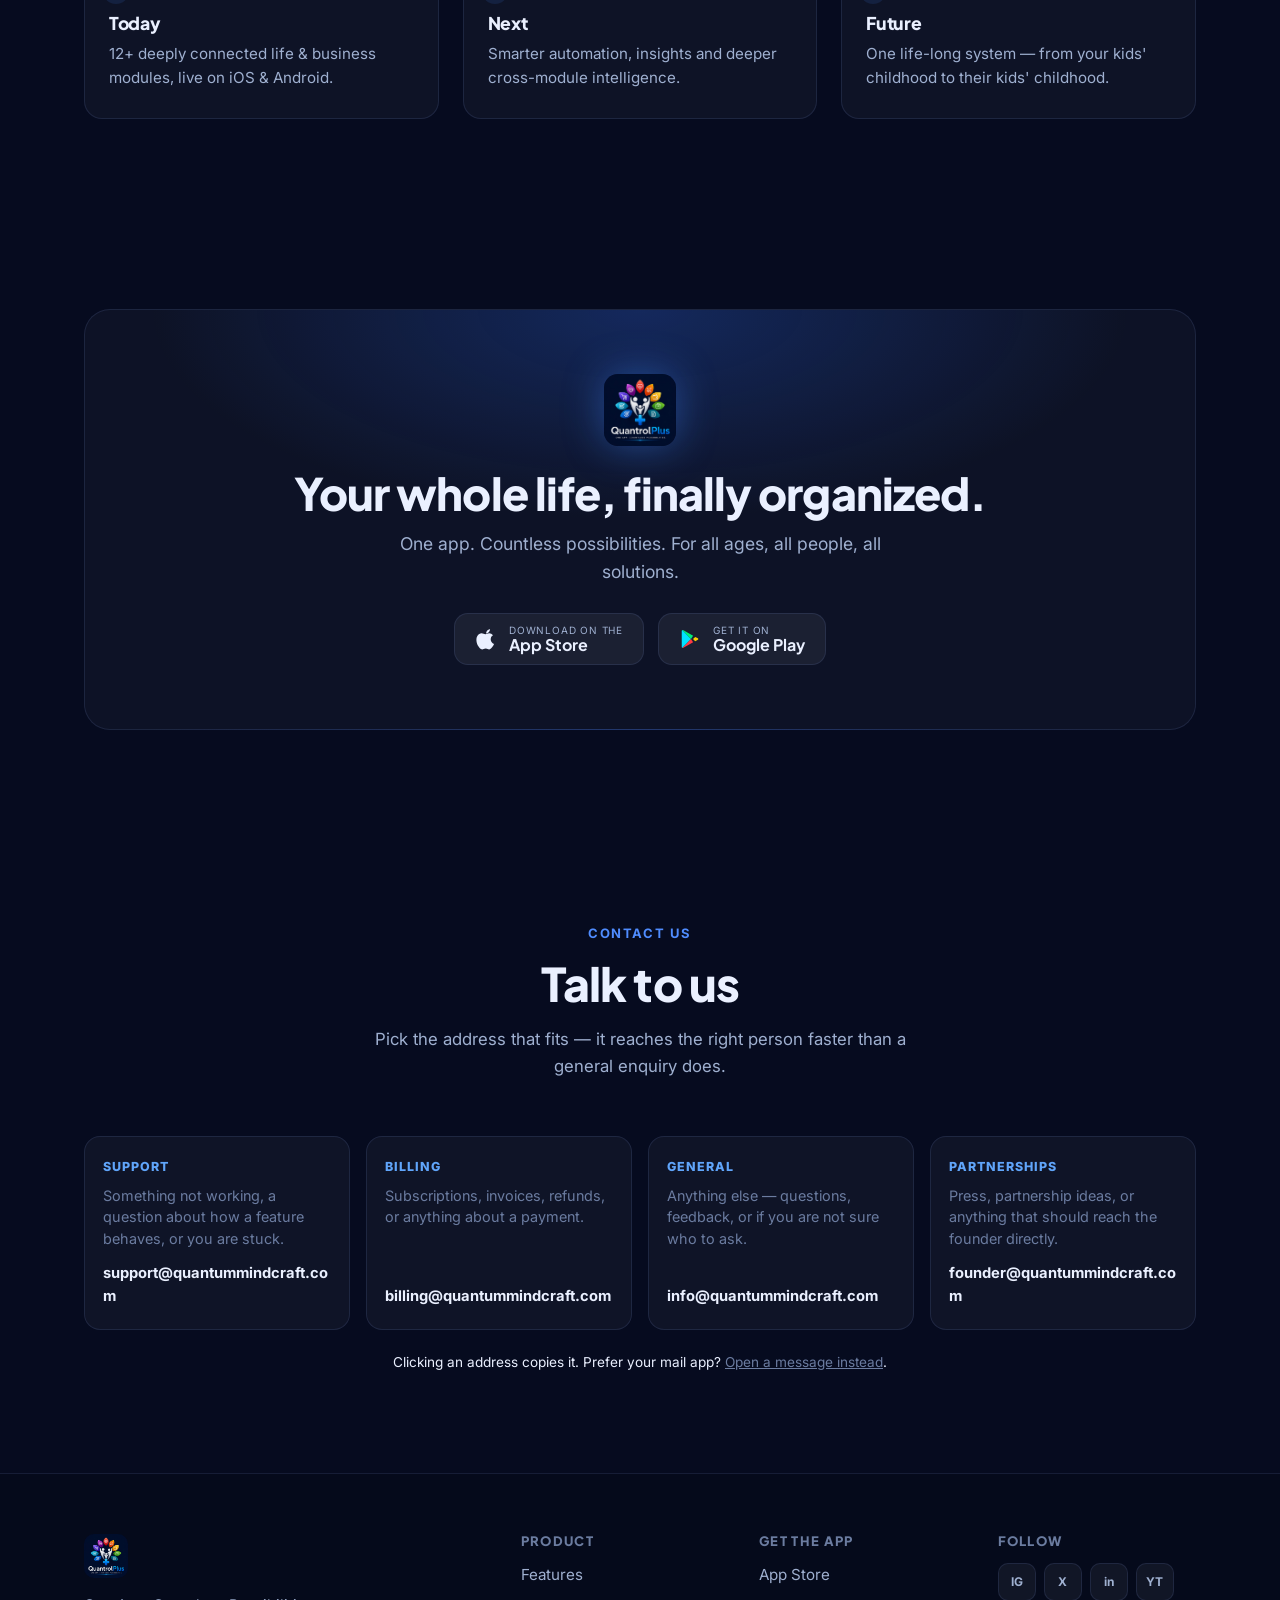
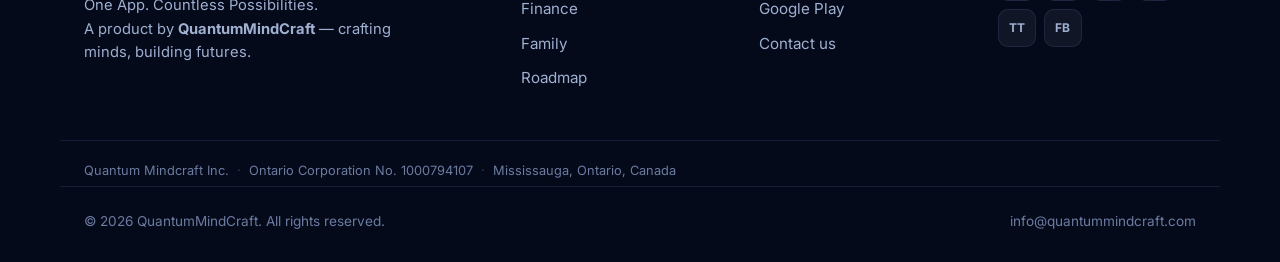
==== commit e8097734: "Fix the App Store link region; publish the legal entity Both App Store links pointed at apps.apple.c" ====
--- a/public/index.html
+++ b/public/index.html
@@ -28,7 +28,7 @@
   <link href="https://fonts.googleapis.com/css2?family=Plus+Jakarta+Sans:wght@400;500;600;700;800&family=Inter:wght@400;500;600&display=swap" rel="stylesheet" />
 
   <!-- ?v= is a cache buster: bump it whenever styles.css or script.js changes -->
-  <link rel="stylesheet" href="styles.css?v=31" />
+  <link rel="stylesheet" href="styles.css?v=32" />
 </head>
 <body>
   <!-- ===== Animated background ===== -->
@@ -143,7 +143,7 @@
           <h2>Your whole life, finally organized.</h2>
           <p>One app. Countless possibilities. For all ages, all people, all solutions.</p>
           <div class="hero-actions center">
-            <a href="https://apps.apple.com/in/app/quantrolplus/id6759055918" target="_blank" rel="noopener" class="store-badge">
+            <a href="https://apps.apple.com/app/id6759055918" target="_blank" rel="noopener" class="store-badge">
               <svg viewBox="0 0 24 24" width="22" height="22" fill="currentColor" aria-hidden="true"><path d="M16.365 1.43c0 1.14-.42 2.2-1.12 3-.77.9-2.03 1.6-3.07 1.52-.13-1.1.44-2.27 1.1-3.02.75-.86 2.06-1.5 3.09-1.5zM20.9 17.2c-.53 1.2-.78 1.74-1.46 2.8-.95 1.48-2.29 3.32-3.95 3.33-1.47.02-1.85-.96-3.85-.95-2 .01-2.42.97-3.9.96-1.66-.01-2.93-1.67-3.88-3.14-2.66-4.13-2.94-8.98-1.3-11.55C3.72 6.9 5.5 5.85 7.16 5.85c1.7 0 2.77.96 4.18.96 1.36 0 2.19-.96 4.16-.96 1.48 0 3.05.8 4.17 2.19-3.66 2-3.07 7.23.23 9.16z"/></svg>
               <span><small>Download on the</small><strong>App Store</strong></span>
             </a>
@@ -234,7 +234,7 @@
       </div>
       <div class="footer-col">
         <h5>Get the app</h5>
-        <a href="https://apps.apple.com/in/app/quantrolplus/id6759055918" target="_blank" rel="noopener">App Store</a>
+        <a href="https://apps.apple.com/app/id6759055918" target="_blank" rel="noopener">App Store</a>
         <a href="https://play.google.com/store/apps/details?id=com.mycompany.routinemashup" target="_blank" rel="noopener">Google Play</a>
         <a href="#contact">Contact us</a>
       </div>
@@ -250,6 +250,29 @@
         </div>
       </div>
     </div>
+    <!-- Legal entity details. Standard for an incorporated company, and
+         specifically what Dun & Bradstreet could not find when they rejected
+         the D-U-N-S request: "external sources show no listing that matches
+         the provided business name and address". A verifiable public record
+         tying the registered name to the corporation number is exactly the
+         external source that check looks for.
+
+         Schema.org markup so search engines and verification services can read
+         it as structured data rather than having to parse prose. -->
+    <div class="container footer-legal" itemscope itemtype="https://schema.org/Organization">
+      <span itemprop="legalName">Quantum Mindcraft Inc.</span>
+      <span class="sep" aria-hidden="true">·</span>
+      <span>Ontario Corporation No. 1000794107</span>
+      <span class="sep" aria-hidden="true">·</span>
+      <span itemprop="address" itemscope itemtype="https://schema.org/PostalAddress">
+        <span itemprop="addressLocality">Mississauga</span>,
+        <span itemprop="addressRegion">Ontario</span>,
+        <span itemprop="addressCountry">Canada</span>
+      </span>
+      <meta itemprop="email" content="info@quantummindcraft.com">
+      <meta itemprop="url" content="https://quantummindcraft.com">
+    </div>
+
     <div class="container footer-bottom">
       <span>© <span id="year"></span> QuantumMindCraft. All rights reserved.</span>
       <button class="copy-mail copy-mail-plain" type="button"
--- a/public/styles.css
+++ b/public/styles.css
@@ -313,7 +313,17 @@
    the bubbles below the size their labels need */
 .topic-wrap { margin: 14px -24px 0; padding: 26px 24px; overflow-x: auto; overflow-y: hidden; }
 .topic-sizer { min-width: 1040px; container-type: inline-size; }
-.topic-field { position: relative; aspect-ratio: 1200 / 560; perspective: 1400px; }
+/* --vw/--vh are set by script.js to whichever canvas it packed into, so the
+   field always holds the right shape — landscape on a desktop, portrait on a
+   phone. The literals are the fallback if the script has not run yet. */
+.topic-field { position: relative; aspect-ratio: var(--vw, 1200) / var(--vh, 560); perspective: 1400px; }
+
+/* On a phone the field is packed portrait, so it fits the width and scrolls
+   DOWN with the page. Forcing 1040px here is what used to push it sideways. */
+@media (max-width: 1039px) {
+  .topic-wrap { overflow-x: visible; margin-inline: 0; padding-inline: 0; }
+  .topic-sizer { min-width: 0; }
+}
 /* The logo watermark. It hangs off the section rather than the field, because
    the field sits in a horizontally-scrolling wrapper that clips vertically —
    inside it the mark could never reach above the field's top edge.
@@ -680,3 +690,14 @@
   .topic-wrap.visible .topic-bub.reform { animation-duration: .12s; }
   .expander-inner { opacity: 1; transform: none; }
 }
+
+/* Legal entity line — quiet, but present. D&B rejected the D-U-N-S request
+   because no external source tied the registered name to the address; this is
+   the public record that check looks for. */
+.footer-legal {
+  display: flex; flex-wrap: wrap; gap: 8px; align-items: center;
+  padding-top: 20px; margin-bottom: 4px;
+  border-top: 1px solid var(--border);
+  font-size: .8rem; color: var(--text-faint);
+}
+.footer-legal .sep { opacity: .5; }
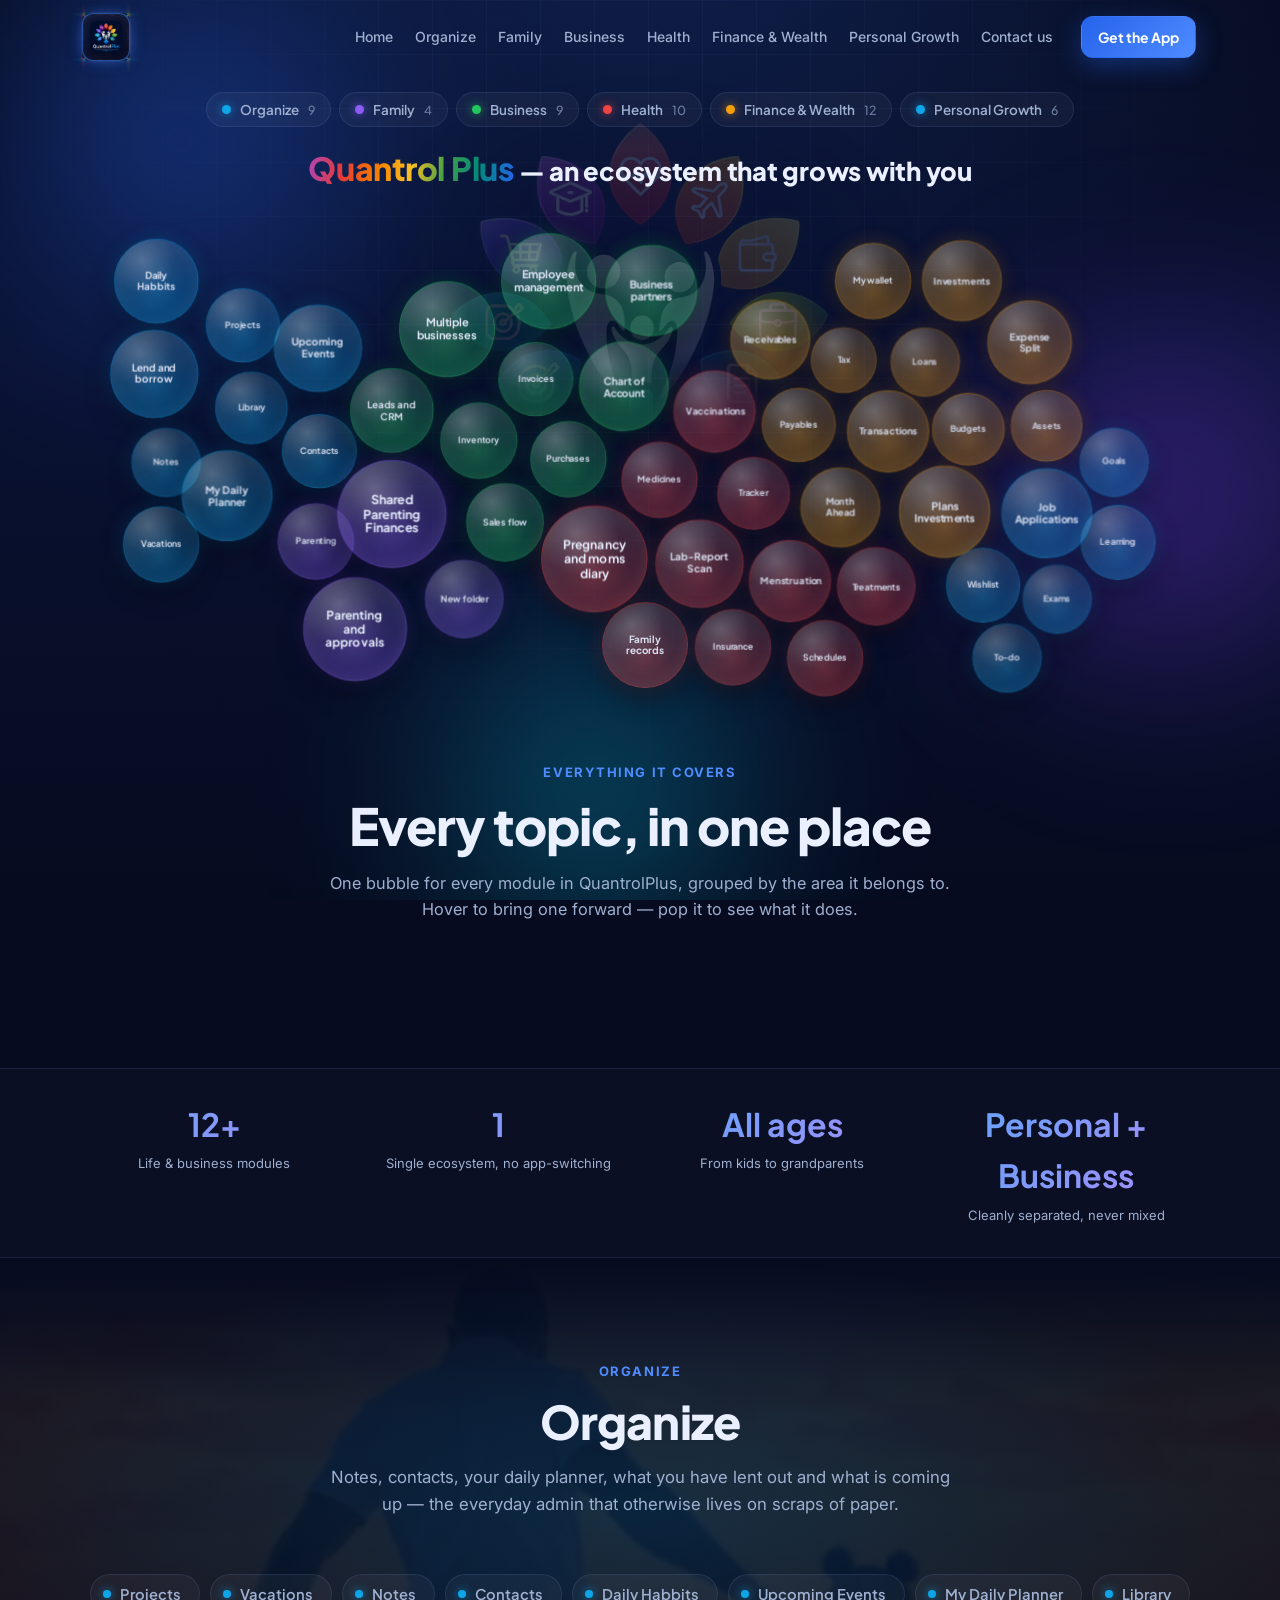
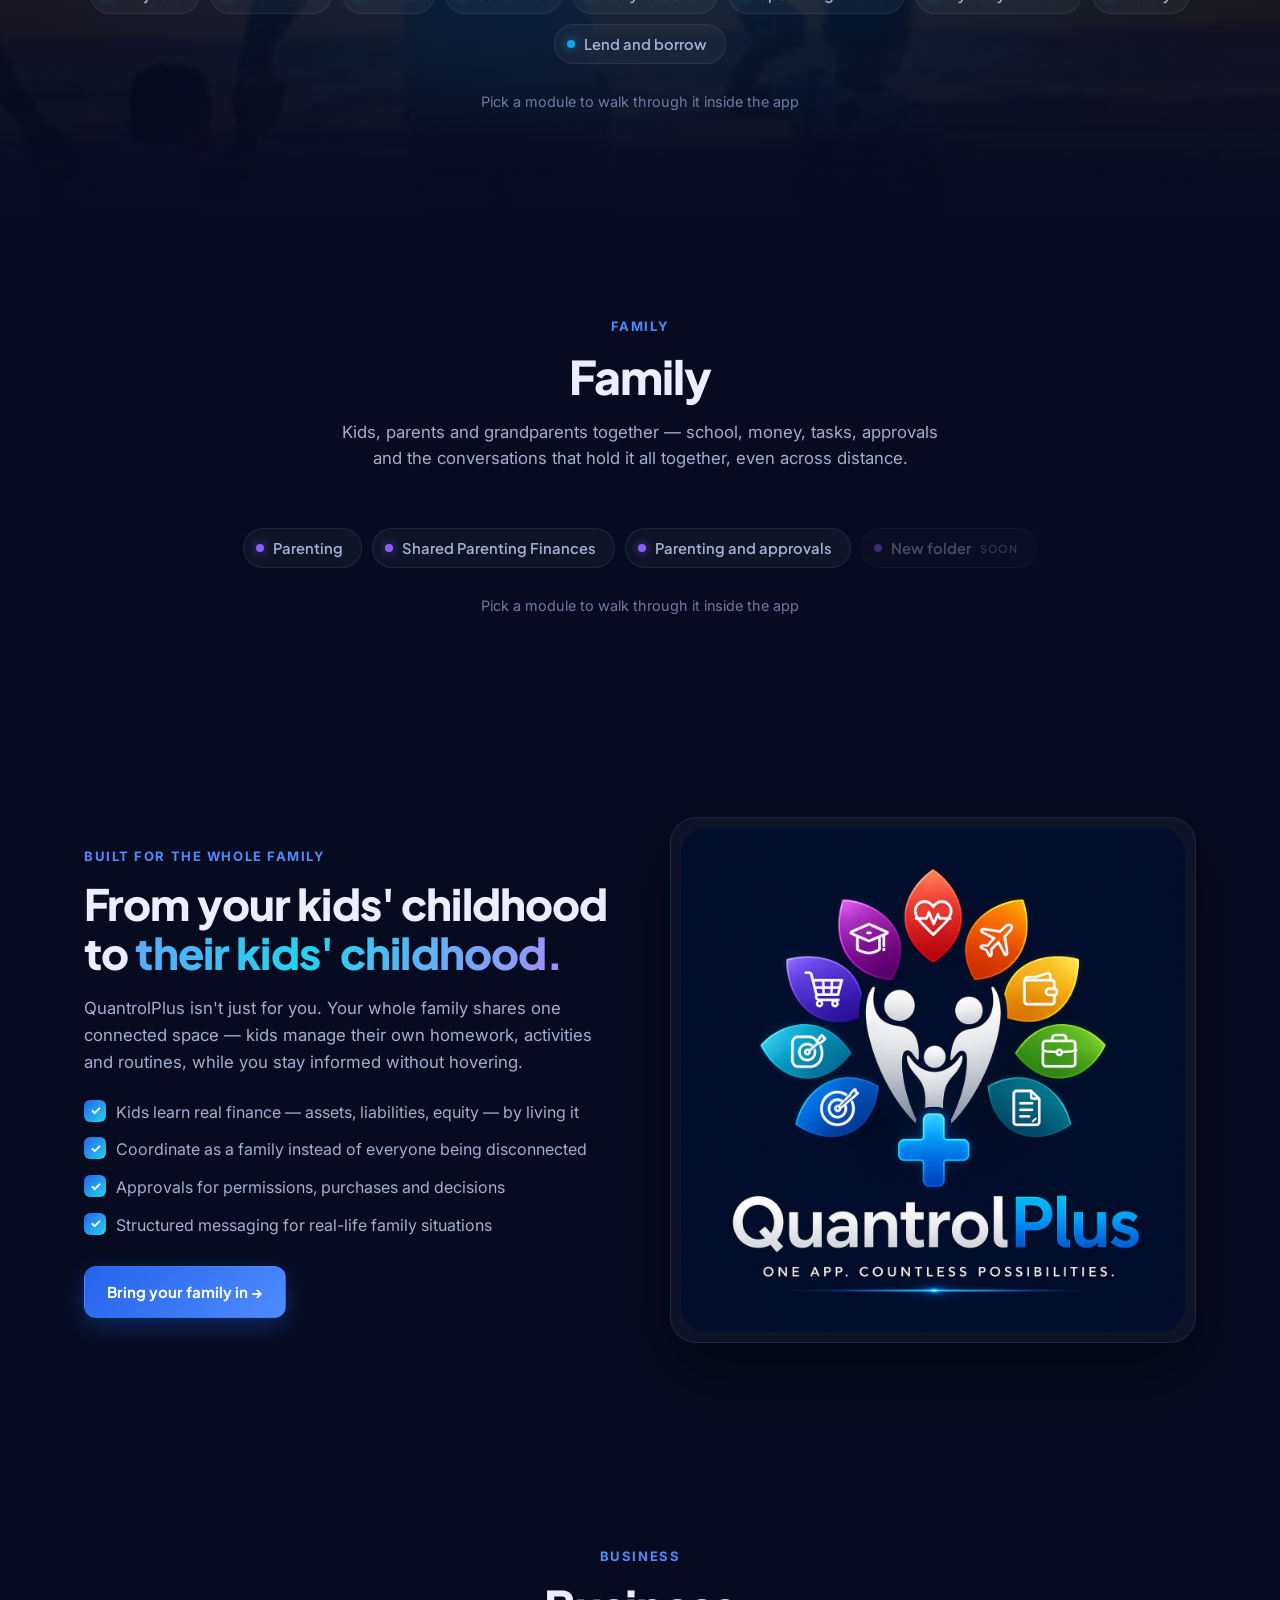
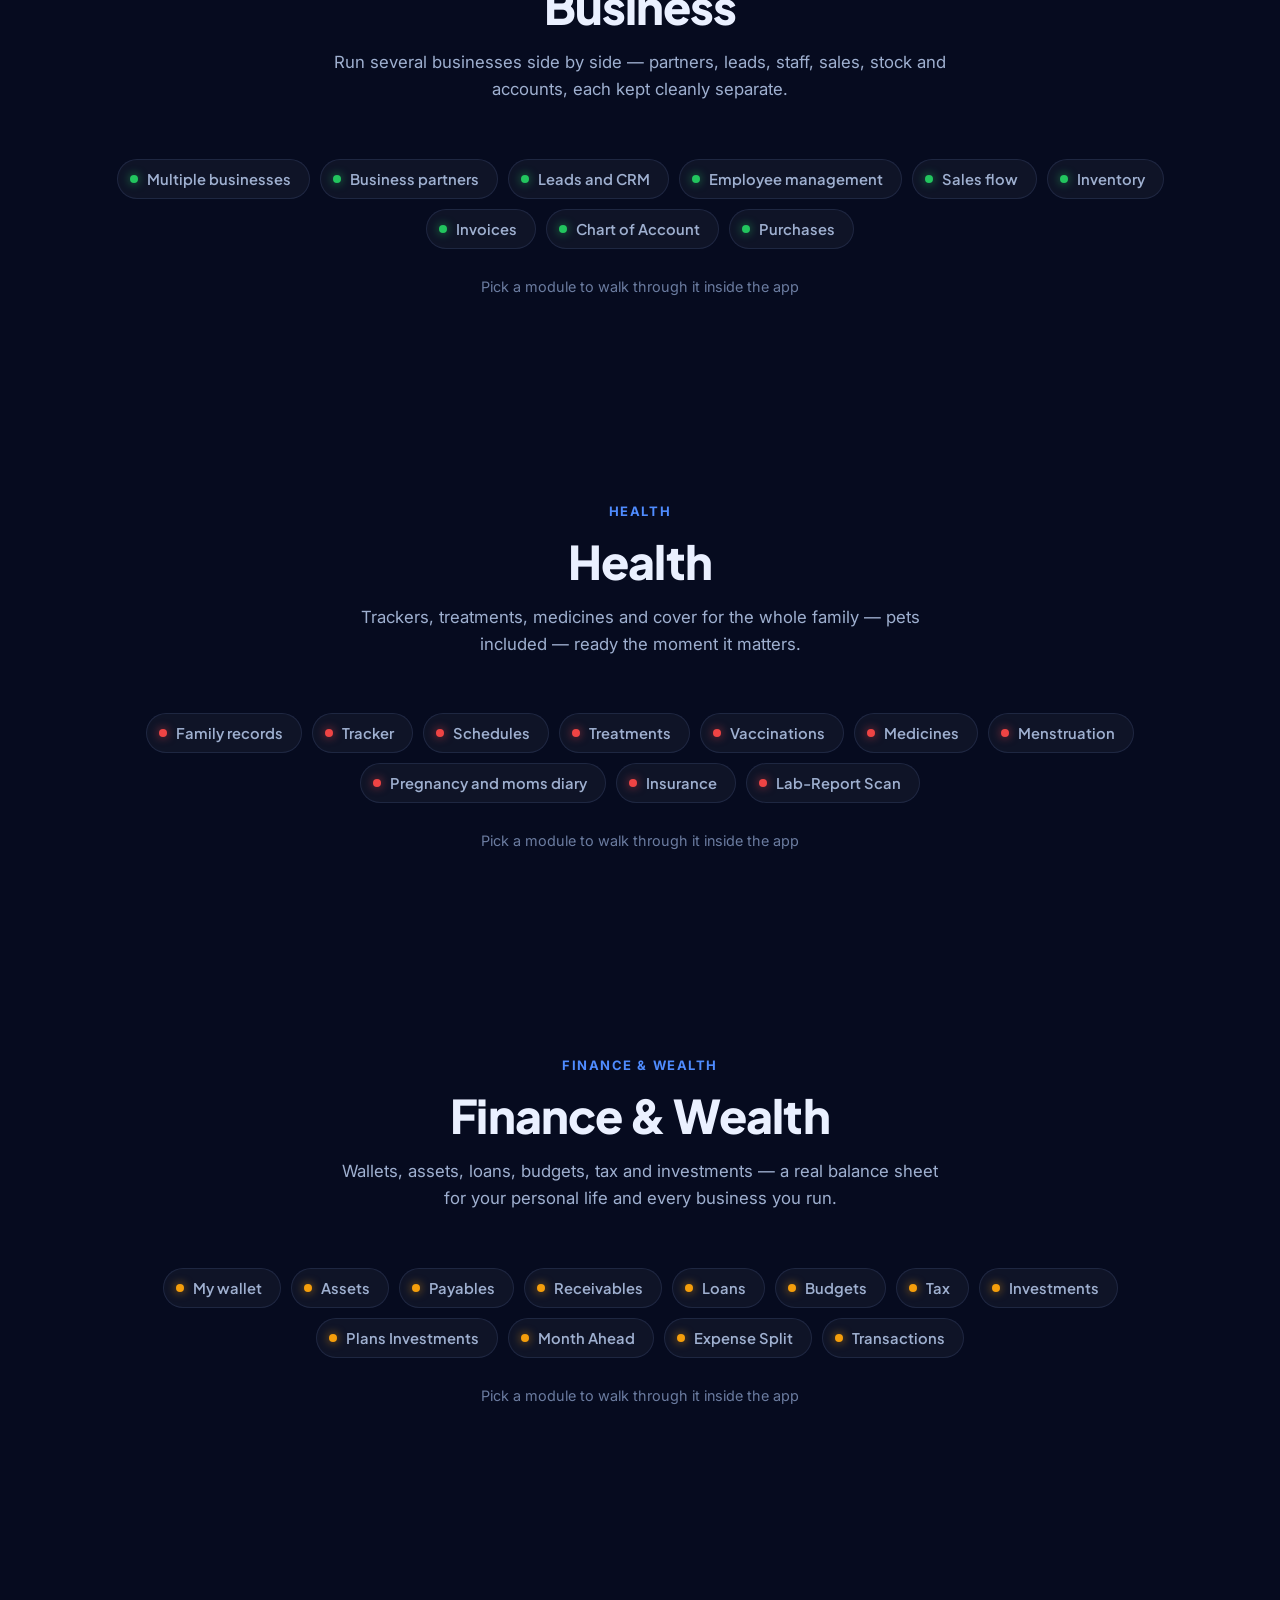
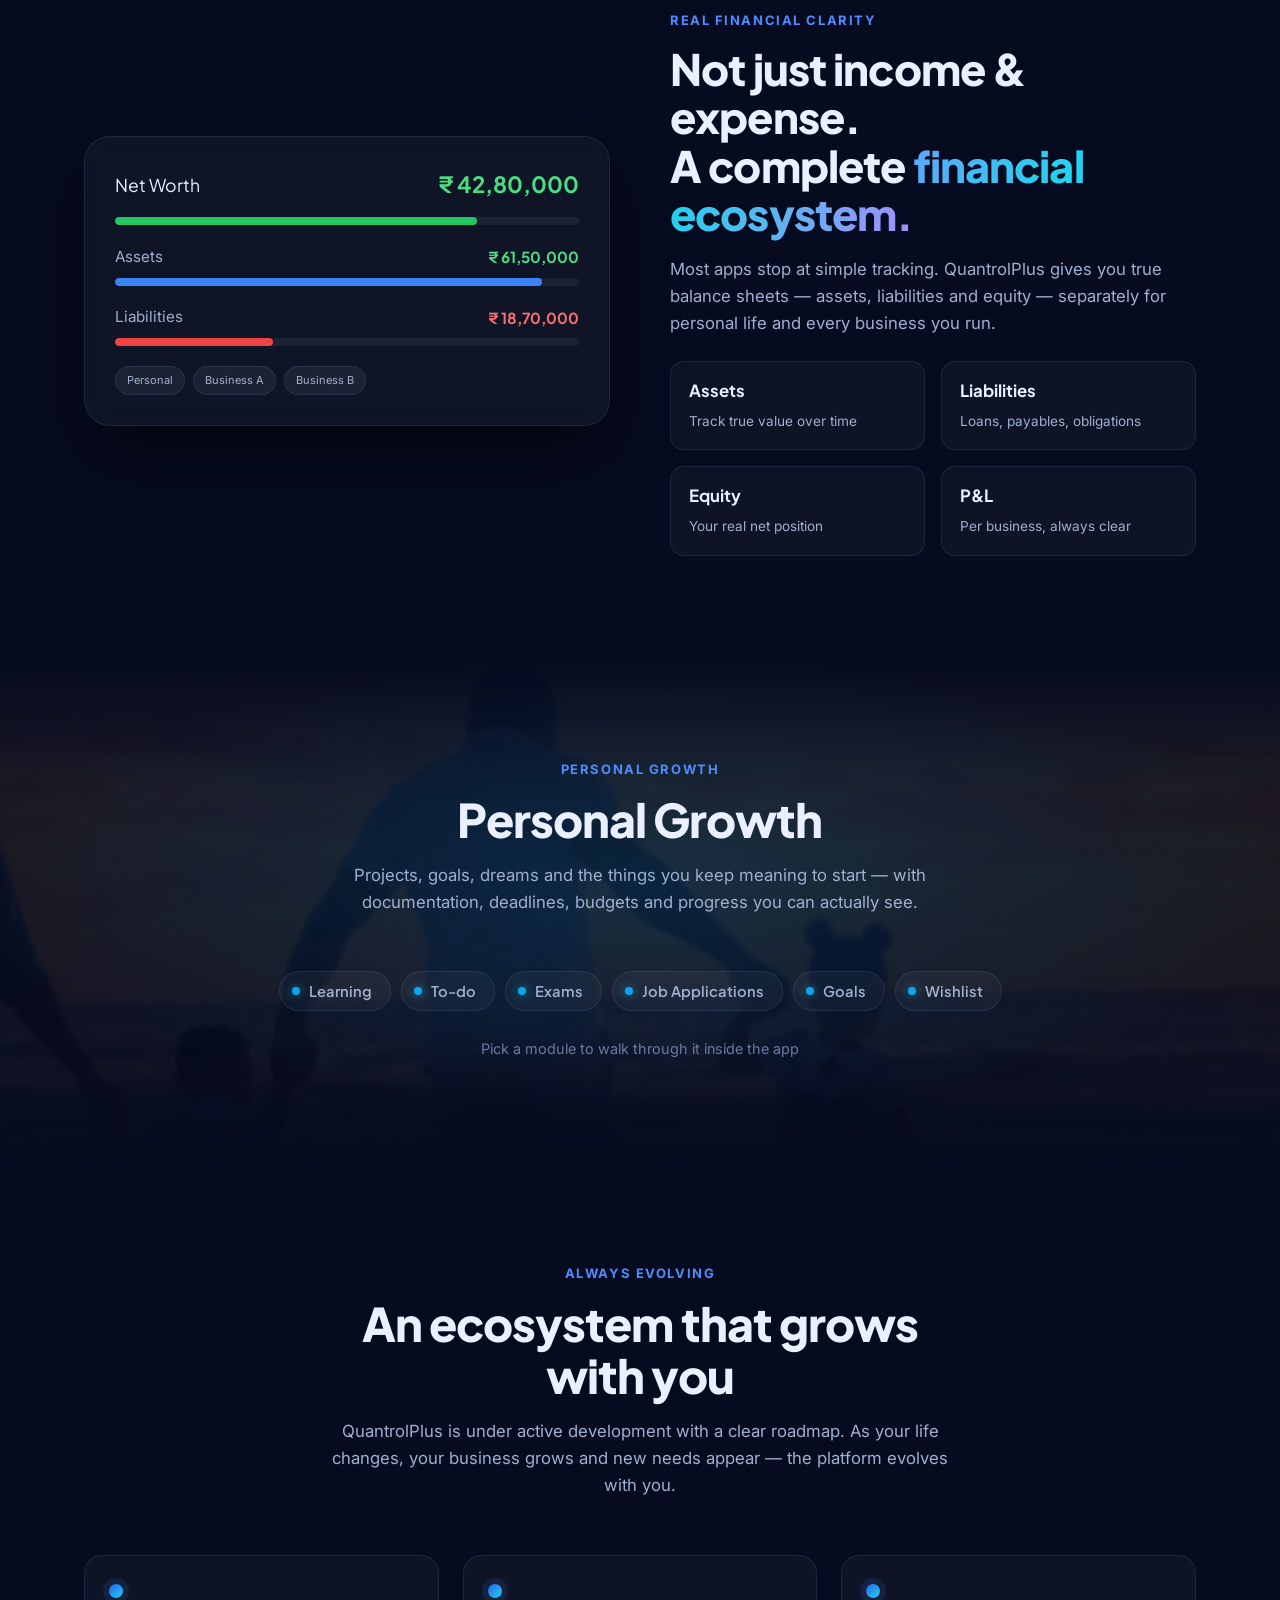
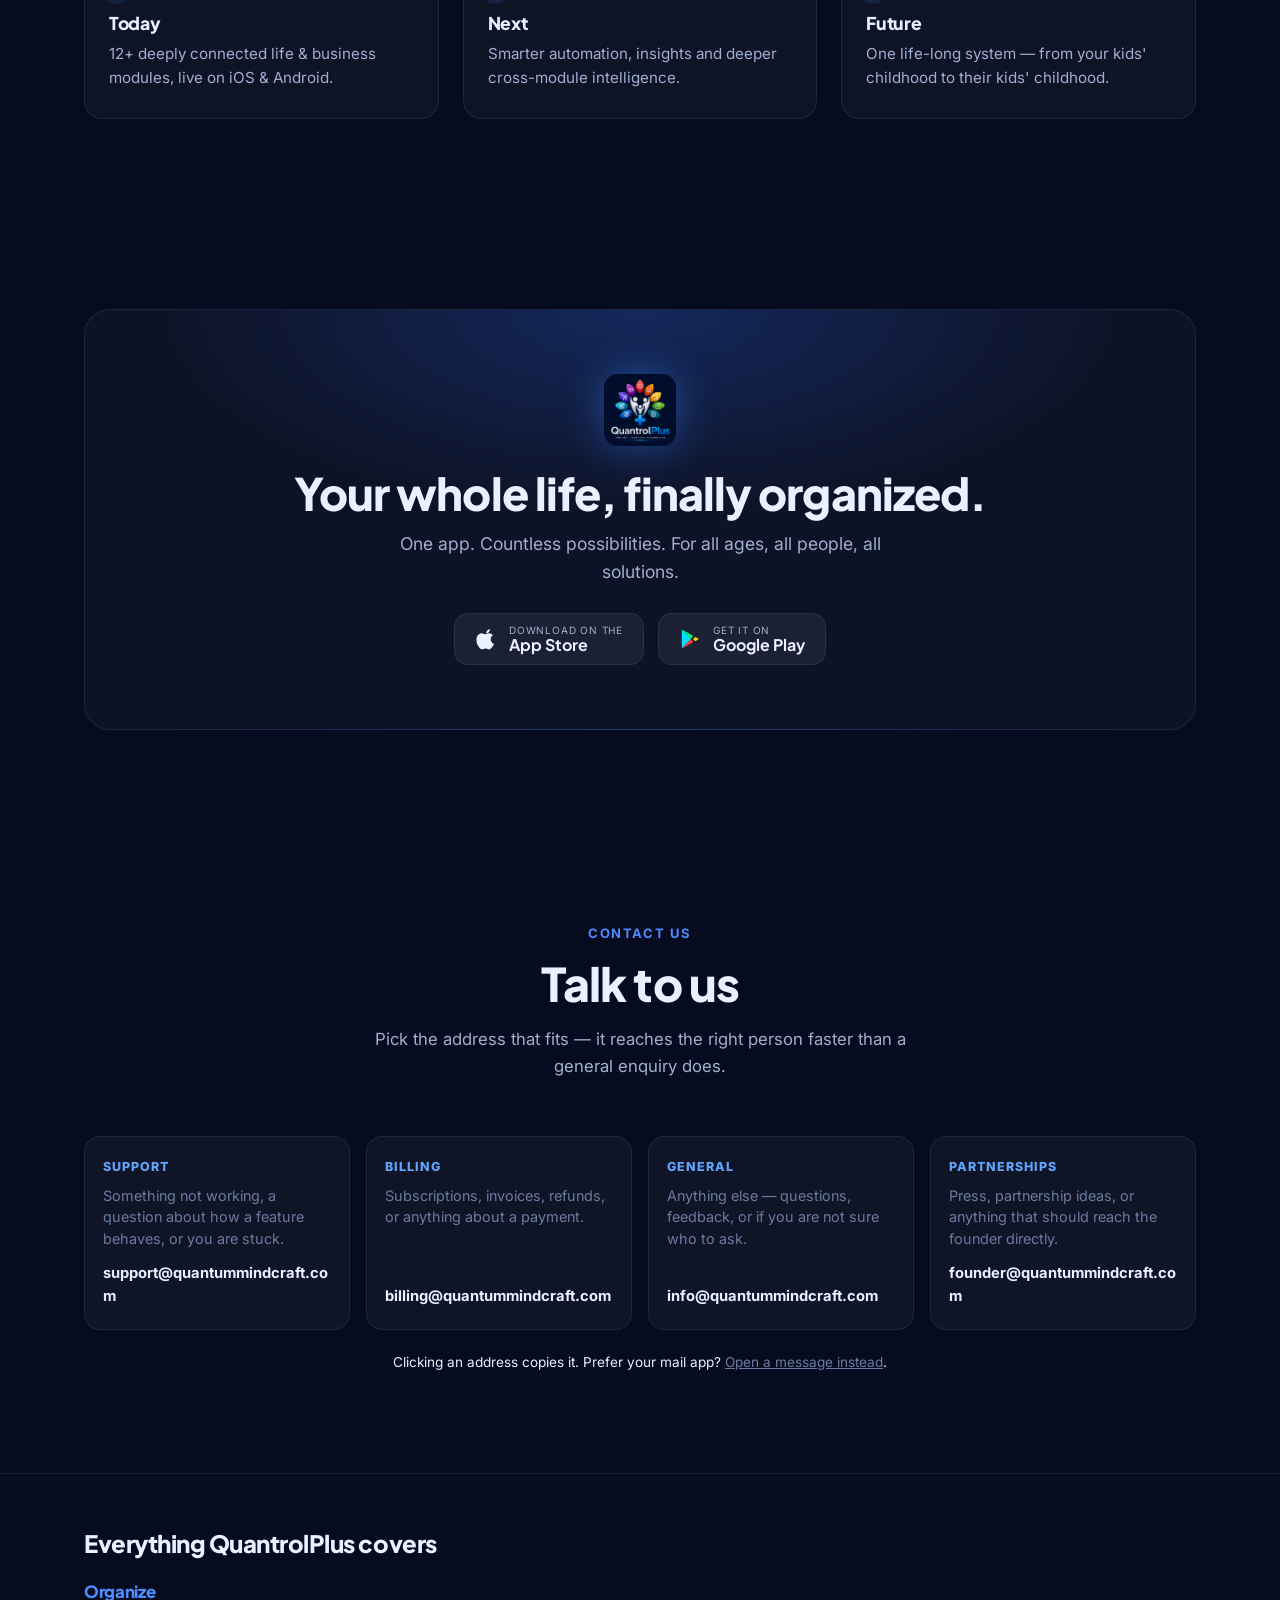
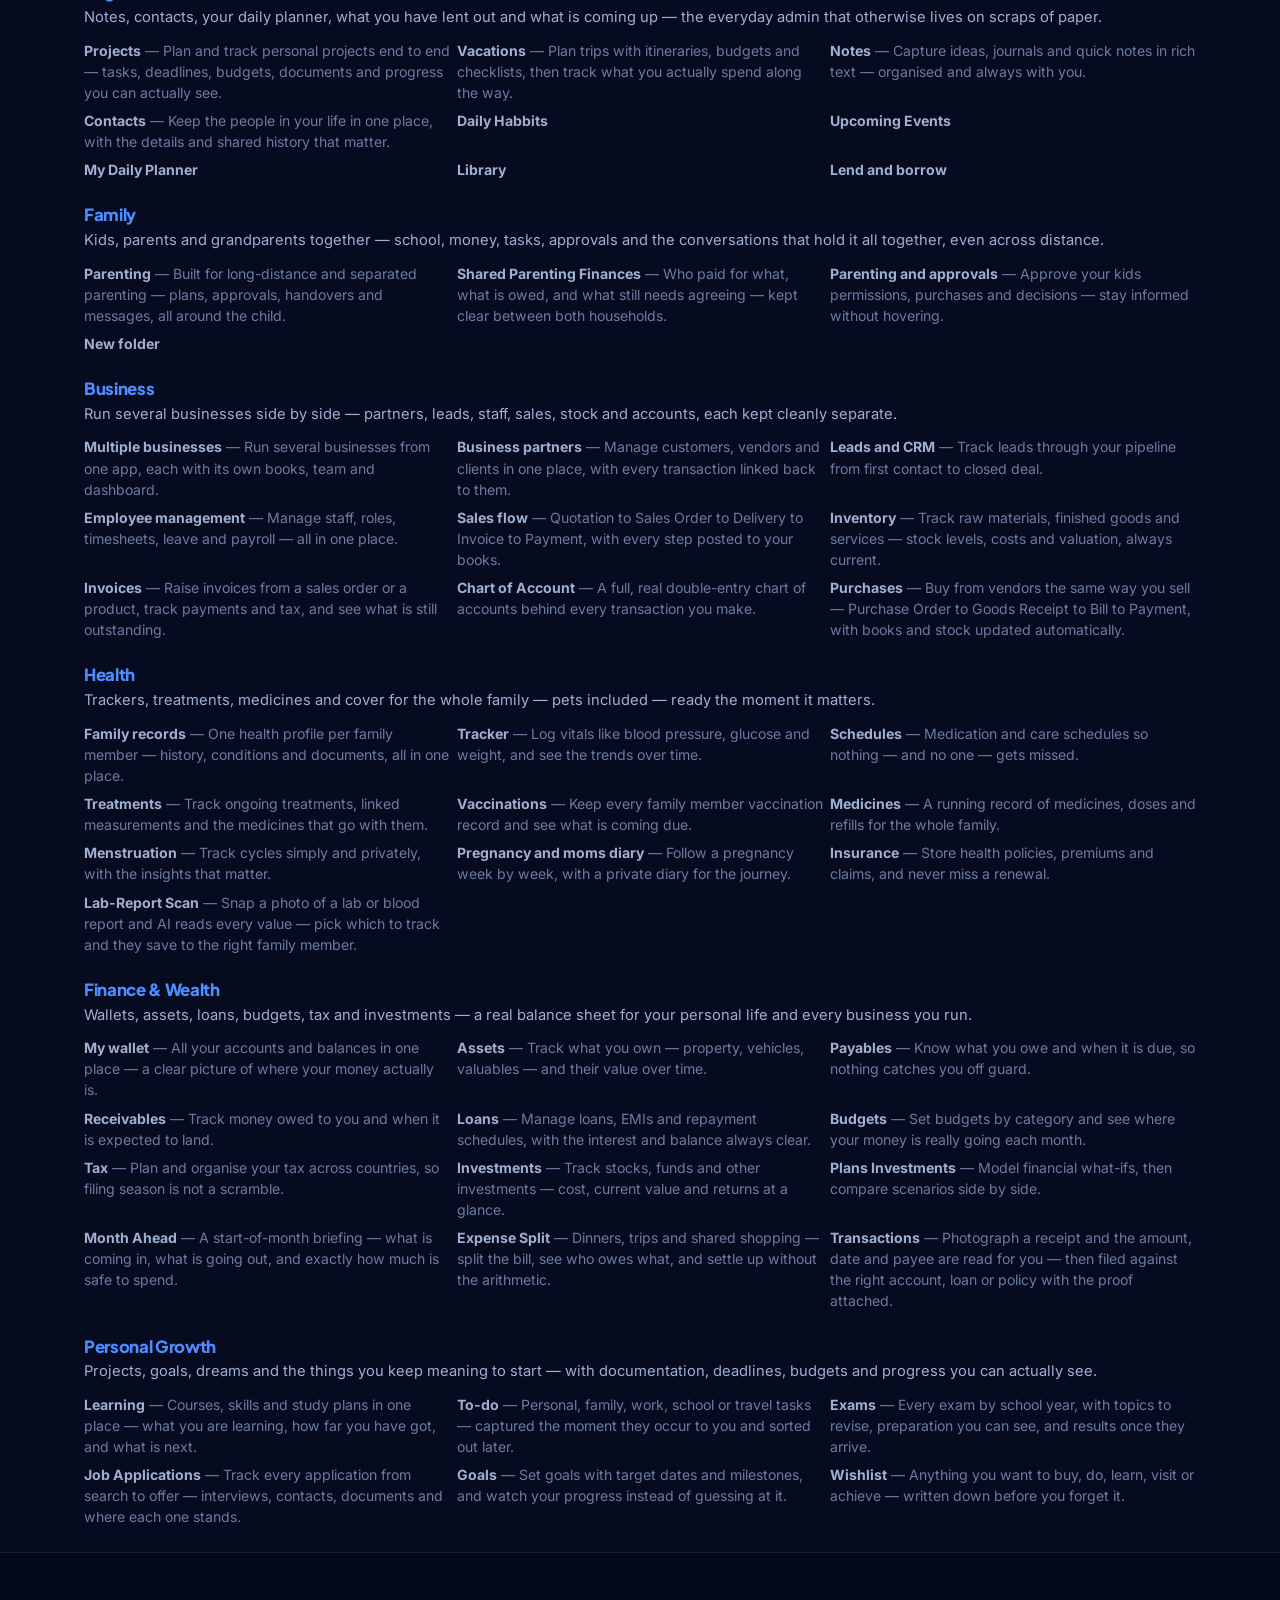
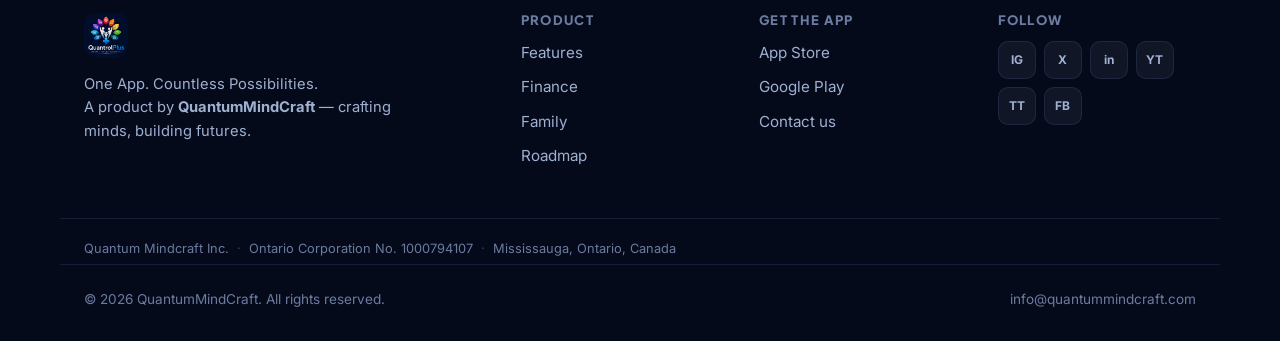
==== commit fceb7049: "Make the site indexable: crawlable copy, sitemap, robots.txt Search Console reported the homepage as" ====
--- a/public/index.html
+++ b/public/index.html
@@ -28,7 +28,7 @@
   <link href="https://fonts.googleapis.com/css2?family=Plus+Jakarta+Sans:wght@400;500;600;700;800&family=Inter:wght@400;500;600&display=swap" rel="stylesheet" />
 
   <!-- ?v= is a cache buster: bump it whenever styles.css or script.js changes -->
-  <link rel="stylesheet" href="styles.css?v=32" />
+  <link rel="stylesheet" href="styles.css?v=33" />
 </head>
 <body>
   <!-- ===== Animated background ===== -->
@@ -219,6 +219,100 @@
   </main>
 
   <!-- ===== Footer ===== -->
+  <!-- Generated by tools/build-content.js from the same folders that produce
+       content.json. Do not edit between the markers — it is overwritten on
+       every deploy. It exists because the rest of the page is built by
+       JavaScript, and Google reported the site as "Crawled — currently not
+       indexed": a crawler was receiving a shell. This is real, visible copy,
+       not hidden text; cloaking is punished, and an index of what the app
+       covers is useful to a reader anyway. -->
+  <!-- BUILD:INDEX -->
+<section class="site-index" aria-label="Everything QuantrolPlus covers">
+<div class="container">
+<h2>Everything QuantrolPlus covers</h2>
+<div class="site-index-group">
+<h3>Organize</h3>
+<p>Notes, contacts, your daily planner, what you have lent out and what is coming up — the everyday admin that otherwise lives on scraps of paper.</p>
+<ul>
+<li><strong>Projects</strong> — Plan and track personal projects end to end — tasks, deadlines, budgets, documents and progress you can actually see.</li>
+<li><strong>Vacations</strong> — Plan trips with itineraries, budgets and checklists, then track what you actually spend along the way.</li>
+<li><strong>Notes</strong> — Capture ideas, journals and quick notes in rich text — organised and always with you.</li>
+<li><strong>Contacts</strong> — Keep the people in your life in one place, with the details and shared history that matter.</li>
+<li><strong>Daily Habbits</strong></li>
+<li><strong>Upcoming Events</strong></li>
+<li><strong>My Daily Planner</strong></li>
+<li><strong>Library</strong></li>
+<li><strong>Lend and borrow</strong></li>
+</ul></div>
+<div class="site-index-group">
+<h3>Family</h3>
+<p>Kids, parents and grandparents together — school, money, tasks, approvals and the conversations that hold it all together, even across distance.</p>
+<ul>
+<li><strong>Parenting</strong> — Built for long-distance and separated parenting — plans, approvals, handovers and messages, all around the child.</li>
+<li><strong>Shared Parenting Finances</strong> — Who paid for what, what is owed, and what still needs agreeing — kept clear between both households.</li>
+<li><strong>Parenting and approvals</strong> — Approve your kids permissions, purchases and decisions — stay informed without hovering.</li>
+<li><strong>New folder</strong></li>
+</ul></div>
+<div class="site-index-group">
+<h3>Business</h3>
+<p>Run several businesses side by side — partners, leads, staff, sales, stock and accounts, each kept cleanly separate.</p>
+<ul>
+<li><strong>Multiple businesses</strong> — Run several businesses from one app, each with its own books, team and dashboard.</li>
+<li><strong>Business partners</strong> — Manage customers, vendors and clients in one place, with every transaction linked back to them.</li>
+<li><strong>Leads and CRM</strong> — Track leads through your pipeline from first contact to closed deal.</li>
+<li><strong>Employee management</strong> — Manage staff, roles, timesheets, leave and payroll — all in one place.</li>
+<li><strong>Sales flow</strong> — Quotation to Sales Order to Delivery to Invoice to Payment, with every step posted to your books.</li>
+<li><strong>Inventory</strong> — Track raw materials, finished goods and services — stock levels, costs and valuation, always current.</li>
+<li><strong>Invoices</strong> — Raise invoices from a sales order or a product, track payments and tax, and see what is still outstanding.</li>
+<li><strong>Chart of Account</strong> — A full, real double-entry chart of accounts behind every transaction you make.</li>
+<li><strong>Purchases</strong> — Buy from vendors the same way you sell — Purchase Order to Goods Receipt to Bill to Payment, with books and stock updated automatically.</li>
+</ul></div>
+<div class="site-index-group">
+<h3>Health</h3>
+<p>Trackers, treatments, medicines and cover for the whole family — pets included — ready the moment it matters.</p>
+<ul>
+<li><strong>Family records</strong> — One health profile per family member — history, conditions and documents, all in one place.</li>
+<li><strong>Tracker</strong> — Log vitals like blood pressure, glucose and weight, and see the trends over time.</li>
+<li><strong>Schedules</strong> — Medication and care schedules so nothing — and no one — gets missed.</li>
+<li><strong>Treatments</strong> — Track ongoing treatments, linked measurements and the medicines that go with them.</li>
+<li><strong>Vaccinations</strong> — Keep every family member vaccination record and see what is coming due.</li>
+<li><strong>Medicines</strong> — A running record of medicines, doses and refills for the whole family.</li>
+<li><strong>Menstruation</strong> — Track cycles simply and privately, with the insights that matter.</li>
+<li><strong>Pregnancy and moms diary</strong> — Follow a pregnancy week by week, with a private diary for the journey.</li>
+<li><strong>Insurance</strong> — Store health policies, premiums and claims, and never miss a renewal.</li>
+<li><strong>Lab-Report Scan</strong> — Snap a photo of a lab or blood report and AI reads every value — pick which to track and they save to the right family member.</li>
+</ul></div>
+<div class="site-index-group">
+<h3>Finance &amp; Wealth</h3>
+<p>Wallets, assets, loans, budgets, tax and investments — a real balance sheet for your personal life and every business you run.</p>
+<ul>
+<li><strong>My wallet</strong> — All your accounts and balances in one place — a clear picture of where your money actually is.</li>
+<li><strong>Assets</strong> — Track what you own — property, vehicles, valuables — and their value over time.</li>
+<li><strong>Payables</strong> — Know what you owe and when it is due, so nothing catches you off guard.</li>
+<li><strong>Receivables</strong> — Track money owed to you and when it is expected to land.</li>
+<li><strong>Loans</strong> — Manage loans, EMIs and repayment schedules, with the interest and balance always clear.</li>
+<li><strong>Budgets</strong> — Set budgets by category and see where your money is really going each month.</li>
+<li><strong>Tax</strong> — Plan and organise your tax across countries, so filing season is not a scramble.</li>
+<li><strong>Investments</strong> — Track stocks, funds and other investments — cost, current value and returns at a glance.</li>
+<li><strong>Plans Investments</strong> — Model financial what-ifs, then compare scenarios side by side.</li>
+<li><strong>Month Ahead</strong> — A start-of-month briefing — what is coming in, what is going out, and exactly how much is safe to spend.</li>
+<li><strong>Expense Split</strong> — Dinners, trips and shared shopping — split the bill, see who owes what, and settle up without the arithmetic.</li>
+<li><strong>Transactions</strong> — Photograph a receipt and the amount, date and payee are read for you — then filed against the right account, loan or policy with the proof attached.</li>
+</ul></div>
+<div class="site-index-group">
+<h3>Personal Growth</h3>
+<p>Projects, goals, dreams and the things you keep meaning to start — with documentation, deadlines, budgets and progress you can actually see.</p>
+<ul>
+<li><strong>Learning</strong> — Courses, skills and study plans in one place — what you are learning, how far you have got, and what is next.</li>
+<li><strong>To-do</strong> — Personal, family, work, school or travel tasks — captured the moment they occur to you and sorted out later.</li>
+<li><strong>Exams</strong> — Every exam by school year, with topics to revise, preparation you can see, and results once they arrive.</li>
+<li><strong>Job Applications</strong> — Track every application from search to offer — interviews, contacts, documents and where each one stands.</li>
+<li><strong>Goals</strong> — Set goals with target dates and milestones, and watch your progress instead of guessing at it.</li>
+<li><strong>Wishlist</strong> — Anything you want to buy, do, learn, visit or achieve — written down before you forget it.</li>
+</ul></div>
+</div></section>
+<!-- /BUILD:INDEX -->
+
   <footer class="footer">
     <div class="container footer-inner">
       <div class="footer-brand">
--- a/public/styles.css
+++ b/public/styles.css
@@ -701,3 +701,20 @@
   font-size: .8rem; color: var(--text-faint);
 }
 .footer-legal .sep { opacity: .5; }
+
+/* ===== Crawlable index ===== */
+/* Generated into index.html by build-content.js. Visible and readable — it is
+   a plain index of every module, useful to a person and legible to a crawler.
+   Deliberately not hidden: showing text to search engines that users cannot
+   see is cloaking. */
+.site-index { padding: 56px 0 24px; border-top: 1px solid var(--border); }
+.site-index h2 { font-size: 1.5rem; margin-bottom: 8px; }
+.site-index-group { margin-top: 26px; }
+.site-index-group h3 { font-size: 1.05rem; color: var(--blue-glow); margin-bottom: 4px; }
+.site-index-group > p { color: var(--text-dim); font-size: .92rem; margin-bottom: 10px; }
+.site-index ul {
+  list-style: none; display: grid; gap: 7px;
+  grid-template-columns: repeat(auto-fit, minmax(280px, 1fr));
+}
+.site-index li { color: var(--text-faint); font-size: .88rem; line-height: 1.5; }
+.site-index li strong { color: var(--text-dim); }
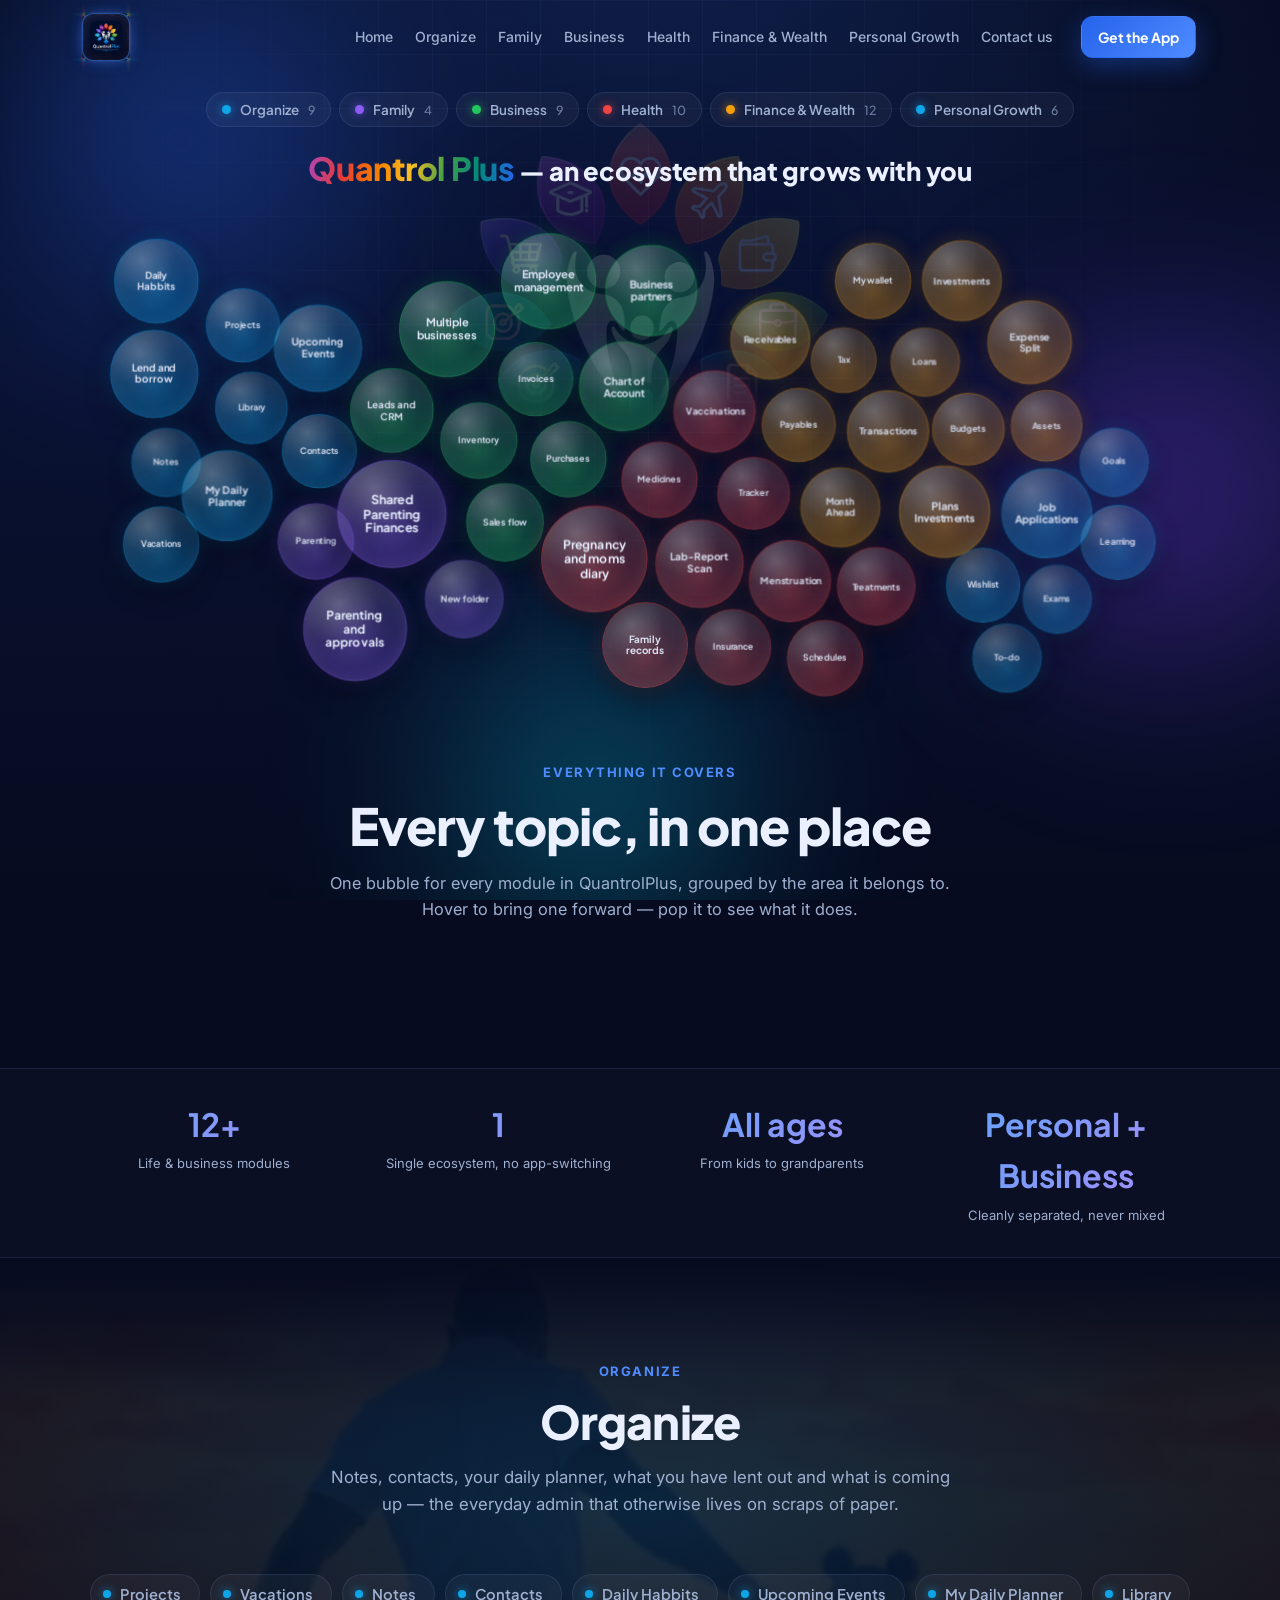
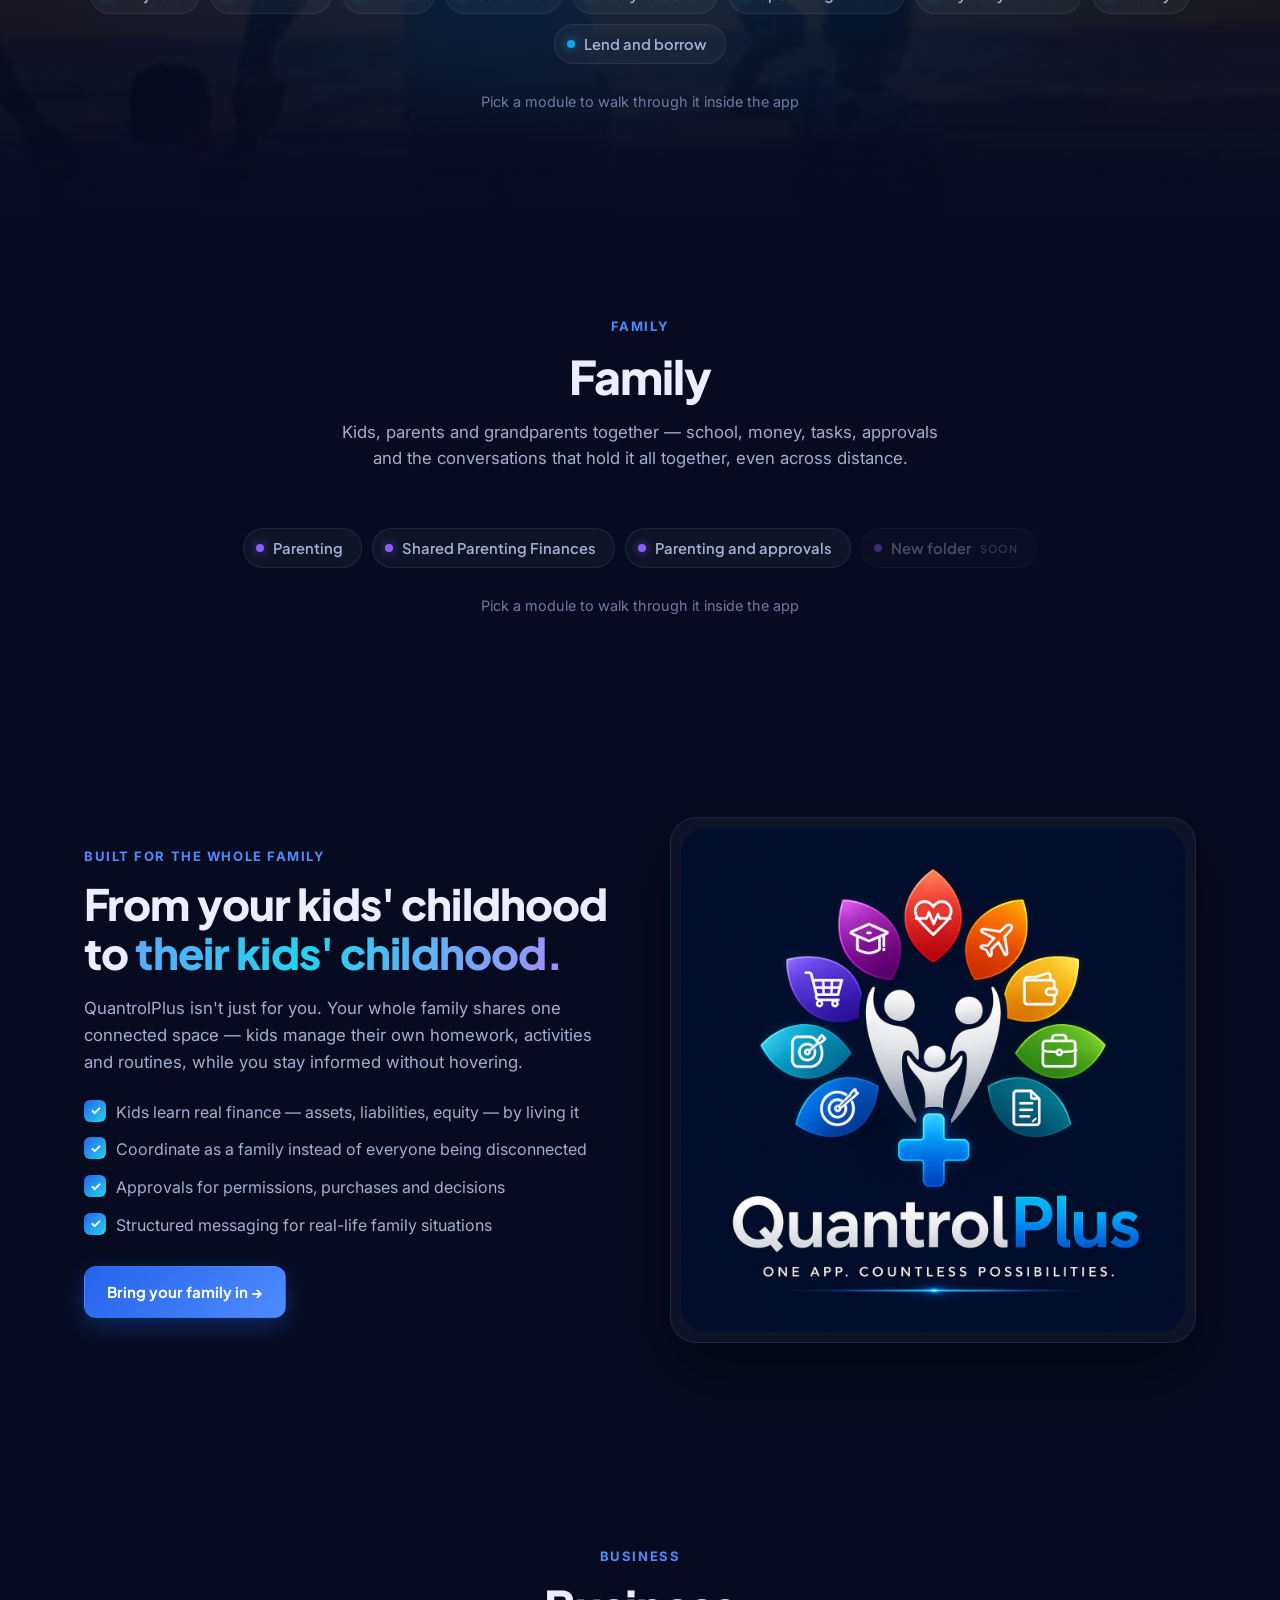
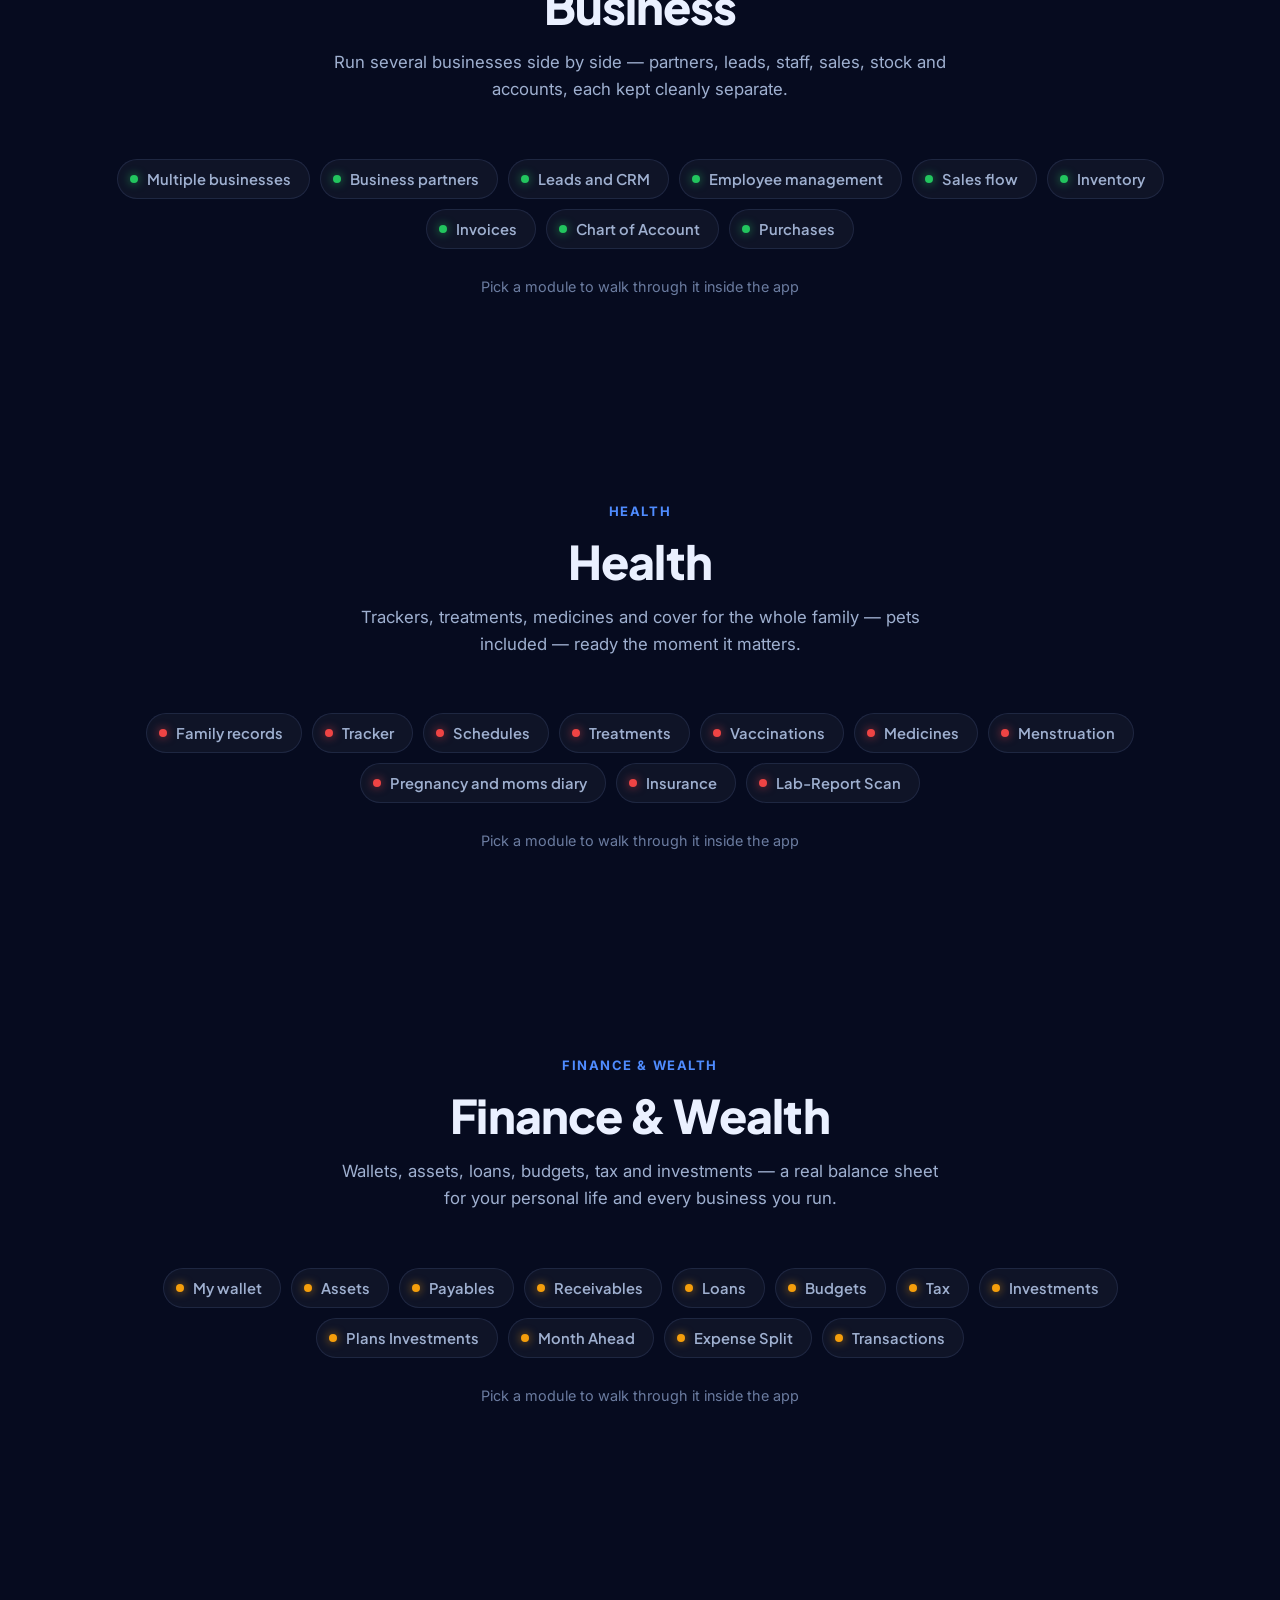
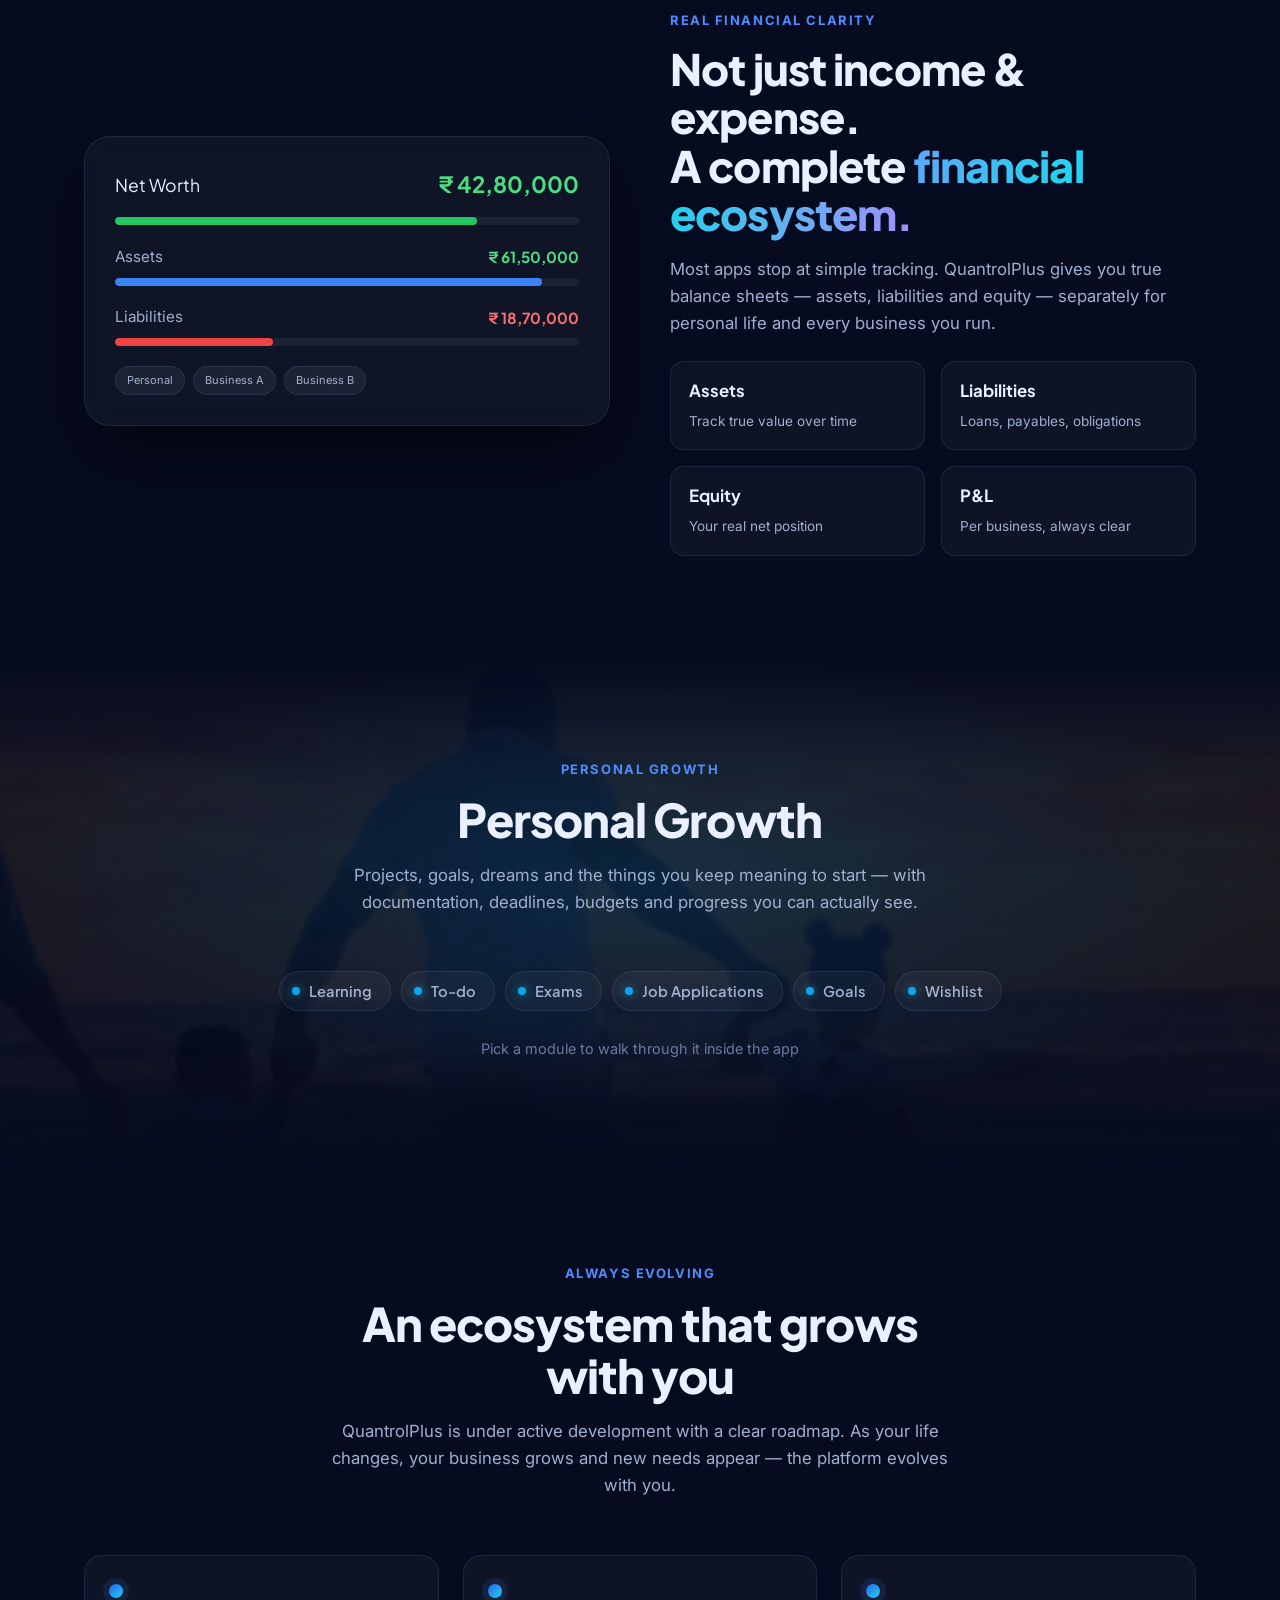
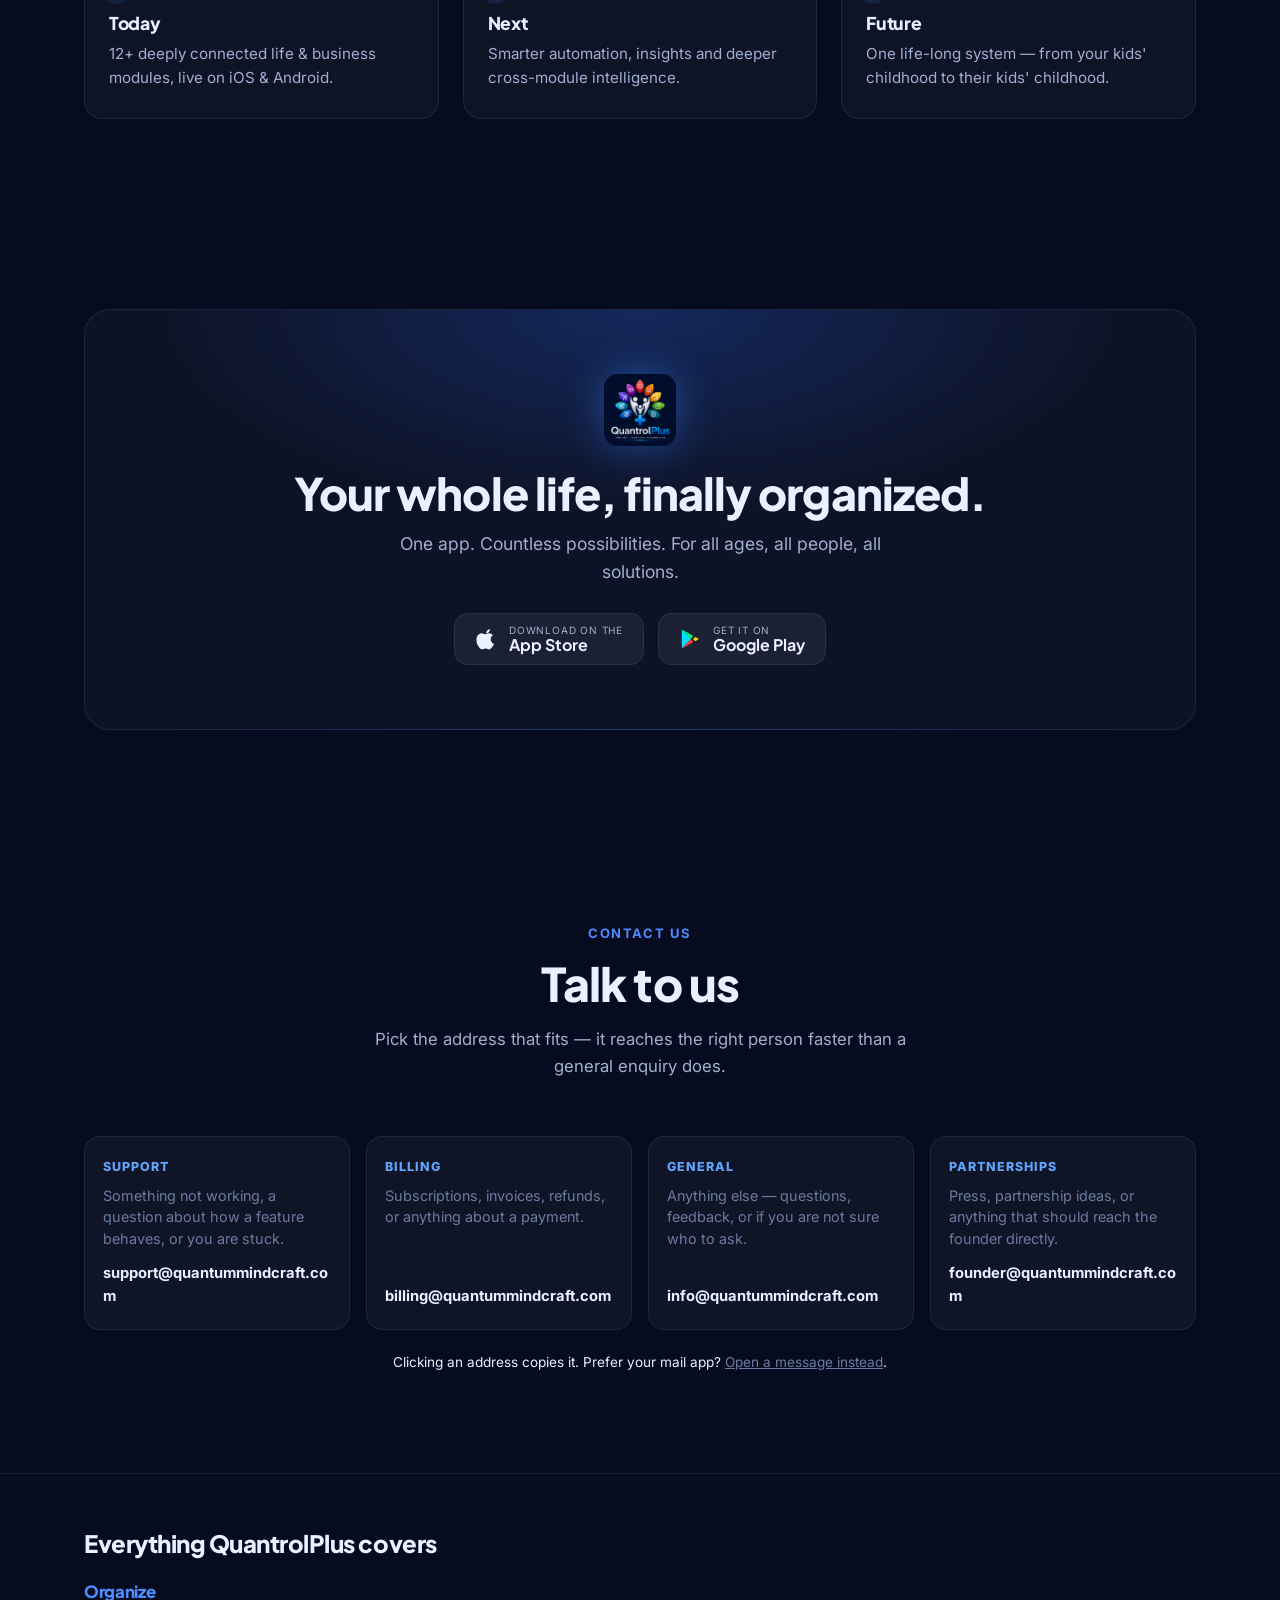
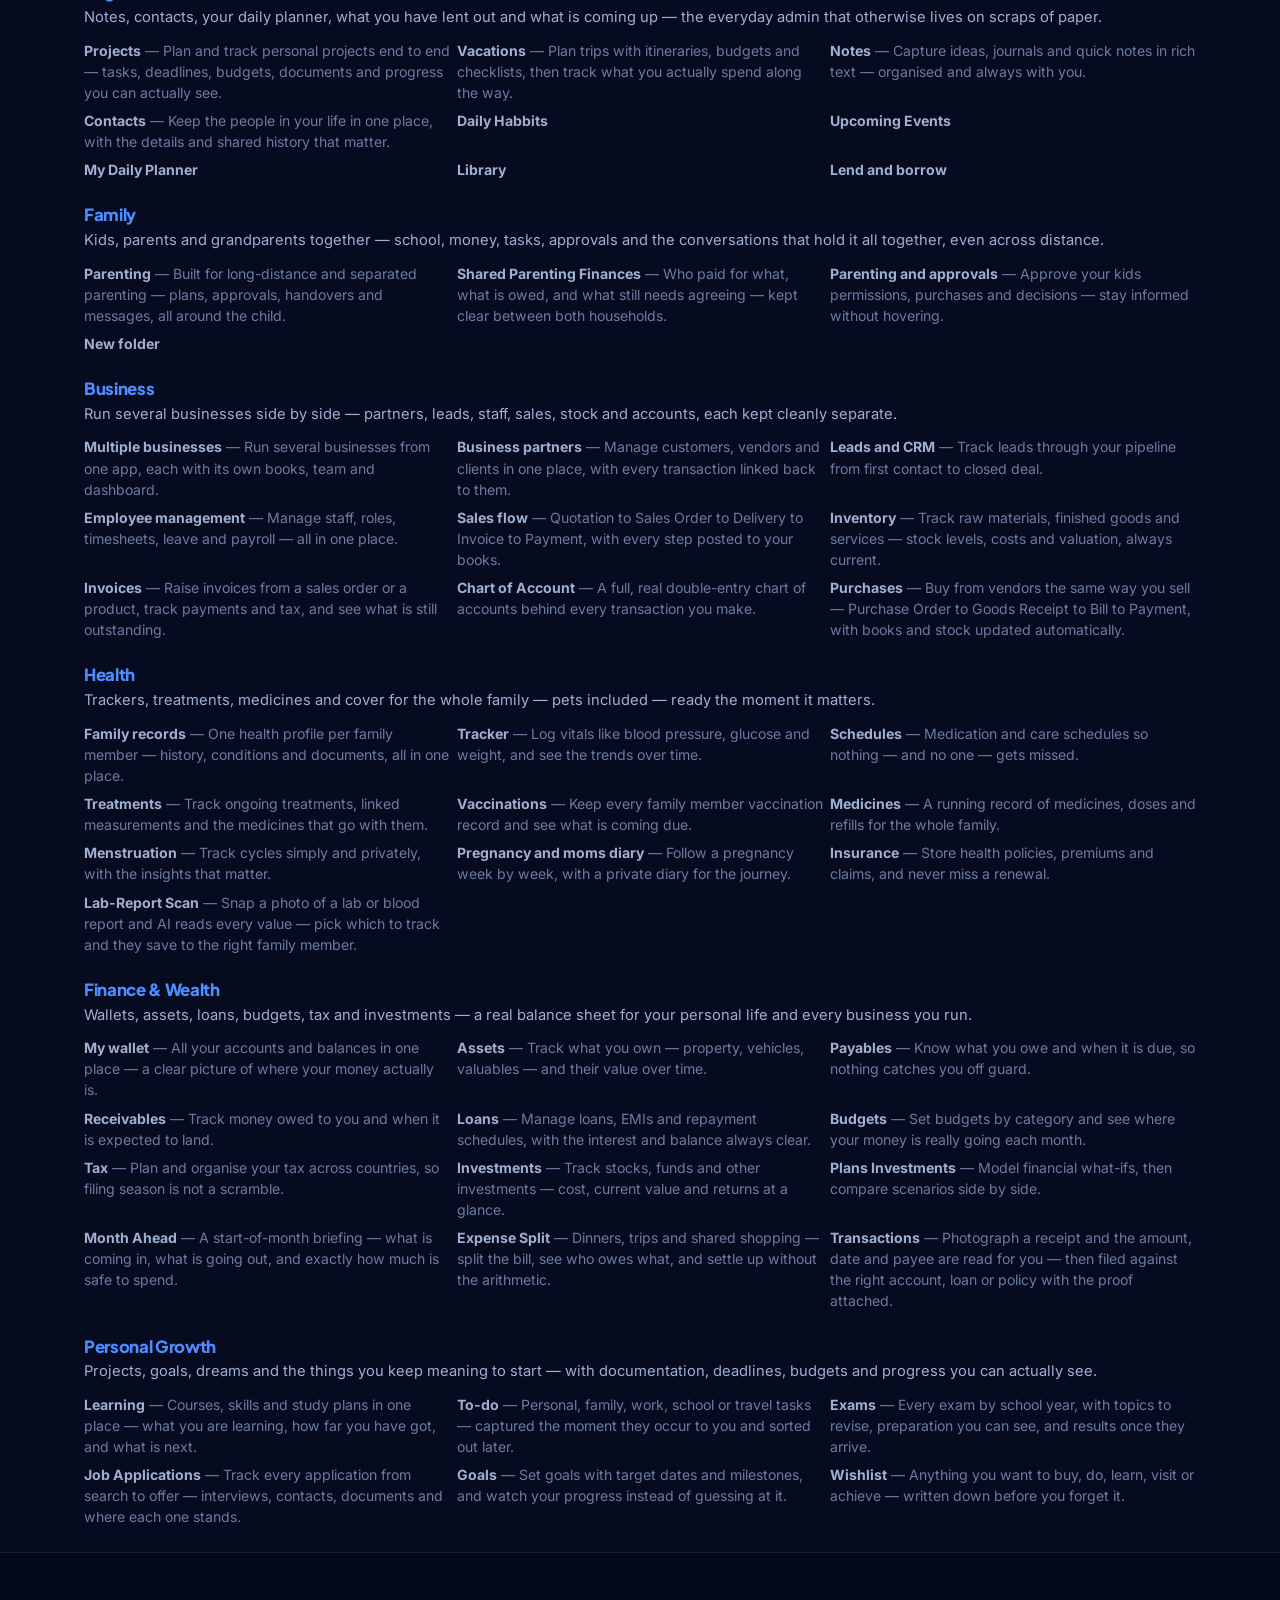
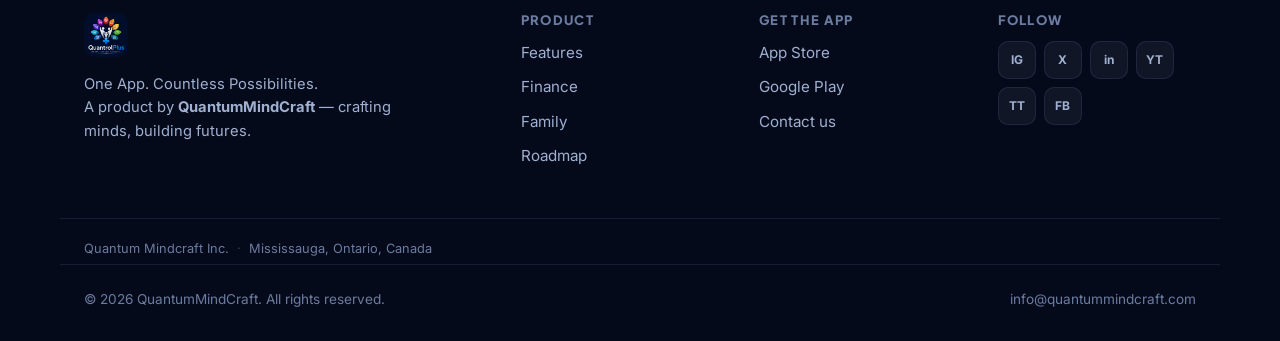
==== commit edb4e56a: "Drop the incorporation number from the footer The legal name and city are what verification services" ====
--- a/public/index.html
+++ b/public/index.html
@@ -356,8 +356,6 @@
     <div class="container footer-legal" itemscope itemtype="https://schema.org/Organization">
       <span itemprop="legalName">Quantum Mindcraft Inc.</span>
       <span class="sep" aria-hidden="true">·</span>
-      <span>Ontario Corporation No. 1000794107</span>
-      <span class="sep" aria-hidden="true">·</span>
       <span itemprop="address" itemscope itemtype="https://schema.org/PostalAddress">
         <span itemprop="addressLocality">Mississauga</span>,
         <span itemprop="addressRegion">Ontario</span>,
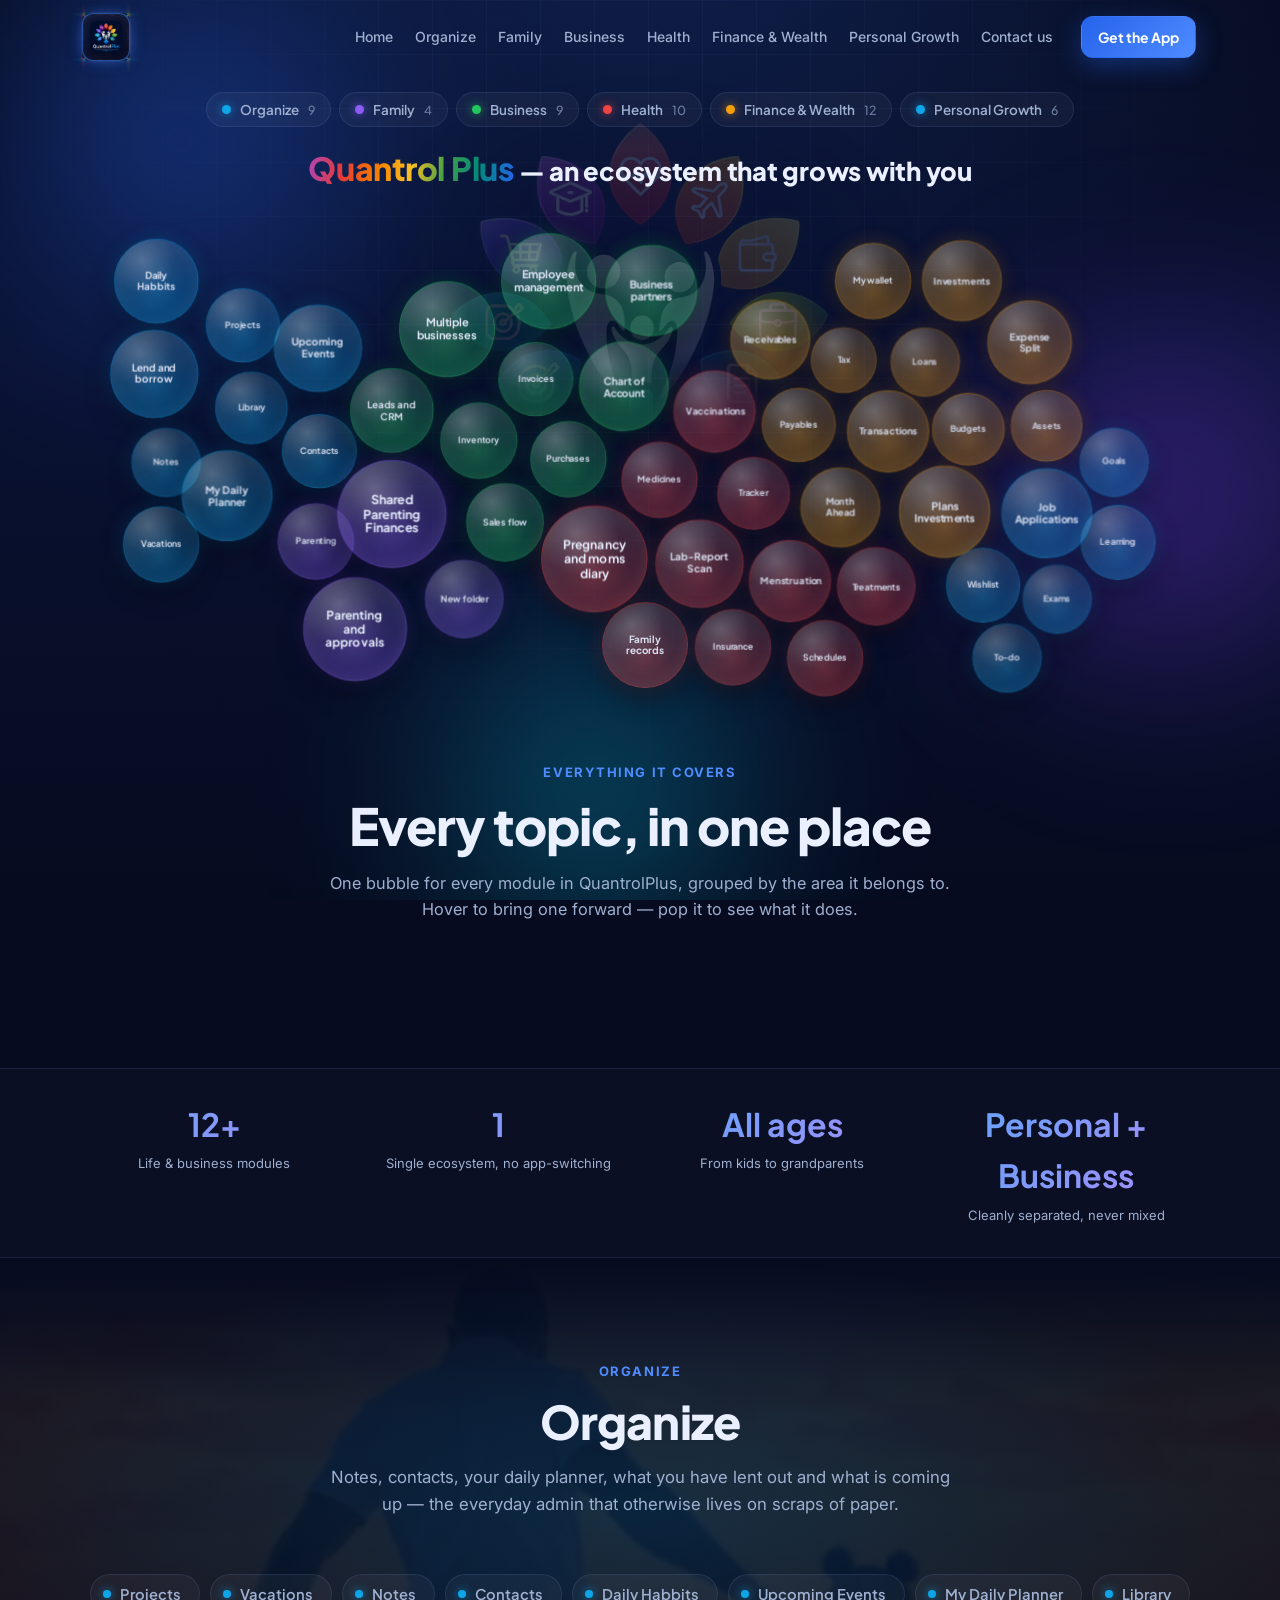
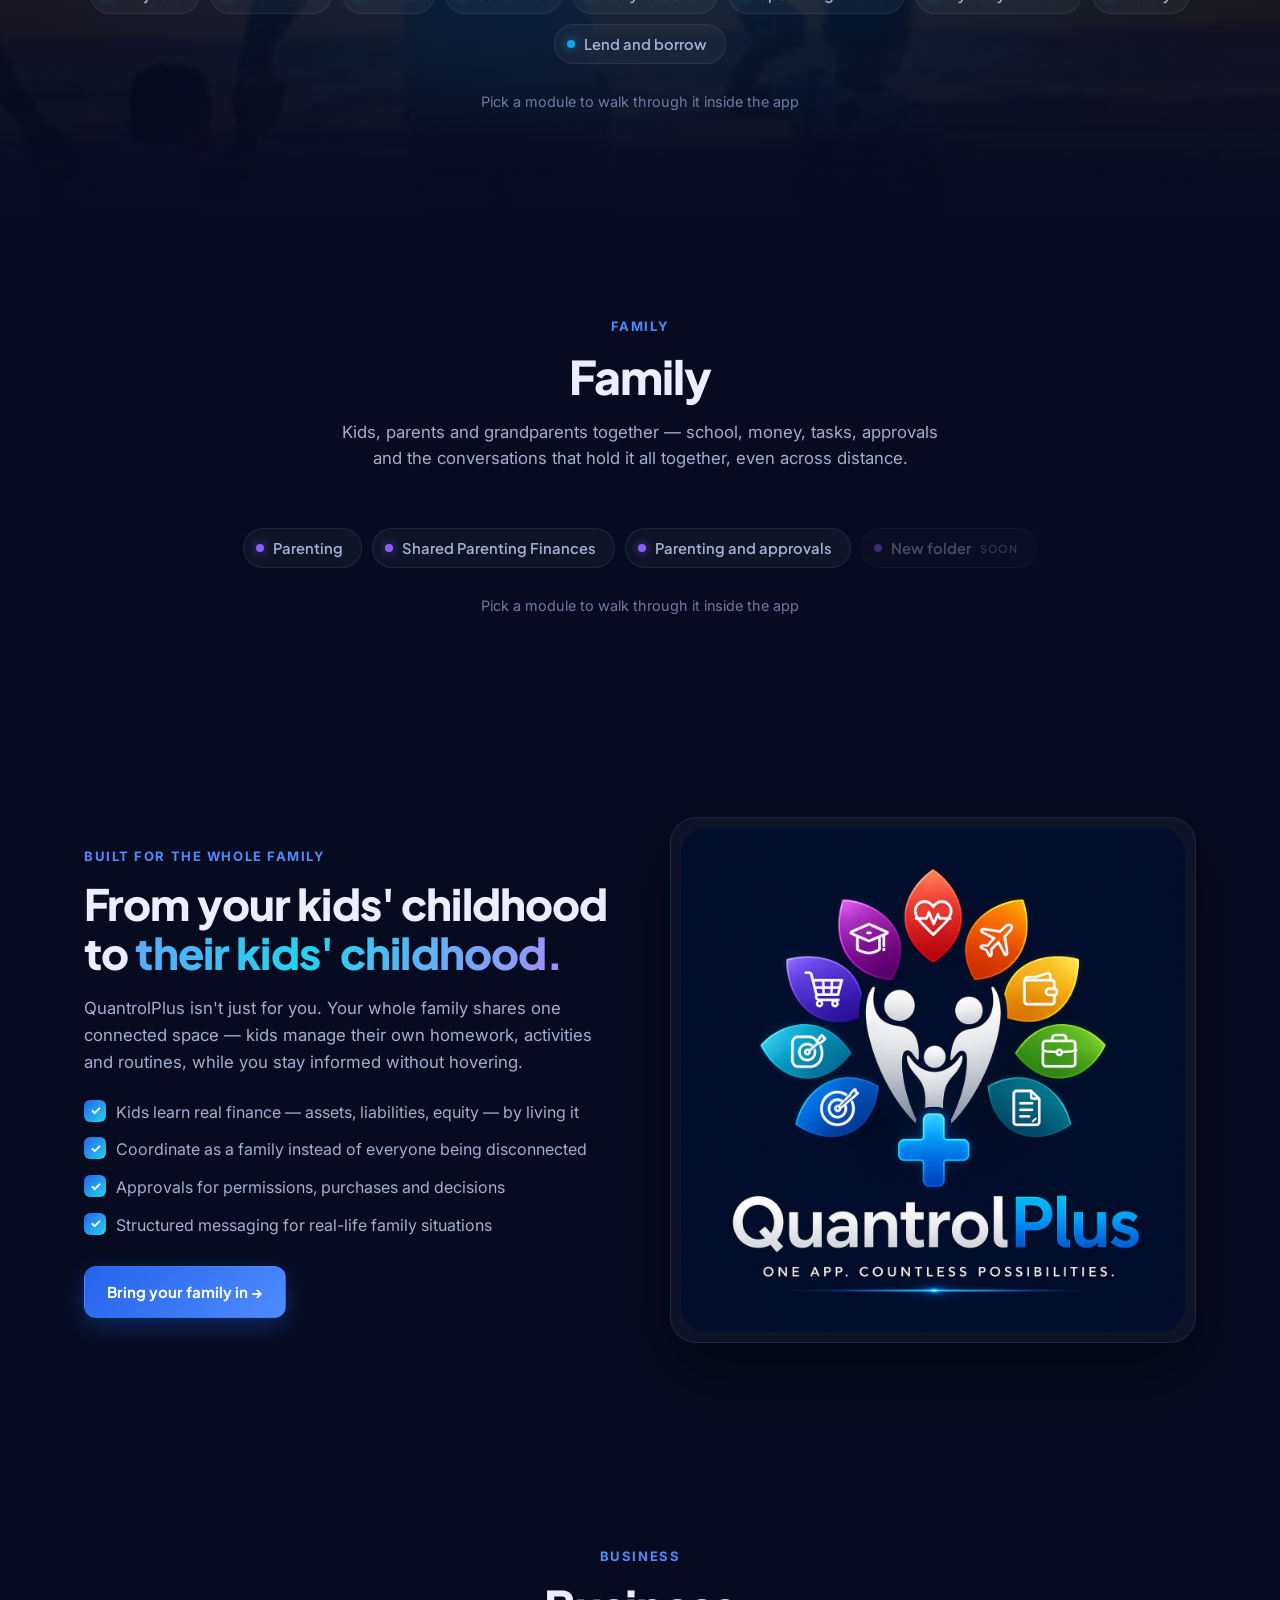
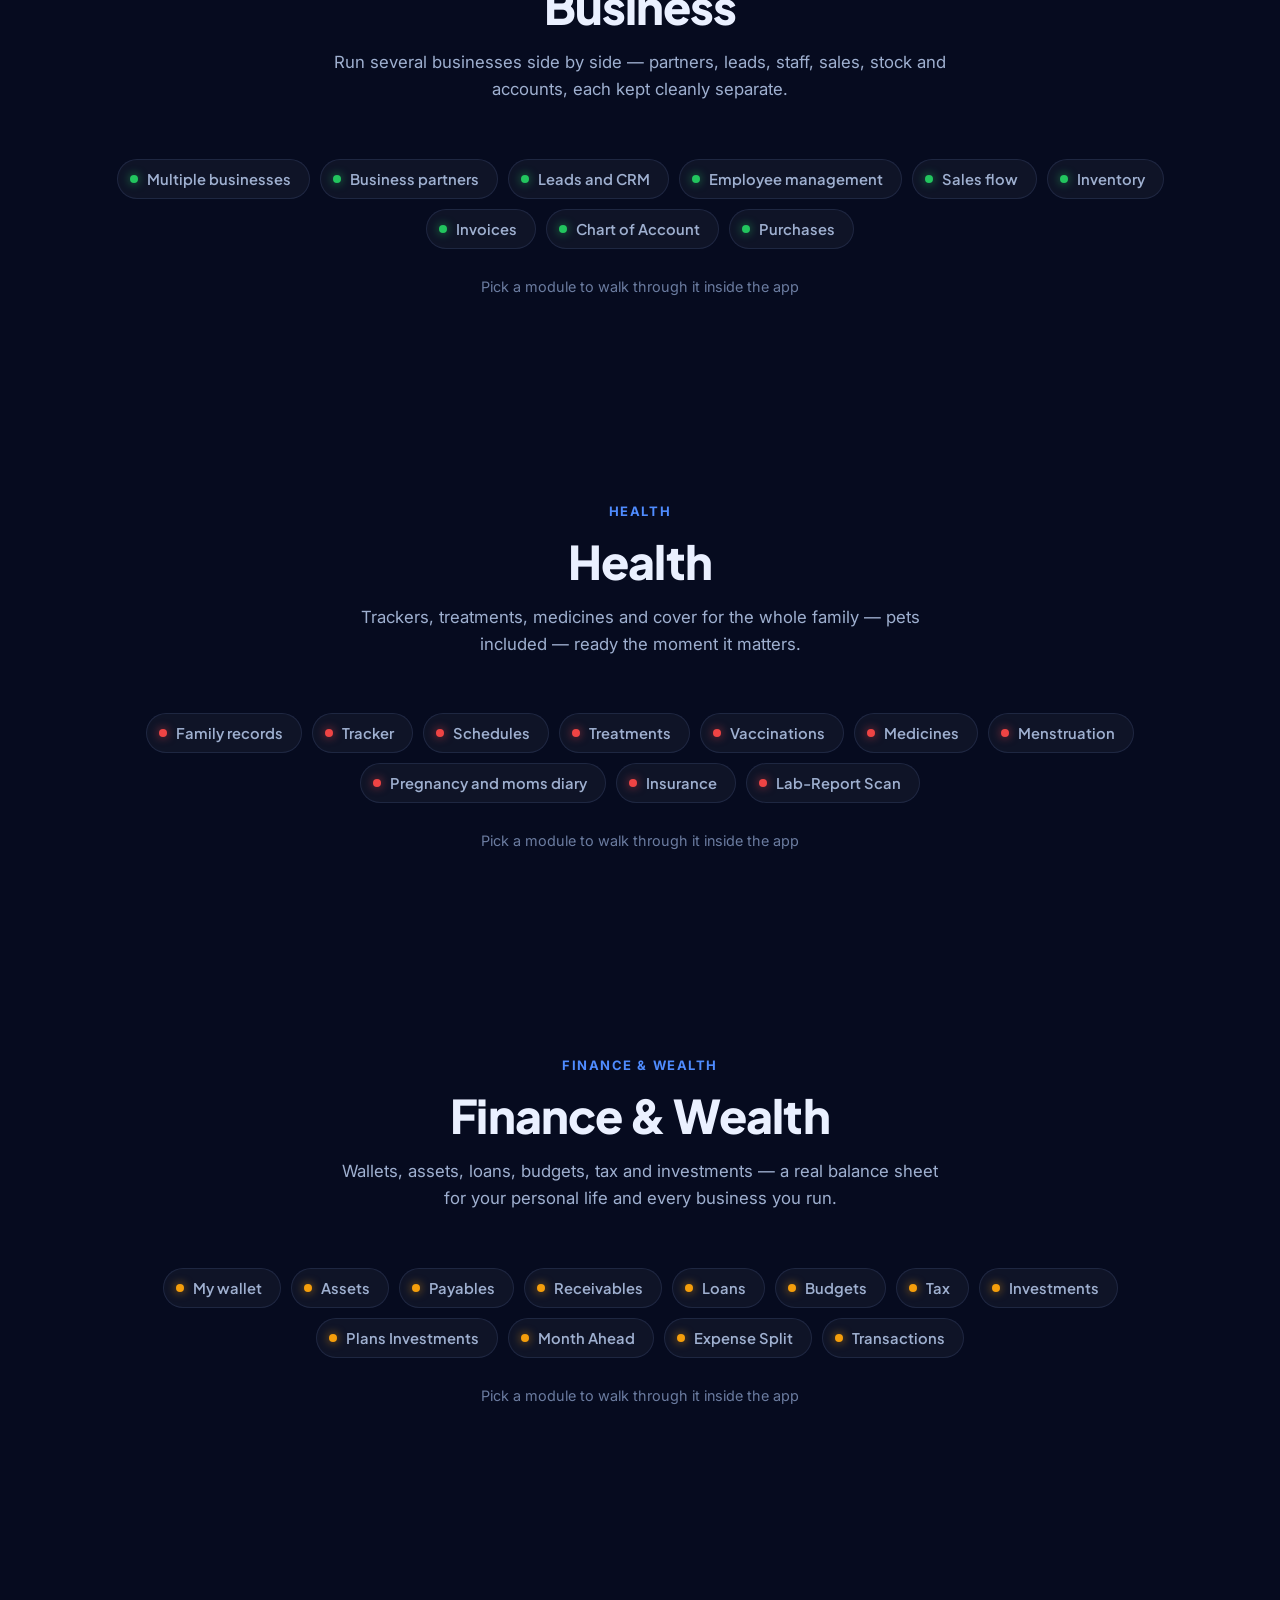
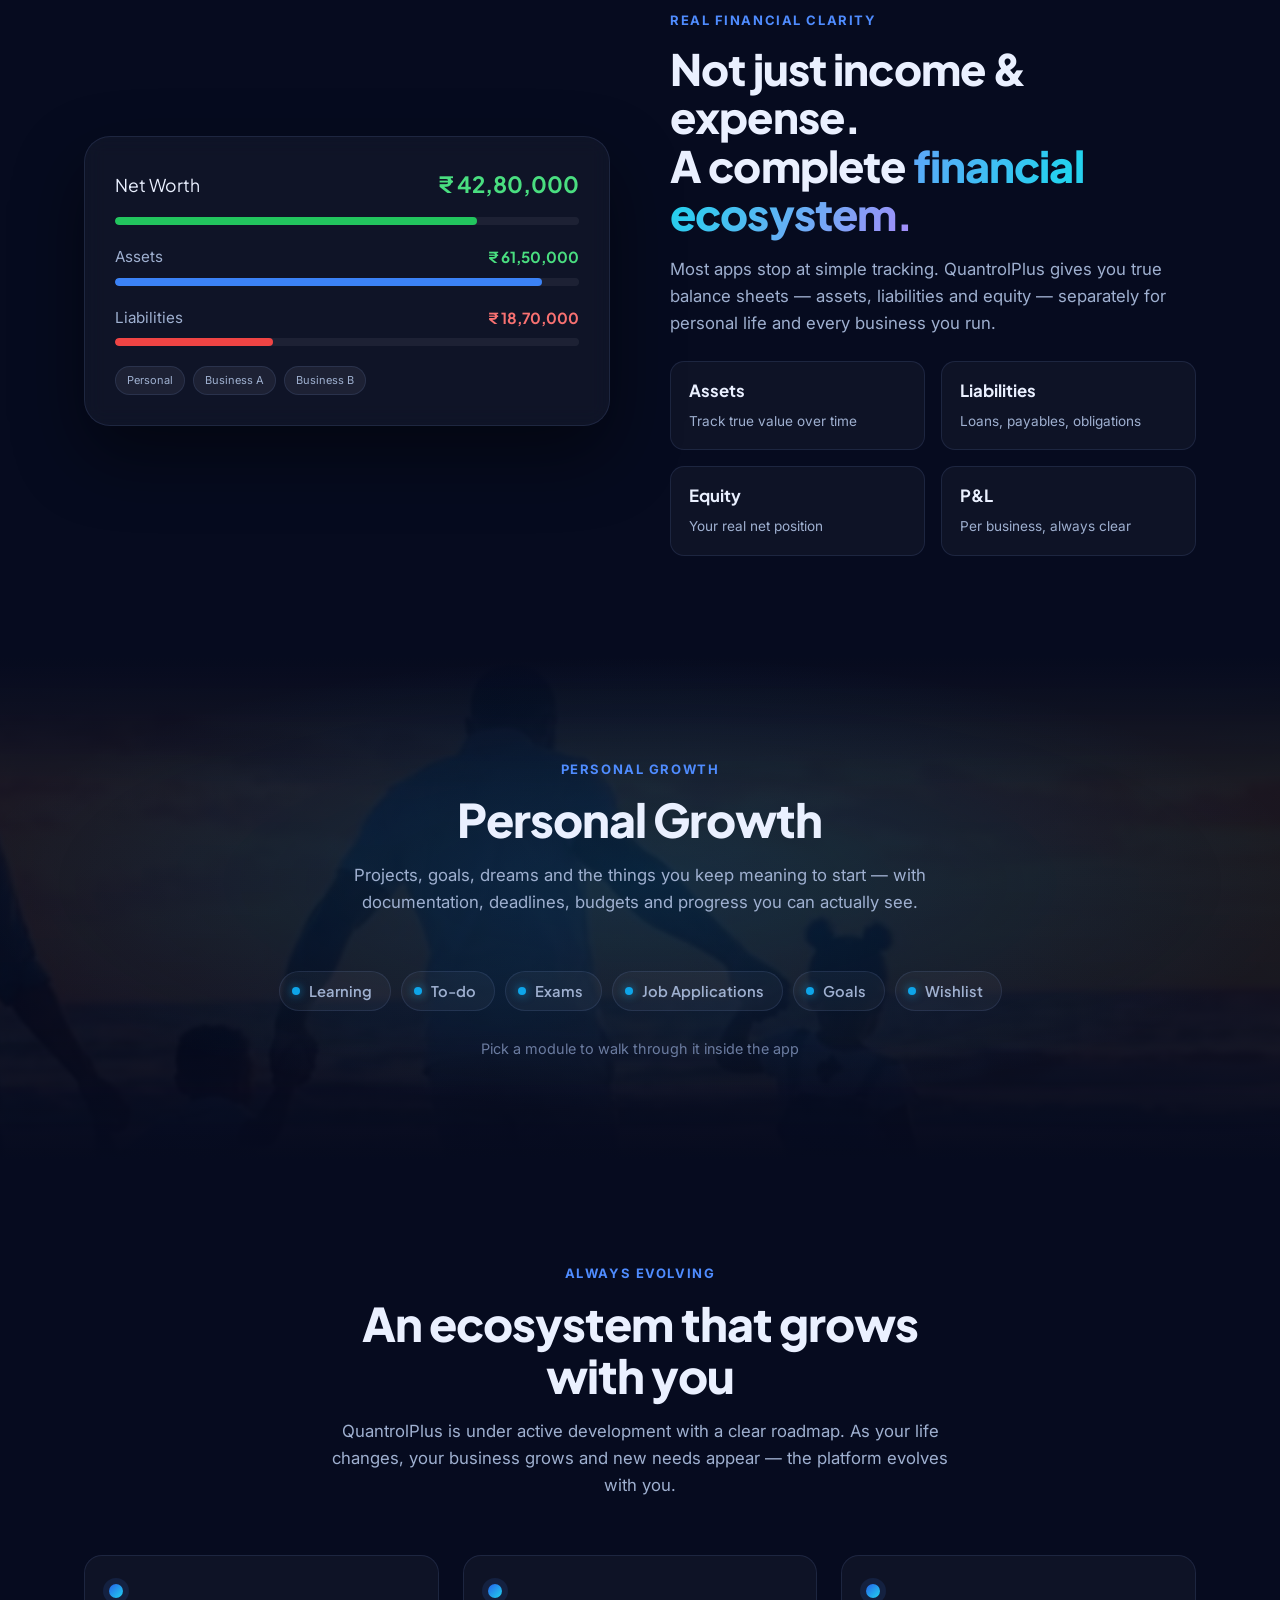
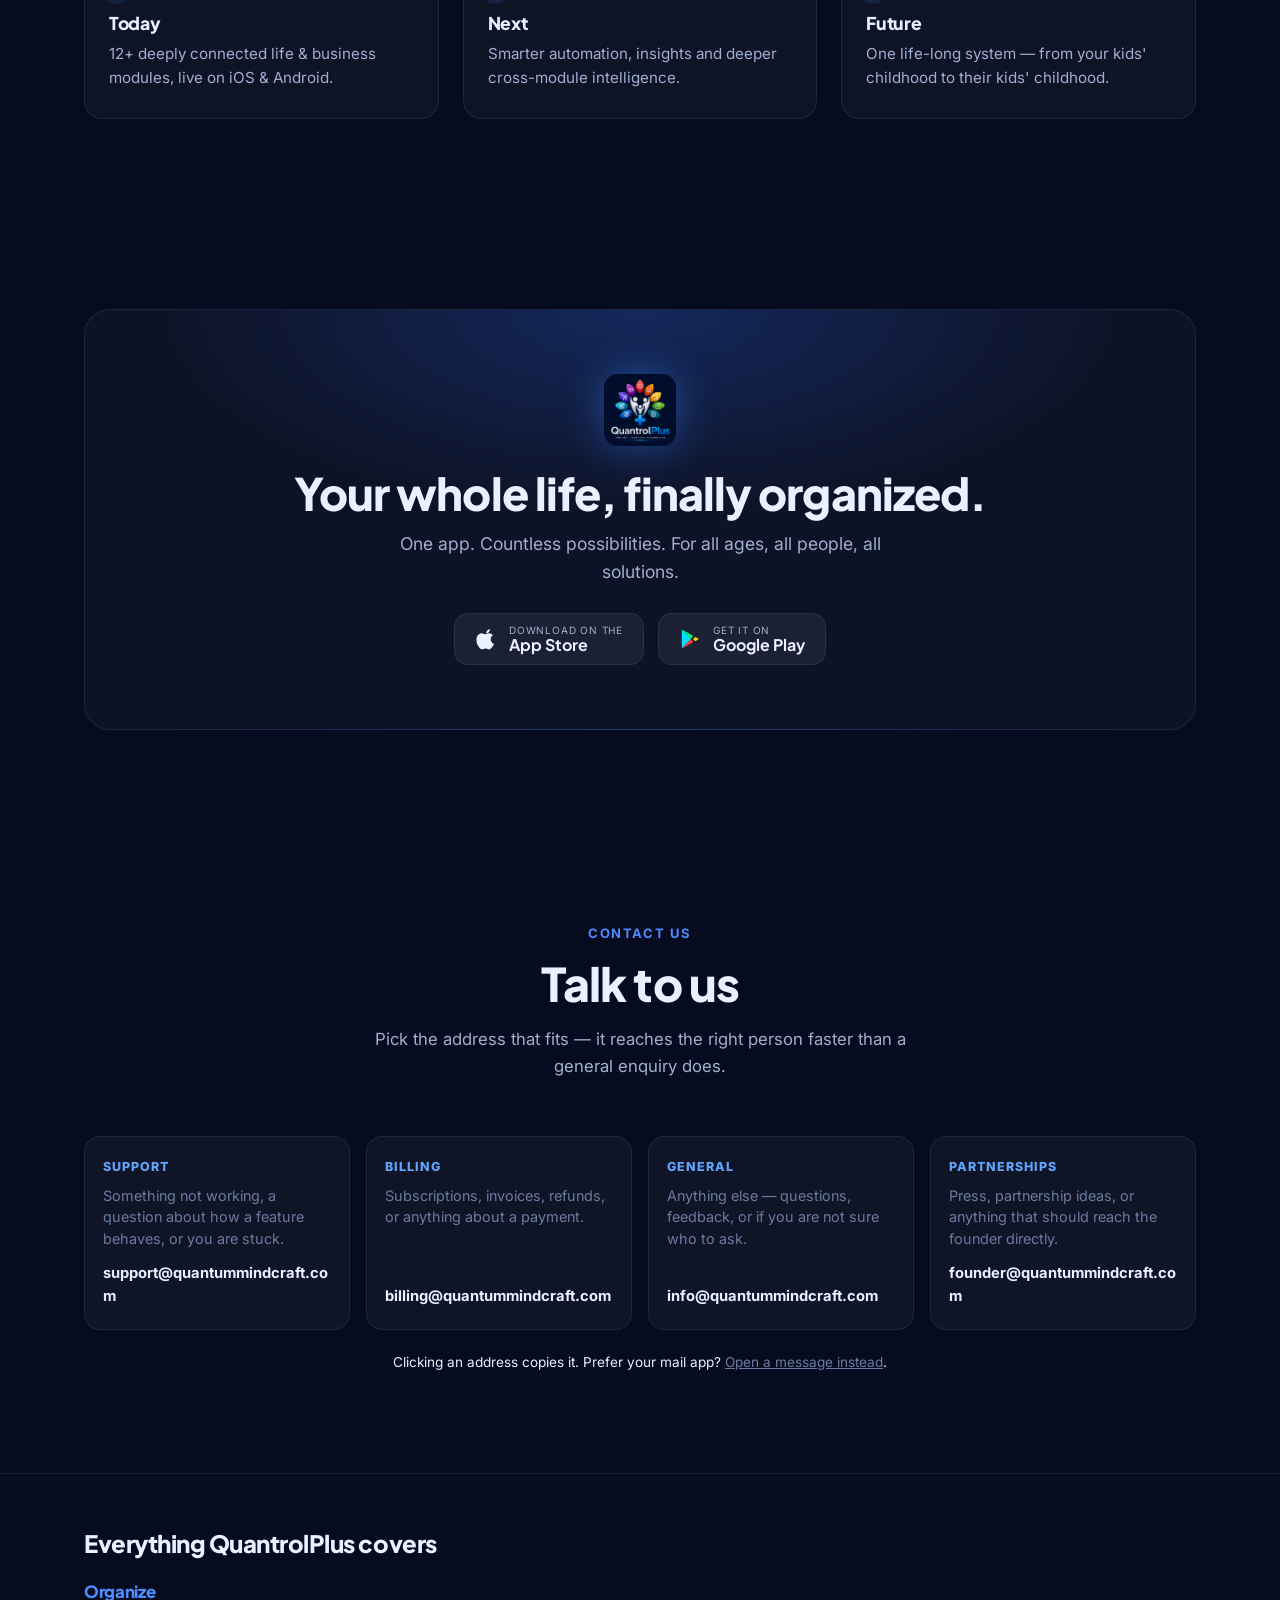
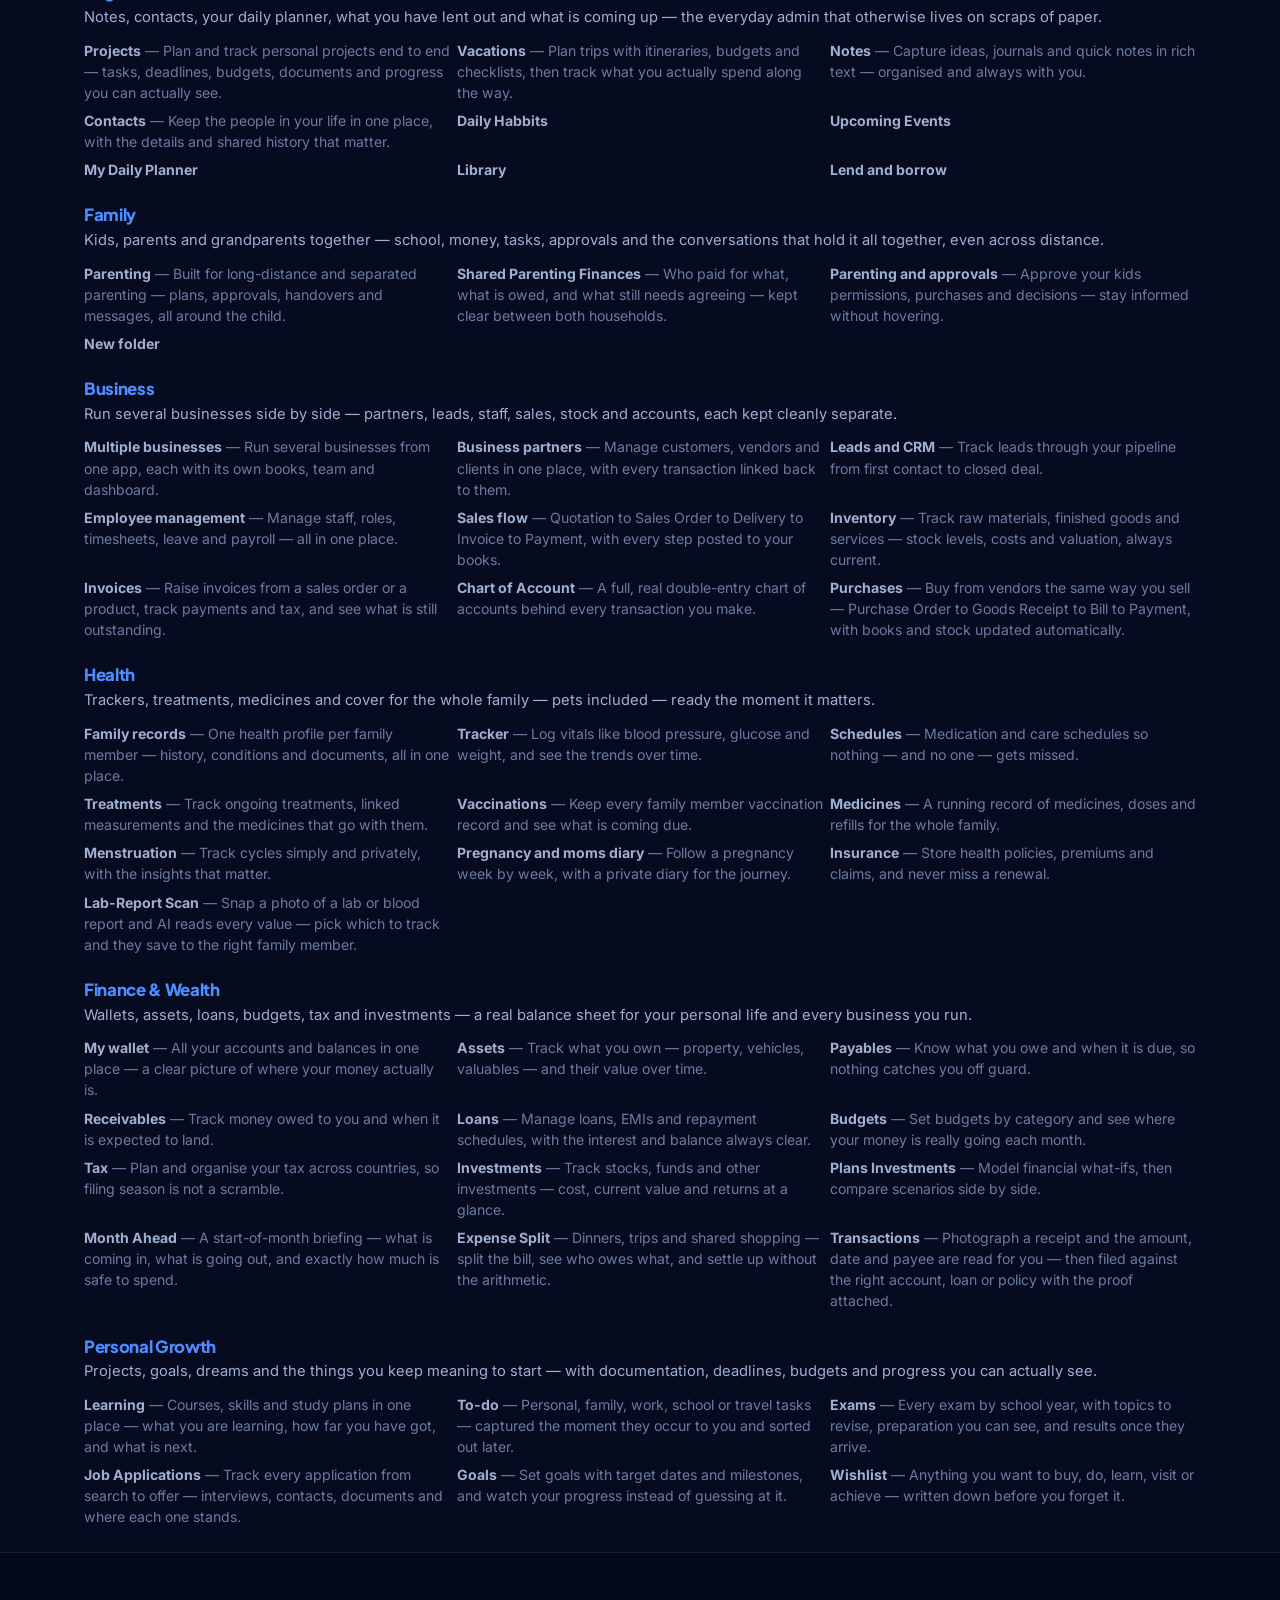
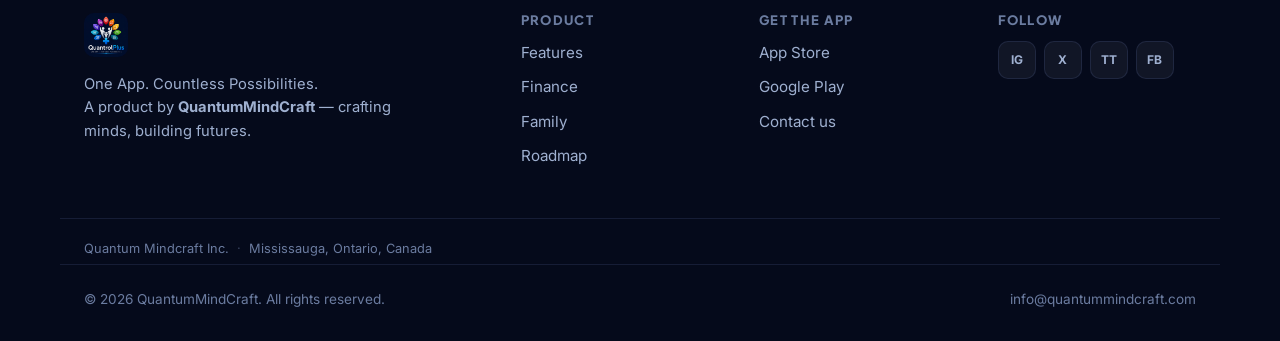
==== commit cddbeef7: "Point the social icons at the real accounts All six were href="#" — icons that looked like links and" ====
--- a/public/index.html
+++ b/public/index.html
@@ -59,8 +59,19 @@
         <a href="#top">Home</a>
         <a href="#contact" data-nav-tail>Contact us</a>
       </nav>
+      <!-- Points at /get rather than the #download section: the smart link
+           sends a phone straight to its own store, which is one tap instead of
+           three, and counts the click under "site-header" so this button's
+           worth is measurable rather than assumed.
+
+           Two labels, one button. "Get the App" needs the room a desktop has;
+           on a phone the same button has to share a 74px bar with the logo and
+           the menu, so it becomes "Install". Same link, same counter. -->
       <div class="nav-cta">
-        <a href="#download" class="btn btn-primary btn-sm">Get the App</a>
+        <a href="/get?c=site-header" class="btn btn-primary btn-sm nav-install">
+          <span class="cta-long">Get the App</span>
+          <span class="cta-short">Install</span>
+        </a>
       </div>
       <button class="nav-toggle" id="navToggle" aria-label="Toggle menu" aria-expanded="false">
         <span></span><span></span><span></span>
@@ -69,7 +80,10 @@
     <div class="mobile-menu" id="mobileMenu">
       <a href="#top">Home</a>
       <a href="#contact" data-nav-tail>Contact us</a>
-      <a href="#download" class="btn btn-primary">Get the App</a>
+      <!-- Its own campaign, so the menu and the always-visible header button
+           can be told apart. If nobody ever opens the menu to install, that is
+           worth knowing. -->
+      <a href="/get?c=site-menu" class="btn btn-primary">Get the App</a>
     </div>
   </header>
 
@@ -334,13 +348,21 @@
       </div>
       <div class="footer-col">
         <h5>Follow</h5>
+        <!-- Real accounts only. These were all href="#" — six icons that
+             looked like links and went nowhere, on the page that ranks first
+             for the company name. Someone who read the site, liked it and
+             tapped one got nothing, which is worse than not offering the icon.
+             YouTube and LinkedIn are omitted rather than left dead; add them
+             back when there is something to point at. -->
         <div class="socials">
-          <a href="#" aria-label="Instagram">IG</a>
-          <a href="#" aria-label="X">X</a>
-          <a href="#" aria-label="LinkedIn">in</a>
-          <a href="#" aria-label="YouTube">YT</a>
-          <a href="#" aria-label="TikTok">TT</a>
-          <a href="#" aria-label="Facebook">FB</a>
+          <a href="https://www.instagram.com/quantrolplusofficial/"
+             target="_blank" rel="noopener noreferrer" aria-label="Instagram">IG</a>
+          <a href="https://x.com/qmcsolutions"
+             target="_blank" rel="noopener noreferrer" aria-label="X">X</a>
+          <a href="https://www.tiktok.com/@quantrolplus"
+             target="_blank" rel="noopener noreferrer" aria-label="TikTok">TT</a>
+          <a href="https://www.facebook.com/profile.php?id=61594300986540"
+             target="_blank" rel="noopener noreferrer" aria-label="Facebook">FB</a>
         </div>
       </div>
     </div>
--- a/public/styles.css
+++ b/public/styles.css
@@ -62,6 +62,9 @@
 .nav-links a { color: var(--text-dim); font-size: 14px; white-space: nowrap; font-weight: 500; transition: color .2s; }
 .nav-links a:hover { color: var(--text); }
 .nav-cta { margin-left: 8px; }
+/* Desktop shows the full label; the short one only appears on a phone. */
+.cta-short { display: none; }
+.cta-long  { display: inline; }
 .nav-toggle { display: none; flex-direction: column; gap: 5px; background: none; border: 0; cursor: pointer; padding: 8px; }
 .nav-toggle span { width: 24px; height: 2px; background: var(--text); border-radius: 2px; transition: .3s; }
 .nav-toggle.open span:nth-child(1) { transform: translateY(7px) rotate(45deg); }
@@ -642,7 +645,15 @@
   .topic-swipe { display: block; }
 }
 @media (max-width: 1080px) {
-  .nav-links, .nav-cta { display: none; }
+  /* The nav LINKS collapse into the menu; the install button does not.
+     It used to be hidden with them, which left a phone visitor — the one most
+     able to install right now — with no way to do it without opening a menu
+     first. It is the only thing in the header worth a tap, so it stays. */
+  .nav-links { display: none; }
+  .nav-cta { margin-left: auto; margin-right: 4px; }
+  .nav-install { padding: 9px 16px; font-size: 13px; }
+  .cta-long  { display: none; }
+  .cta-short { display: inline; }
   .nav-toggle { display: flex; }
   .feature-grid { grid-template-columns: repeat(2, 1fr); }
   .split { grid-template-columns: 1fr; gap: 40px; }
